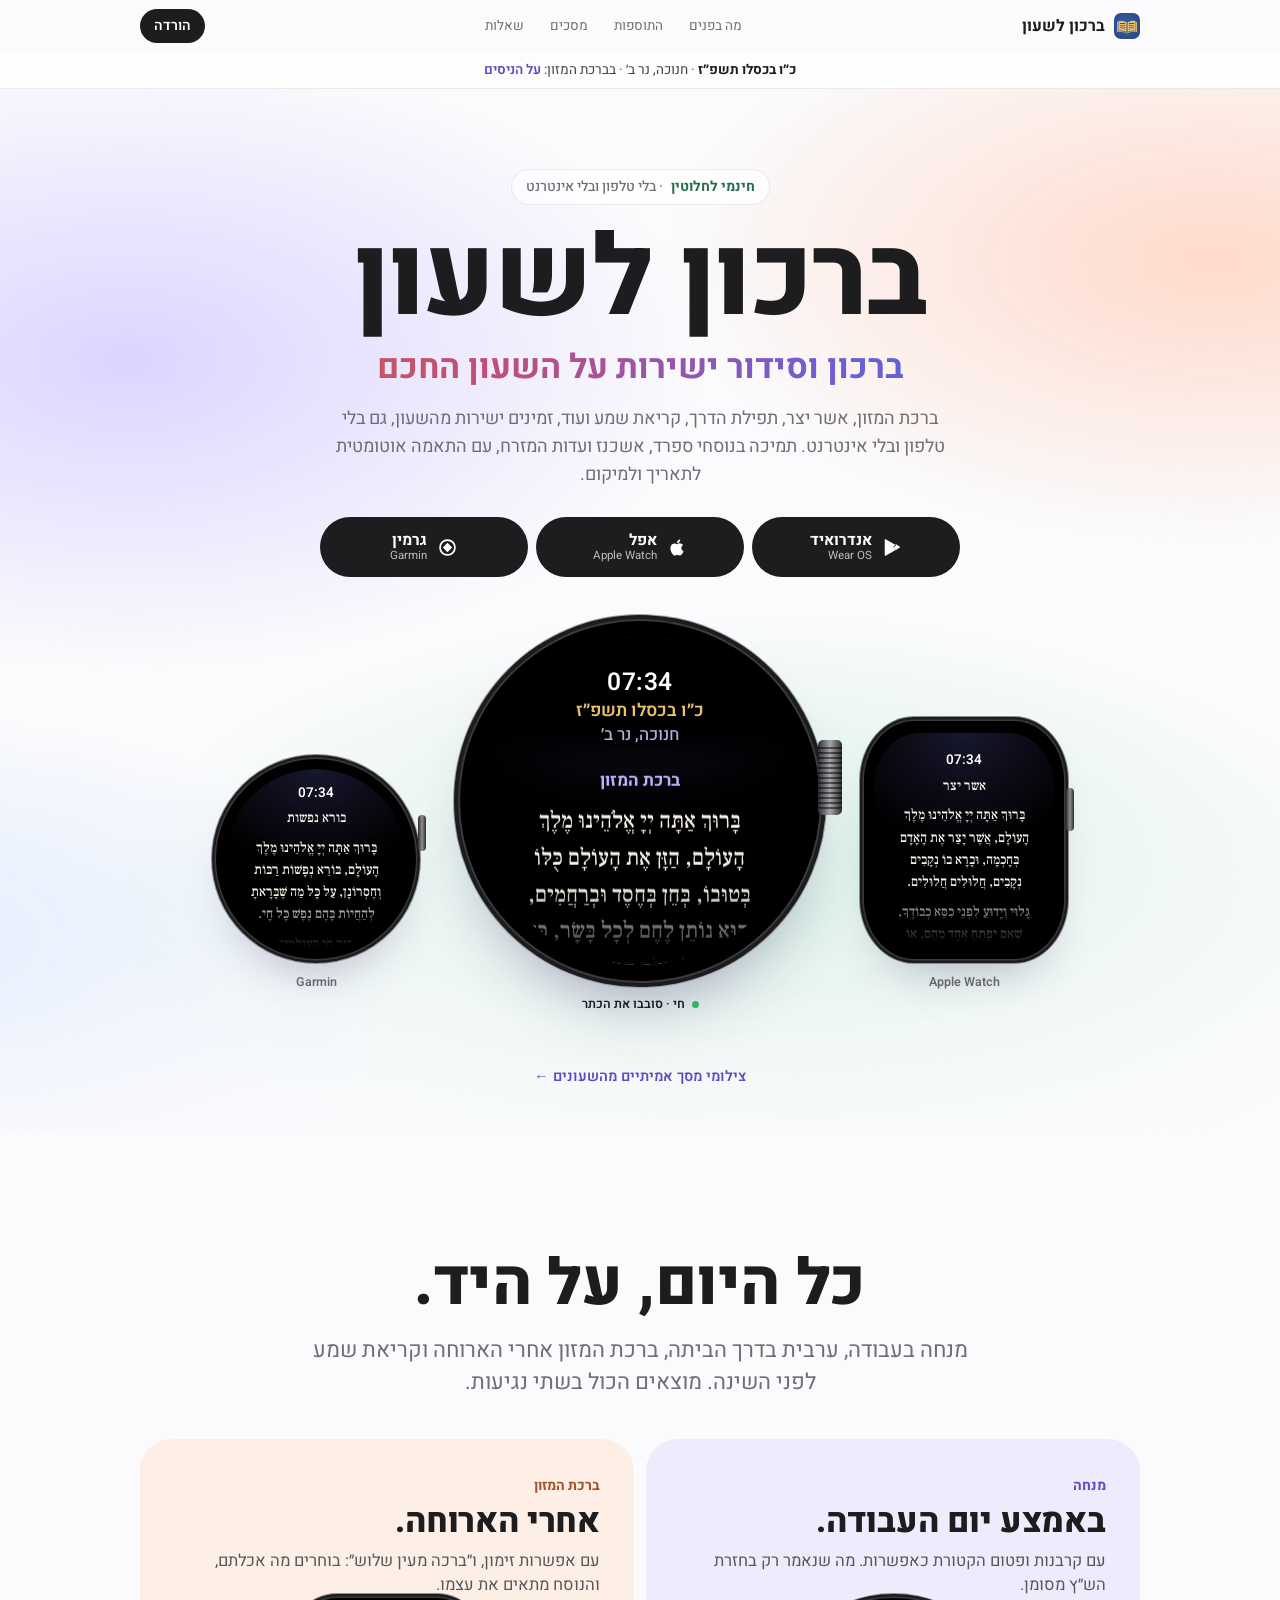
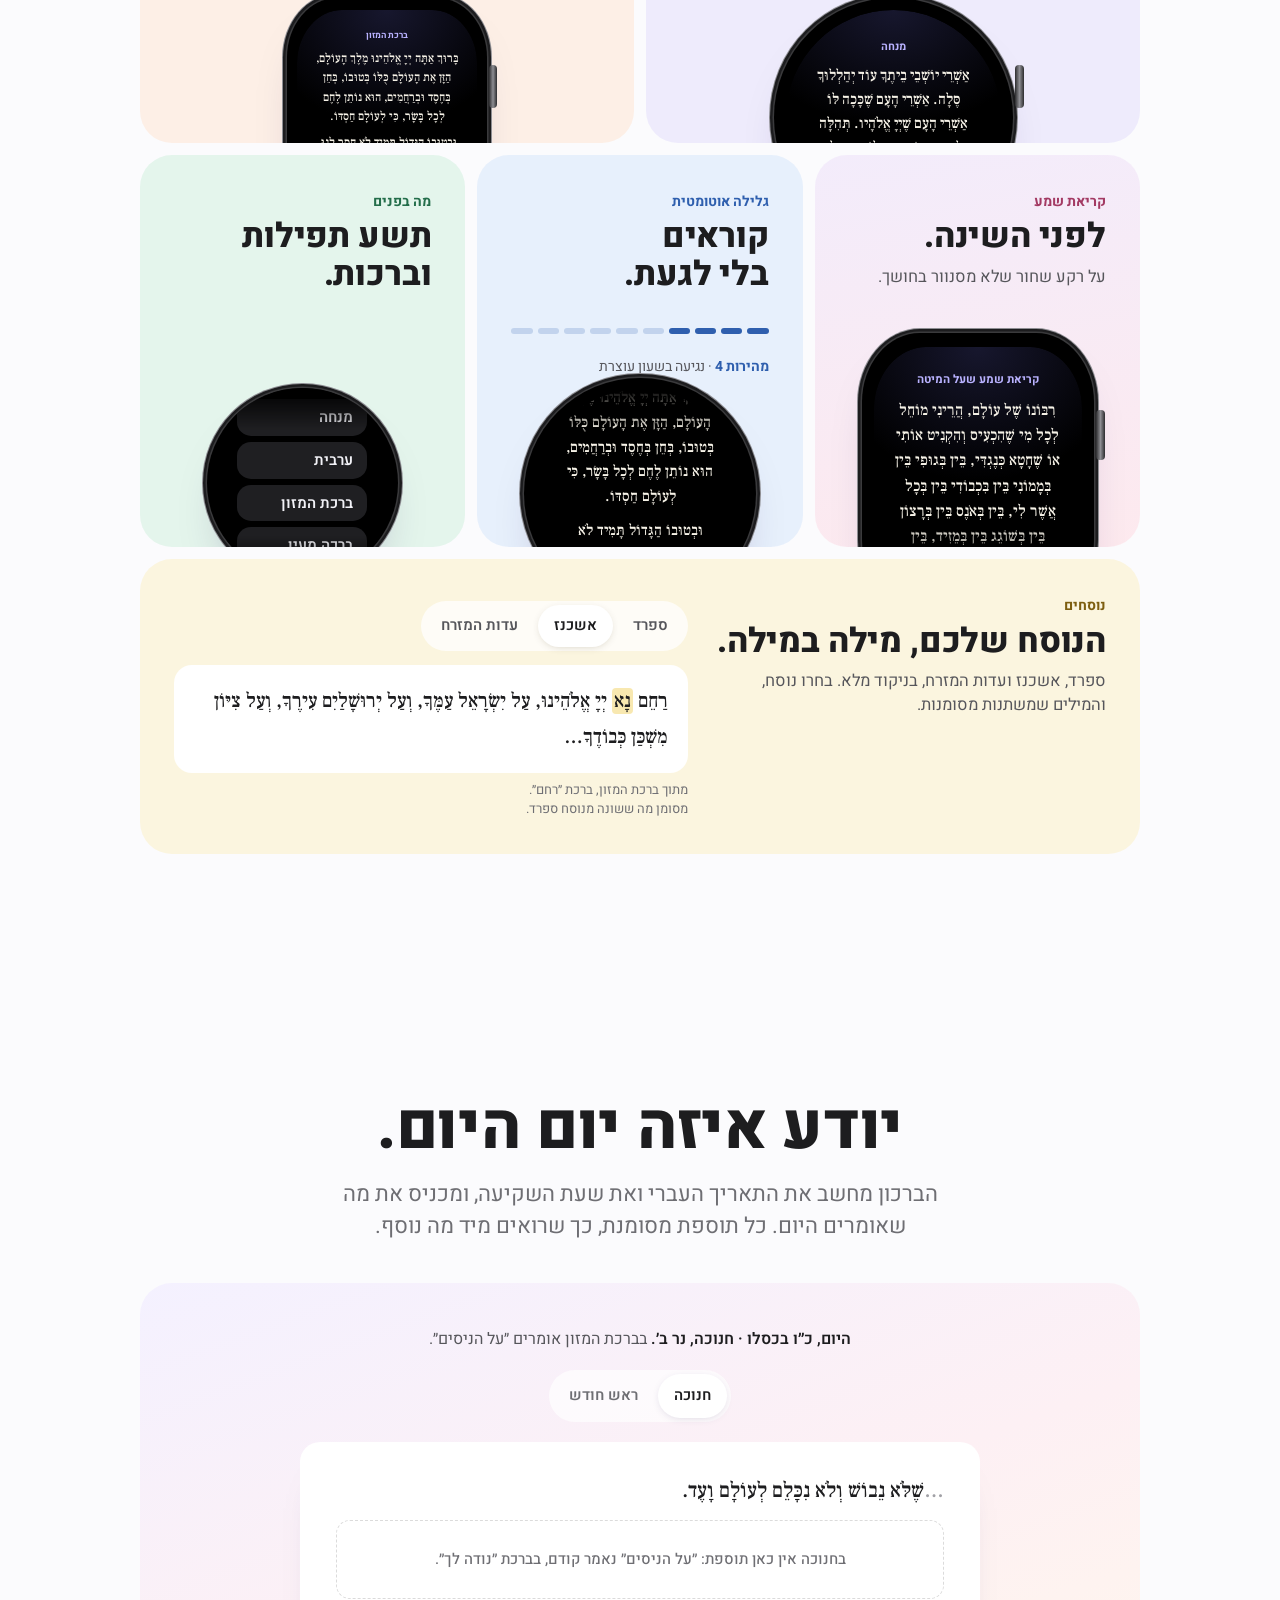
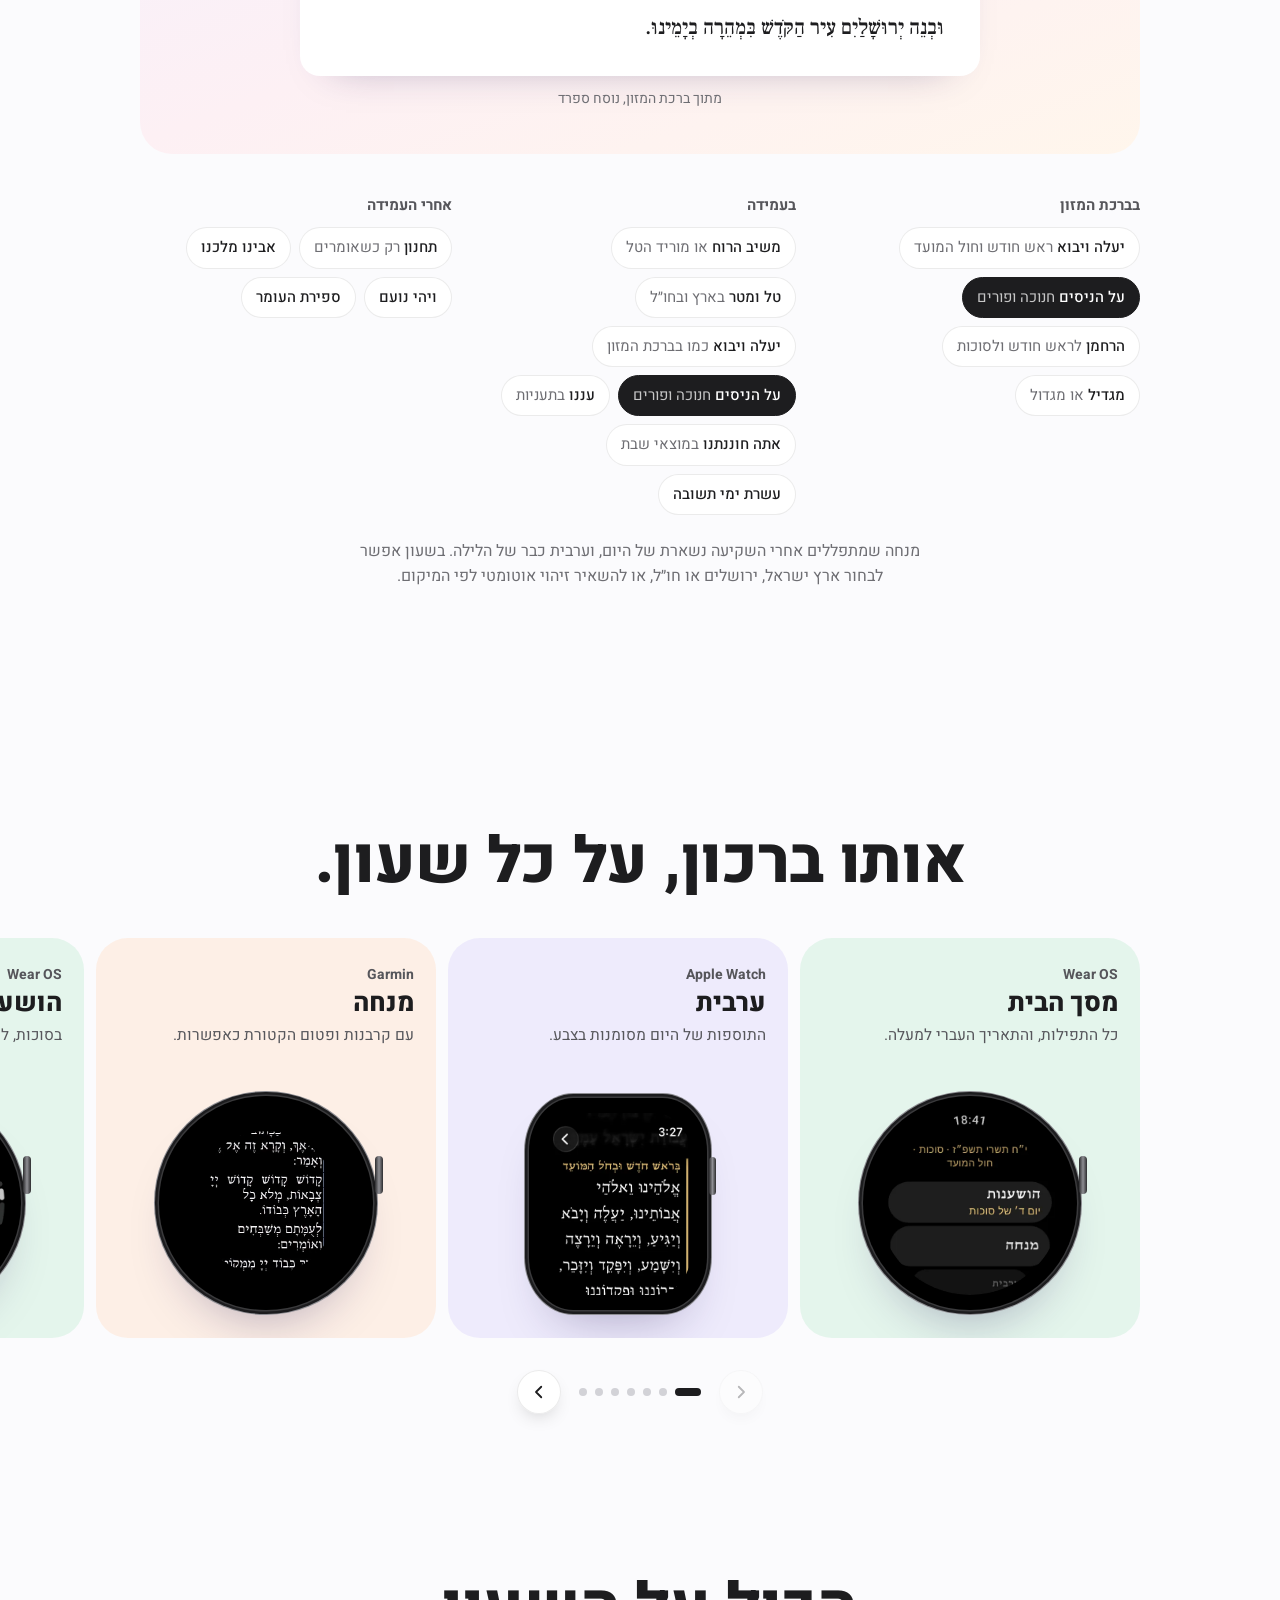
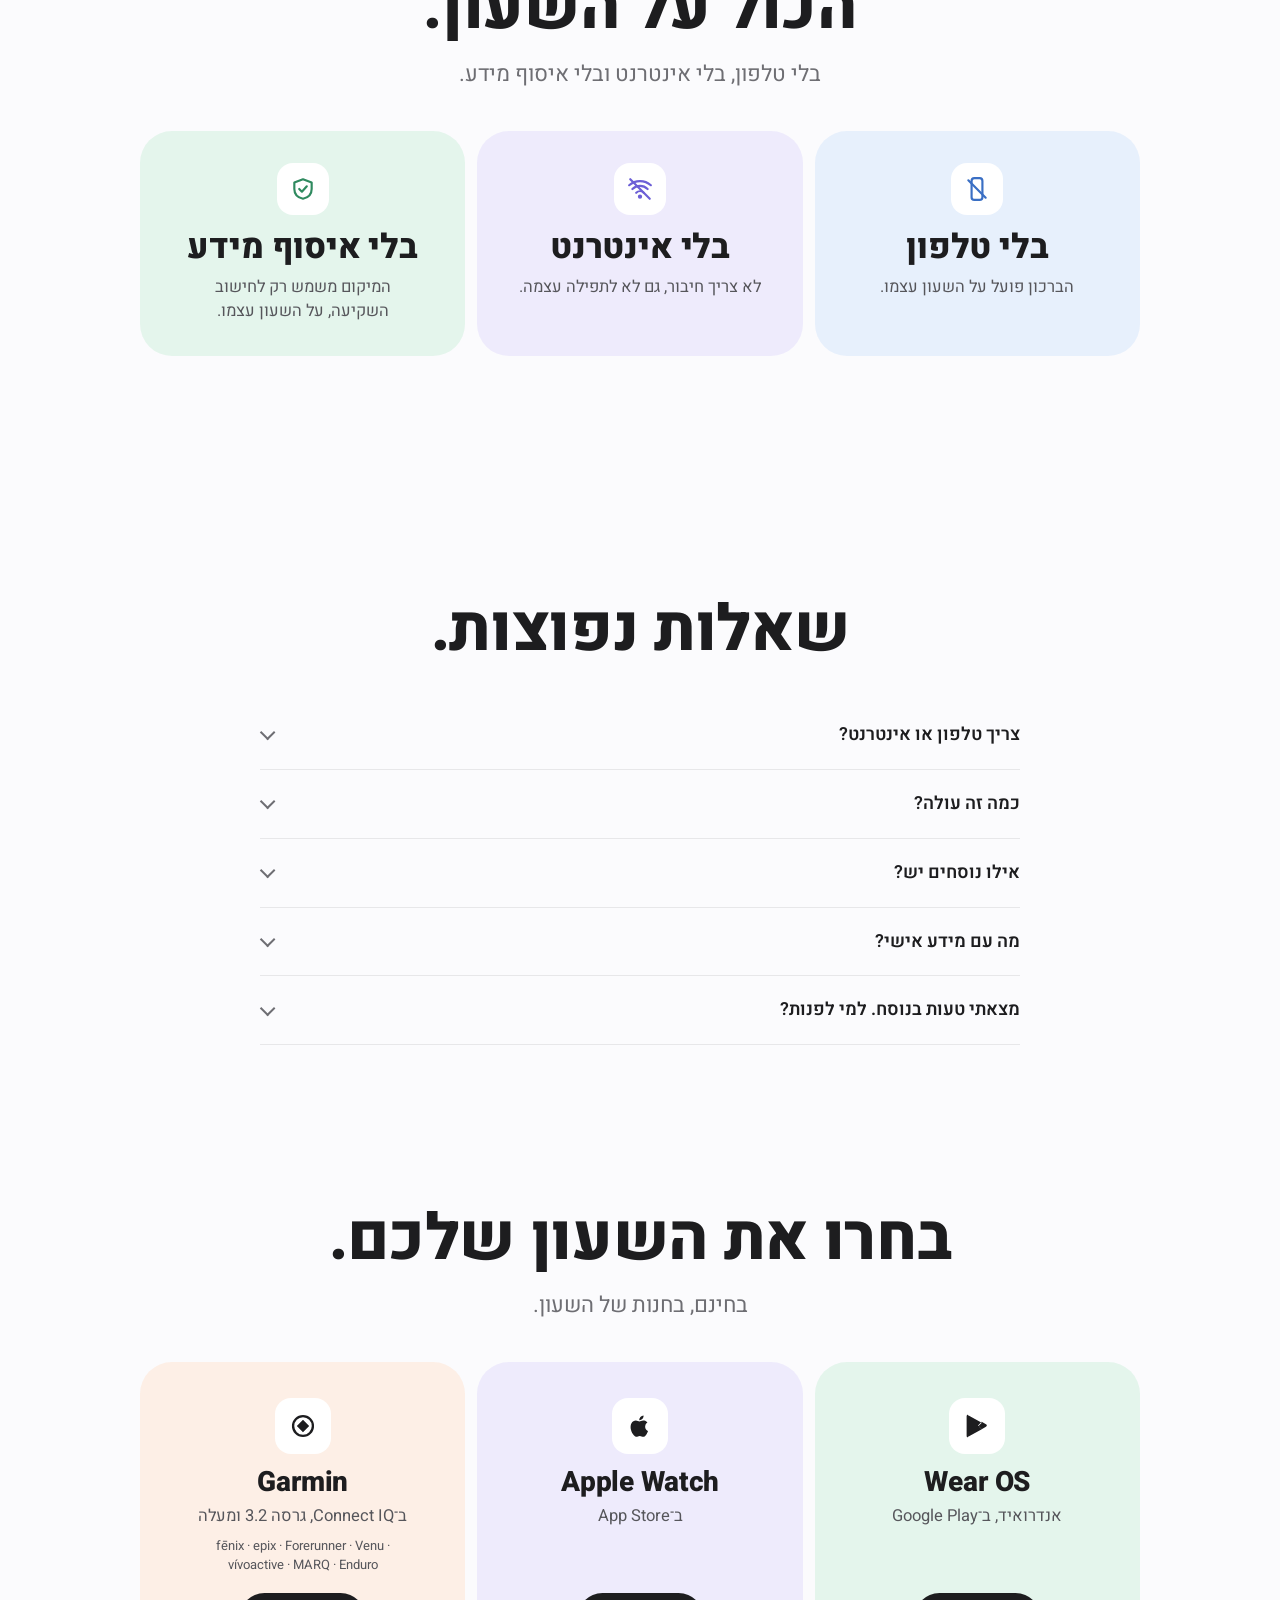
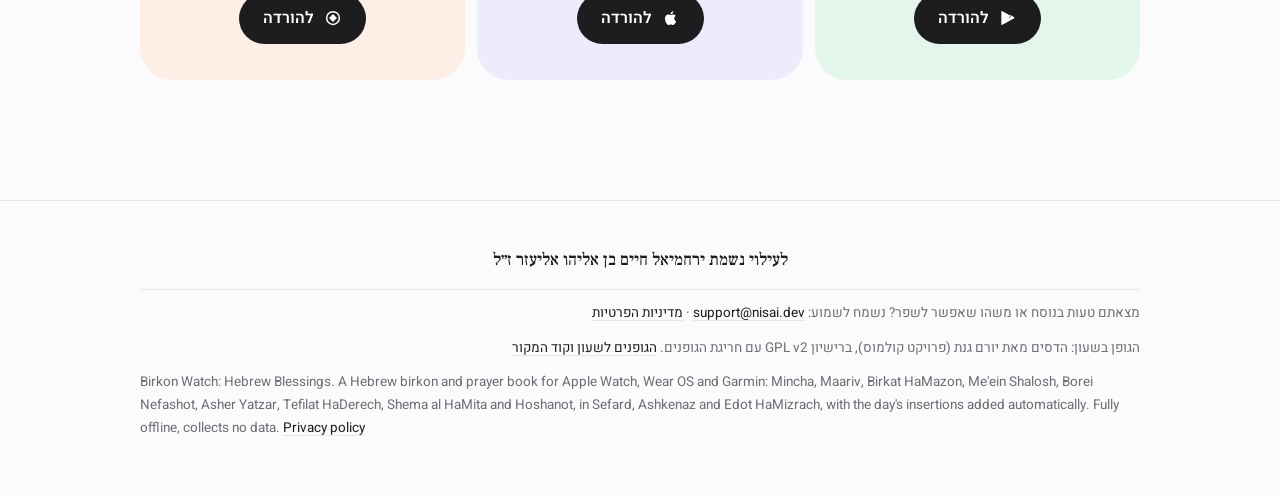
==== index.html @ e1693798 "Landing page: the three hero watches share the live time, the crown turns as the page scrolls, bigge" ====
<!doctype html>
<html lang="he" dir="rtl">
<head>
<meta charset="utf-8">
<meta name="viewport" content="width=device-width, initial-scale=1, viewport-fit=cover">
<title>ברכון לשעון</title>
<meta name="description" content="ברכון וסידור ישירות על השעון החכם: ברכת המזון, אשר יצר, תפילת הדרך, קריאת שמע ועוד, גם בלי טלפון ובלי אינטרנט. נוסחי ספרד, אשכנז ועדות המזרח. חינמי לחלוטין, ל־Apple Watch, Wear OS ו־Garmin.">
<meta property="og:title" content="ברכון לשעון">
<meta property="og:description" content="ברכון וסידור ישירות על השעון החכם. Apple Watch, Wear OS ו־Garmin.">
<meta property="og:type" content="website">
<meta property="og:locale" content="he_IL">
<meta property="og:url" content="https://noam13-w.github.io/birkon/">
<meta name="twitter:card" content="summary_large_image">
<link rel="canonical" href="https://noam13-w.github.io/birkon/">
<meta property="og:image" content="https://noam13-w.github.io/birkon/assets/og.jpg">
<meta property="og:image:width" content="1200">
<meta property="og:image:height" content="630">
<meta property="og:image:alt" content="ברכון לשעון: ברכון וסידור ישירות על השעון החכם">
<meta name="theme-color" content="#fbfbfd" id="themecolor">
<link rel="icon" href="assets/icon-96.png">
<link rel="apple-touch-icon" href="assets/icon.png">
<link rel="preload" href="assets/fonts/heebo-hebrew.woff2" as="font" type="font/woff2" crossorigin>
<link rel="preload" href="assets/fonts/frankruhl-hebrew.woff2" as="font" type="font/woff2" crossorigin>
<style>
@font-face { font-family: 'Frank Ruhl Libre'; font-style: normal; font-weight: 300 900; font-display: swap; src: url(assets/fonts/frankruhl-hebrew.woff2) format('woff2'); unicode-range: U+0307-0308, U+0590-05FF, U+200C-2010, U+20AA, U+25CC, U+FB1D-FB4F; }
@font-face { font-family: 'Frank Ruhl Libre'; font-style: normal; font-weight: 300 900; font-display: swap; src: url(assets/fonts/frankruhl-latin-ext.woff2) format('woff2'); unicode-range: U+0100-02BA, U+02BD-02C5, U+02C7-02CC, U+02CE-02D7, U+02DD-02FF, U+0304, U+0308, U+0329, U+1D00-1DBF, U+1E00-1E9F, U+1EF2-1EFF, U+2020, U+20A0-20AB, U+20AD-20C0, U+2113, U+2C60-2C7F, U+A720-A7FF; }
@font-face { font-family: 'Frank Ruhl Libre'; font-style: normal; font-weight: 300 900; font-display: swap; src: url(assets/fonts/frankruhl-latin.woff2) format('woff2'); unicode-range: U+0000-00FF, U+0131, U+0152-0153, U+02BB-02BC, U+02C6, U+02DA, U+02DC, U+0304, U+0308, U+0329, U+2000-206F, U+20AC, U+2122, U+2191, U+2193, U+2212, U+2215, U+FEFF, U+FFFD; }
@font-face { font-family: 'Heebo'; font-style: normal; font-weight: 400 800; font-display: swap; src: url(assets/fonts/heebo-hebrew.woff2) format('woff2'); unicode-range: U+0307-0308, U+0590-05FF, U+200C-2010, U+20AA, U+25CC, U+FB1D-FB4F; }
@font-face { font-family: 'Heebo'; font-style: normal; font-weight: 400 800; font-display: swap; src: url(assets/fonts/heebo-latin-ext.woff2) format('woff2'); unicode-range: U+0100-02BA, U+02BD-02C5, U+02C7-02CC, U+02CE-02D7, U+02DD-02FF, U+0304, U+0308, U+0329, U+1D00-1DBF, U+1E00-1E9F, U+1EF2-1EFF, U+2020, U+20A0-20AB, U+20AD-20C0, U+2113, U+2C60-2C7F, U+A720-A7FF; }
@font-face { font-family: 'Heebo'; font-style: normal; font-weight: 400 800; font-display: swap; src: url(assets/fonts/heebo-latin.woff2) format('woff2'); unicode-range: U+0000-00FF, U+0131, U+0152-0153, U+02BB-02BC, U+02C6, U+02DA, U+02DC, U+0304, U+0308, U+0329, U+2000-206F, U+20AC, U+2122, U+2191, U+2193, U+2212, U+2215, U+FEFF, U+FFFD; }
:root{
  --bg:#fbfbfd; --ink:#1d1d1f; --muted:#6e6e73; --hair:rgba(0,0,0,.08);
  --lav:#eeebfc; --lav-d:#5a4cc4; --mint:#e4f5ec; --mint-d:#246e4b; --peach:#fdefe6; --peach-d:#a4532a;
  --sky:#e7f0fc; --sky-d:#2f5fae; --butter:#fbf5df; --butter-d:#7d5e10; --rose:#fcebf1; --rose-d:#a33a63;
  --g:20px; --r:28px;
  --sans:'Heebo',-apple-system,'SF Pro Text','Segoe UI',Arial,sans-serif;
  --serif:'Frank Ruhl Libre','Times New Roman',serif;
  --ease:cubic-bezier(.16,1,.3,1);
}
*{box-sizing:border-box}
html{-webkit-text-size-adjust:100%;scroll-behavior:smooth;scroll-padding-top:60px}
body{margin:0;background:var(--bg);color:var(--ink);font:400 17px/1.55 var(--sans);-webkit-font-smoothing:antialiased;overflow-x:clip}
h1,h2,h3,p,ul,figure{margin:0}
ul{padding:0;list-style:none}
a{color:inherit;text-decoration:none}
button{font:inherit;color:inherit;background:none;border:0;padding:0;cursor:pointer}
:focus-visible{outline:2px solid var(--lav-d);outline-offset:3px;border-radius:8px}
svg.i{width:1em;height:1em;fill:currentColor;flex:none}
.wrap{max-width:1080px;margin-inline:auto;padding-inline:var(--g)}
.center{text-align:center}
h2{font-weight:800;font-size:clamp(34px,9vw,64px);line-height:1.08;letter-spacing:-.005em;text-wrap:balance}
.sub{color:var(--muted);font-size:clamp(18px,4.6vw,22px);line-height:1.45;margin-top:16px;text-wrap:pretty}
.center .sub,.privacy .sub{margin-inline:auto;max-width:30em}

/* ---------- nav ---------- */
.nav{position:sticky;top:0;z-index:50;background:rgba(251,251,253,.78);backdrop-filter:saturate(180%) blur(20px);-webkit-backdrop-filter:saturate(180%) blur(20px);border-bottom:1px solid transparent;transition:border-color .3s}
.nav.lined{border-bottom-color:var(--hair)}
.nav .in{height:52px;display:flex;align-items:center;justify-content:space-between}
.brand{display:flex;align-items:center;gap:9px;font-weight:700;font-size:16px}
.brand img{width:26px;height:26px;border-radius:7px}
.nav ul{display:none}
.nav.sb .get{opacity:0;pointer-events:none}
.nav .get{transition:opacity .3s;font-size:14px;font-weight:600;padding:6px 14px;border-radius:99px;background:var(--ink);color:#fff}

/* ---------- hero ---------- */
.hero{position:relative;padding-top:44px;overflow:hidden;text-align:center;isolation:isolate}
.hero::before{content:"";position:absolute;inset:-10% -30% auto;height:120%;z-index:-1;
  background:radial-gradient(40% 35% at 25% 30%,#ddd4ff 0%,transparent 70%),radial-gradient(38% 32% at 78% 22%,#ffdacb 0%,transparent 70%),radial-gradient(45% 35% at 55% 75%,#cfeedf 0%,transparent 70%),radial-gradient(35% 30% at 15% 80%,#d4e4ff 0%,transparent 70%);
  -webkit-mask-image:linear-gradient(#000 60%,#0000);mask-image:linear-gradient(#000 60%,#0000);animation:drift 22s ease-in-out infinite alternate}
@keyframes drift{to{transform:translate3d(-4%,3%,0) scale(1.08)}}
.badge{display:inline-flex;align-items:center;gap:8px;padding:6px 14px;border-radius:99px;background:rgba(255,255,255,.7);border:1px solid var(--hair);font-size:14px;font-weight:500;color:var(--muted)}
.badge b{color:var(--mint-d);font-weight:700}
.hero h1{margin-top:18px;font-weight:800;font-size:clamp(50px,15vw,112px);line-height:1;letter-spacing:-.01em}
.hero .tag{margin-top:12px;font-weight:700;font-size:clamp(22px,6vw,34px);line-height:1.2;letter-spacing:0;
  background:linear-gradient(90deg,#c46a3a,#c24d7a 35%,#6c5fd6 70%,#3a6fc4);-webkit-background-clip:text;background-clip:text;color:transparent;text-wrap:balance}
.hero .lede{max-width:34em;margin:18px auto 0;color:var(--muted);font-size:18px;text-wrap:pretty}
.stores{display:grid;grid-template-columns:repeat(3,minmax(0,1fr));gap:8px;max-width:520px;margin:28px auto 0}
.store{display:flex;flex-direction:column;align-items:center;justify-content:center;gap:3px;min-height:70px;padding:10px 6px;border-radius:18px;background:var(--ink);color:#fff;transition:transform .3s var(--ease),background .3s}
.store svg{width:21px;height:21px}
.store b{display:block;font-size:15.5px;font-weight:700;line-height:1.15}
.store small{display:block;font-size:11.5px;opacity:.7;line-height:1.1}
.store:active{transform:scale(.97)}
.trio{position:relative;display:flex;justify-content:center;align-items:flex-end;gap:3.5vw;margin-top:44px;padding-bottom:40px}
.trio .w{--s:27vw;width:var(--s);animation:float 7s ease-in-out infinite}
.trio .w:nth-child(1),.trio .w:nth-child(3){--s:17vw;margin-bottom:30px}
.trio .live-w{--s:54vw;animation:none;margin-bottom:6px}
/* the live watch */
.live{position:relative;width:100%;aspect-ratio:1;border-radius:50%;background:#000;padding:4.5%;
  box-shadow:0 0 0 2px #3a3a3c,0 0 0 6px #1c1c1e,0 0 0 7px #a1a1a6,0 40px 70px -30px rgba(40,30,90,.45)}
.lscr{position:relative;width:100%;height:100%;border-radius:50%;overflow:hidden;cursor:grab;user-select:none;-webkit-user-select:none;container-type:inline-size;
  background:radial-gradient(120% 90% at 50% 0%,#17172e 0%,#000 60%)}
.lscr:active{cursor:grabbing}
.lscr::after{content:"";position:absolute;inset:auto 0 0;height:24%;z-index:2;pointer-events:none;background:linear-gradient(#0000,#000)}
.lhead{position:absolute;top:0;inset-inline:0;z-index:2;padding:10cqw 0 6cqw;text-align:center;background:linear-gradient(#000 72%,#0000)}
.lhead b{display:block;font:600 7.5cqw/1 var(--sans);color:#fff;letter-spacing:.02em;direction:ltr}
.lhead span{display:block;margin-top:1.8cqw;font:600 5.4cqw/1.2 var(--sans);color:#e9c46a}
.lhead em{display:block;font-style:normal;font:500 5.2cqw/1.25 var(--sans);color:#b3b0d8;margin-top:.8cqw;padding-inline:18cqw;white-space:nowrap;overflow:hidden;text-overflow:ellipsis}
.lroll{padding:40cqw 13cqw 0;text-align:center;color:#f5f1e6;font:500 7cqw/1.6 var(--serif);will-change:transform}
.lroll p{margin-bottom:.6em}
.lroll .lt{font:700 5.2cqw var(--sans);color:#b9b2ff;letter-spacing:.04em}
.crown{position:absolute;right:-6%;top:33%;width:6.5%;height:21%;border-radius:5px;cursor:ns-resize;touch-action:none;
  background:linear-gradient(90deg,#2c2c2e,#a5a5ab 50%,#2c2c2e);overflow:visible}
.crown::before{content:"";position:absolute;inset:-30% -120%}
.crown i{position:absolute;inset:8% 0;border-radius:3px;background:repeating-linear-gradient(0deg,rgba(0,0,0,.5) 0 2px,transparent 2px 5px);background-position:0 calc(var(--cy,0px) + var(--sy,0px))}
.crown.nudge{animation:nudge 2.4s ease-in-out 3}
@keyframes nudge{25%{transform:translateX(18%)}40%{transform:none}55%{transform:translateX(18%)}70%{transform:none}}
.live-cap .dot{width:7px;height:7px;border-radius:50%;background:#34c759;animation:pulse 2s infinite}
@keyframes pulse{0%{box-shadow:0 0 0 0 rgba(52,199,89,.6)}70%,100%{box-shadow:0 0 0 7px rgba(52,199,89,0)}}

.trio .w:nth-child(3){animation-delay:-4.6s}
@keyframes float{50%{transform:translateY(-10px)}}
.trio .cap{display:block;white-space:nowrap;margin-top:14px;font-size:12.5px;font-weight:600;color:var(--muted)}
.trio .cap.live-cap{display:inline-flex;align-items:center;gap:7px;color:var(--ink)}

/* watch hardware */
.dev{position:relative;background:#000;padding:5%;border-radius:50%;aspect-ratio:1;
  box-shadow:0 0 0 1.5px #3a3a3c,0 0 0 4px #1c1c1e,0 0 0 5px #8e8e93,0 30px 50px -24px rgba(40,30,90,.35)}
.dev.sq{border-radius:25%;aspect-ratio:.84}
.dev img{display:block;width:100%;height:100%;object-fit:cover;border-radius:inherit}
.dev::after{content:"";position:absolute;right:-5%;top:28%;width:4%;height:18%;border-radius:4px;background:linear-gradient(90deg,#2c2c2e,#8e8e93,#2c2c2e)}

section{padding-block:80px}

/* ---------- bento ---------- */
.bento{display:grid;gap:12px;margin-top:40px}
.card{position:relative;border-radius:var(--r);padding:28px 24px;overflow:hidden;min-height:240px;isolation:isolate}
.card h3{font-weight:800;font-size:clamp(26px,7vw,34px);line-height:1.1;letter-spacing:-.005em;text-wrap:balance}
.card p{margin-top:10px;color:#56565b;font-size:16.5px;line-height:1.45;max-width:24em}
.card .lbl{font-weight:700;font-size:14px;margin-bottom:8px;display:block}
.lav{background:var(--lav)}.lav .lbl{color:var(--lav-d)}
.mint{background:var(--mint)}.mint .lbl{color:var(--mint-d)}
.peach{background:var(--peach)}.peach .lbl{color:var(--peach-d)}
.sky{background:var(--sky)}.sky .lbl{color:var(--sky-d)}
.butter{background:var(--butter)}.butter .lbl{color:var(--butter-d)}
.rose{background:var(--rose)}.rose .lbl{color:var(--rose-d)}
.card.night{background:linear-gradient(170deg,#f3ecfb,#fde9ee);color:var(--ink)}
.card.night p{color:#56565b}.card.night .lbl{color:var(--rose-d)}
.card .dev{width:62%;max-width:250px;margin:26px auto -28%;transition:transform .8s var(--ease)}
.card .dev.sq{width:54%}
.card.has-dev{padding-bottom:0}
.card:not(.has-dev){min-height:0}

/* auto-scroll card: real text scrolling on a watch */
.mini{position:relative;width:62%;max-width:240px;margin:26px auto -24%;aspect-ratio:1;border-radius:50%;background:#000;
  box-shadow:0 0 0 1.5px #3a3a3c,0 0 0 4px #1c1c1e,0 0 0 5px #8e8e93,0 30px 50px -24px rgba(40,30,90,.35)}
.mini .scr{position:absolute;inset:5%;border-radius:50%;overflow:hidden;-webkit-mask-image:linear-gradient(#0000,#000 20%,#000 80%,#0000);mask-image:linear-gradient(#0000,#000 20%,#000 80%,#0000)}
.roll{padding:0 14%;text-align:center;color:#f5f1e6;font:500 15px/1.65 var(--serif);will-change:transform}
.card .roll p{margin:0 0 .6em;color:inherit;font-size:inherit;max-width:none;line-height:inherit}
.speed{display:flex;gap:4px;margin-top:16px}

/* ---------- today ---------- */
.today .panel{margin-top:40px;border-radius:var(--r);background:linear-gradient(160deg,#f4f1ff 0%,#fdf0f4 55%,#fff6ec 100%);padding:28px 18px}
.days{display:flex;gap:4px;padding:4px;border-radius:99px;background:rgba(255,255,255,.7);width:max-content;max-width:100%;margin-inline:auto}
.days button{padding:8px 16px;border-radius:99px;font-size:15px;font-weight:600;color:var(--muted);transition:background .35s var(--ease),color .35s,box-shadow .35s}
.days button[aria-pressed="true"]{background:#fff;color:var(--ink);box-shadow:0 2px 10px -4px rgba(40,30,90,.25)}
.page{margin-top:20px;background:#fff;border-radius:20px;padding:22px 20px;font:500 19px/1.8 var(--serif);box-shadow:0 20px 40px -32px rgba(40,30,90,.4)}
.page .dim{color:#a1a1a6}
.slot{display:grid}
.ins>div{height:100%}
.ins{grid-area:1/1;visibility:hidden;transition:visibility 0s .5s}
.ins.on{visibility:visible;transition-delay:0s}
.ins .body{margin:10px 0;height:calc(100% - 20px);padding:10px 14px;border-radius:14px;background:var(--lav);opacity:0;transform:scale(.97);transition:opacity .4s,transform .6s var(--ease)}
.ins.rc .body{background:var(--mint)}
.ins .l{display:block;font:700 13px var(--sans);color:var(--lav-d);margin-bottom:2px}
.ins.rc .l{color:var(--mint-d)}
.ins.none .body{background:none;border:1px dashed rgba(0,0,0,.14);color:#6e6e73;font:500 15px/1.5 var(--sans);display:flex;align-items:center;justify-content:center;text-align:center}
.now{margin:0 auto 18px;max-width:40em;text-align:center;font-size:16px;color:#56565b}
.now b{color:var(--ink);font-weight:600}
.chips li.today{background:var(--ink);color:#fff;border-color:var(--ink)}
.today .panel.restp{padding:22px}
.today .panel.restp .now{margin:0}
.sr{position:absolute;width:1px;height:1px;overflow:hidden;clip:rect(0 0 0 0);white-space:nowrap}
.chips li.today span{color:rgba(255,255,255,.75)}
.ins.on .body{opacity:1;transform:none;transition-delay:.2s}
.note{margin-top:12px;text-align:center;font-size:14px;color:var(--muted)}
.groups{display:grid;gap:26px;margin-top:40px}
.grp h3{font-size:15px;font-weight:700;color:#56565b;margin-bottom:10px}
.chips{display:flex;flex-wrap:wrap;gap:8px}
.chips li{padding:8px 14px;border-radius:99px;background:#fff;border:1px solid var(--hair);font-size:15px;font-weight:500}
.chips li span{color:var(--muted);font-weight:400}
.fine{margin:24px auto 0;max-width:36em;text-align:center;color:var(--muted);font-size:16px}

/* ---------- screens ---------- */
.rail{display:flex;gap:12px;overflow-x:auto;scroll-snap-type:x mandatory;padding:40px var(--g) 10px;scroll-padding-inline:var(--g);scrollbar-width:none}
.rail::-webkit-scrollbar{display:none}
.slide{flex:none;width:76vw;max-width:340px;scroll-snap-align:start;border-radius:var(--r);padding:26px 22px 0;overflow:hidden;display:flex;flex-direction:column;min-height:400px}
.slide .lbl{font-weight:700;font-size:14px;color:#56565b}
.slide h3{font-weight:800;font-size:26px;letter-spacing:0;line-height:1.1;margin-top:4px}
.slide p{color:#56565b;font-size:15.5px;margin-top:6px}
.slide .dev{width:72%;margin:auto auto 28px}
.slide .dev.sq{width:60%}
.slide:nth-child(6n+1){background:var(--lav)}.slide:nth-child(6n+2){background:var(--peach)}.slide:nth-child(6n+3){background:var(--mint)}
.slide:nth-child(6n+4){background:var(--sky)}.slide:nth-child(6n+5){background:var(--rose)}.slide:nth-child(6n+6){background:var(--butter)}
.railnav{display:flex;justify-content:center;align-items:center;gap:18px;margin-top:22px}
.dotsrow{display:flex;justify-content:center;gap:8px}
.dotsrow button{position:relative;width:8px;height:8px;border-radius:99px;background:#d2d2d7;transition:width .4s var(--ease),background .3s}
.dotsrow button::before{content:"";position:absolute;inset:-10px -6px}
.dotsrow button.on{width:26px;background:var(--ink)}

/* ---------- privacy ---------- */
.privacy{text-align:center}
.privacy .row{display:grid;gap:12px;margin-top:40px}
.privacy .row .card,.privacy .card{min-height:0;text-align:center;padding:32px 22px}
.privacy .card p{margin-inline:auto}
.privacy .ico{width:52px;height:52px;border-radius:16px;margin:0 auto 14px;display:grid;place-items:center;background:#fff}
.privacy .ico svg{width:26px;height:26px;fill:none;stroke-width:2;stroke-linecap:round;stroke-linejoin:round}

/* ---------- faq ---------- */
.faq{max-width:760px;margin:36px auto 0}
.faq details{border-bottom:1px solid var(--hair)}
.faq summary{list-style:none;cursor:pointer;display:flex;justify-content:space-between;align-items:center;gap:16px;padding:20px 0;font-weight:600;font-size:18px}
.faq summary::-webkit-details-marker{display:none}
.faq summary::after{content:"";width:9px;height:9px;flex:none;border-inline-end:2px solid var(--muted);border-bottom:2px solid var(--muted);transform:rotate(45deg) translateY(-3px);transition:transform .35s var(--ease)}
.faq details[open] summary::after{transform:rotate(-135deg)}
.faq p{padding-bottom:20px;color:var(--muted)}
@supports (interpolate-size:allow-keywords){
  .faq{interpolate-size:allow-keywords}
  .faq details::details-content{block-size:0;overflow:hidden;transition:block-size .45s var(--ease),content-visibility .45s allow-discrete}
  .faq details[open]::details-content{block-size:auto}
}

/* ---------- download ---------- */
.dl{display:grid;gap:12px;margin-top:40px}
.dl .card{display:flex;flex-direction:column;align-items:center;text-align:center;min-height:0;padding:30px 22px 26px}
.dl .card .btn{margin-top:auto}
.dl .card p:last-of-type{margin-bottom:18px}
.dl .card .dev{width:120px;margin:0 0 22px}
.dl .card .dev.sq{width:104px}
.dl h3{font-size:28px}
.dl .card p{margin-top:6px}
.dl .btn{margin-top:18px;display:inline-flex;align-items:center;gap:10px;padding:13px 24px;border-radius:99px;background:var(--ink);color:#fff;font-weight:600;font-size:16px;transition:transform .3s var(--ease)}
.dl .btn svg{width:18px;height:18px}
.skip{position:absolute;top:-60px;right:12px;z-index:99;padding:10px 16px;border-radius:12px;background:var(--ink);color:#fff;font-weight:600}
.skip:focus{top:12px}
.dl .card p.models{color:#56565b;font-size:13px;margin-top:8px;direction:ltr;text-wrap:balance}
.dl .card .dev{display:none}
.dl .appic{display:grid;place-items:center;width:56px;height:56px;border-radius:16px;background:#fff;color:var(--ink);margin-bottom:14px}
.dl .appic svg{width:28px;height:28px}

footer{padding:48px 0 calc(88px + env(safe-area-inset-bottom,0px));border-top:1px solid var(--hair);font-size:13.5px;color:var(--muted);line-height:1.7}
footer .wrap{display:grid;gap:12px}
footer a{color:var(--ink);text-decoration:underline;text-decoration-color:var(--hair);text-underline-offset:3px}
footer .mem{font:500 17px var(--serif);color:var(--ink);text-align:center;padding-bottom:18px;border-bottom:1px solid var(--hair)}
.en{direction:ltr;text-align:left}

/* sticky download bar (phones) */
.sbar{position:fixed;inset-inline:12px;bottom:calc(12px + env(safe-area-inset-bottom,0px));z-index:40;display:flex;justify-content:center;transform:translateY(160%);transition:transform .5s var(--ease);pointer-events:none}
.sbar.show{transform:none}
.sbar a{pointer-events:auto;padding:14px 28px;border-radius:99px;background:rgba(29,29,31,.92);backdrop-filter:blur(12px);-webkit-backdrop-filter:blur(12px);color:#fff;font-weight:600;box-shadow:0 14px 30px -12px rgba(0,0,0,.4)}

/* motion */
.hero .in-1,.hero .in-2,.hero .in-3,.hero .in-4,.hero .in-5{animation:blurin 1s var(--ease) both}
.hero .in-2{animation-delay:.08s}.hero .in-3{animation-delay:.16s}.hero .in-4{animation-delay:.24s}.hero .in-5{animation-delay:.36s}
@keyframes blurin{from{opacity:0;transform:translateY(18px);filter:blur(8px)}}
.trio{animation:rise 1.2s .3s var(--ease) both}
@keyframes rise{from{opacity:0;transform:translateY(60px) scale(.96)}}
.js .rv{opacity:0;transform:translateY(28px) scale(.98);transition:opacity .9s var(--ease),transform 1s var(--ease);transition-delay:var(--d,0s)}
.js .rv.in{opacity:1;transform:none}
.card.in .dev,.card.in .mini{animation:lift 1.2s var(--ease) both;animation-delay:calc(var(--d,0s) + .15s)}
@keyframes lift{from{transform:translateY(40px)}}

@media (min-width:740px){
  :root{--g:40px;--r:32px}
  section{padding-block:120px}
  .nav ul{display:flex;gap:26px;font-size:13.5px;color:var(--muted)}
  .nav ul a:hover{color:var(--ink)}
  .hero{padding-top:80px}
  .store{min-height:60px;flex-direction:row;gap:10px;border-radius:99px}
  .store span{text-align:start}
  .stores{max-width:640px}
  .trio{gap:44px}
  .trio .w:nth-child(1),.trio .w:nth-child(3){--s:min(17vw,200px)}
  .trio .live-w{--s:min(32vw,360px)}
  .bento{grid-template-columns:repeat(6,1fr)}
  .bento .c2{grid-column:span 2}.bento .c3{grid-column:span 3}.bento .c4{grid-column:span 4}
  .card,.card:not(.has-dev){padding:36px 34px;min-height:300px}
  .card.has-dev{padding-bottom:0}
  .today .panel{padding:44px}
  .page{max-width:680px;margin-inline:auto;padding:30px 36px;font-size:21px}
  .rail{padding-inline:max(var(--g),calc((100% - 1080px)/2 + var(--g)));scroll-padding-inline:max(var(--g),calc((100% - 1080px)/2 + var(--g)))}
  .slide{width:340px}
  .privacy .row,.dl{grid-template-columns:repeat(3,1fr)}
  .sbar{display:none}
  .nav.sb .get{opacity:1!important;pointer-events:auto!important}
  footer{padding-bottom:56px}
}
@media (hover:hover){
  .store:hover{transform:translateY(-2px);background:#000}
  .card:hover .dev{transform:translateY(-8px)}
  .dl .btn:hover{transform:scale(1.04)}
}
@media (prefers-reduced-motion:reduce){
  html{scroll-behavior:auto}
  *,*::before,*::after{animation:none!important;transition-duration:.01s!important}
  .js .rv{opacity:1;transform:none}
}

/* ===== round 4 ===== */
/* today bar under the nav */
.js:not(.noheb) .todaybar{display:block;min-height:36px}
.todaybar{display:none;position:relative;z-index:1;text-align:center;font-size:13.5px;line-height:1.4;padding:8px var(--g);color:#3f3f46;background:rgba(255,255,255,.6);border-bottom:1px solid var(--hair)}
.todaybar.on{display:block}
@media (max-width:479px){.todaybar .tbi{display:none}}
.todaybar b{font-weight:700;color:var(--ink)}
.todaybar i{font-style:normal;color:var(--lav-d);font-weight:600}
.todaybar{cursor:pointer;text-decoration:none}
/* bento: devices sit at the bottom of their card */
.card.has-dev{display:flex;flex-direction:column}
.card.has-dev>.dev,.card.has-dev>.mini{margin-top:auto}
.card .dev,.card .mini{margin-bottom:-28%}
.card .lbl{margin-bottom:6px}
/* speed control */
.speed{gap:5px}
.speed button{flex:1;height:44px;padding:0;background:none;position:relative}
.speed button::after{content:"";position:absolute;inset:19px 0;border-radius:3px;background:rgba(47,95,174,.2);transition:background .3s}
.speed button.on::after{background:var(--sky-d)}
.speedv{font-size:14px!important;margin-top:4px!important}
.speedv span{font-weight:700;color:var(--sky-d)}
.mini{cursor:pointer}
.mini .paused{position:absolute;inset:auto 0 22%;margin:auto;width:max-content;padding:3px 10px;border-radius:99px;background:rgba(255,255,255,.9);color:var(--ink);font:600 12px var(--sans);opacity:0;transition:opacity .25s}
.mini.stopped .paused{opacity:1}
/* nine prayers as the watch's own menu */
.wscr{position:relative;width:min(260px,74%);aspect-ratio:1;margin:auto auto -12%;border-radius:50%;background:#000;overflow:hidden;box-shadow:0 0 0 1.5px #3a3a3c,0 0 0 4px #1c1c1e,0 0 0 5px #8e8e93,0 30px 50px -24px rgba(40,30,90,.35)}
.wscr::before{content:"";position:absolute;inset:0;z-index:1;pointer-events:none;border-radius:50%;background:linear-gradient(#000,#0000 22%,#0000 78%,#000)}
.wmenu{display:flex;flex-direction:column;gap:6px;padding:14px 16%;will-change:transform}
.wmenu li{padding:9px 14px;border-radius:14px;background:#1f1f22;color:#f2f2f7;font-size:15px;font-weight:600;line-height:1.25}
.wmenu li small{color:#e9c46a;font-weight:500;font-size:12.5px;margin-inline-start:6px}
/* nusach switcher */
.card.wide{display:grid;gap:22px;align-items:start}
.nbox{padding-top:6px}
.nseg{display:flex;gap:4px;padding:4px;border-radius:99px;background:rgba(255,255,255,.75);width:max-content;max-width:100%}
.nseg button{padding:9px 16px;min-height:40px;border-radius:99px;font-size:15px;font-weight:600;color:#56565b;transition:background .35s var(--ease),color .3s,box-shadow .35s}
.nseg button[aria-pressed="true"]{background:#fff;color:var(--ink);box-shadow:0 2px 10px -4px rgba(60,45,0,.3)}
.nline{display:grid;margin-top:14px;background:#fff;border-radius:18px;padding:18px 20px;font:500 20px/1.8 var(--serif)}
.nline p{grid-area:1/1;margin:0;max-width:none;color:var(--ink);font:inherit;opacity:0;transform:translateY(6px);transition:opacity .35s,transform .5s var(--ease);visibility:hidden}
.nline p.on{opacity:1;transform:none;visibility:visible}
.nline mark{background:#f8e8b0;color:inherit;border-radius:4px;padding:0 2px}
.nsrc{text-wrap:balance}
.privacy .card p{text-wrap:balance}
.nsrc{font-size:13px!important;color:#6e6e73!important;margin-top:8px!important}
/* screens: colour means the platform */
.slide[data-p="wear"]{background:var(--mint)}.slide[data-p="apple"]{background:var(--lav)}.slide[data-p="garmin"]{background:var(--peach)}
/* faq chevron points down */
.faq summary::after{border-inline-end:0;border-right:2px solid var(--muted)}
/* touch targets */
.days button{min-height:44px}
.dotsrow button::before{inset:-14px -6px}
.lroll .lt{letter-spacing:0}
/* garmin text crop needs breathing room inside the round bezel */
.dev img[src*="garmin"]{padding:11%;background:#000;-webkit-mask-image:radial-gradient(closest-side,#000 90%,#0000);mask-image:radial-gradient(closest-side,#000 90%,#0000)}
@media (max-width:739px){
  .card .dev,.card .mini{margin-bottom:-18%}
  .card.peach.has-dev{display:block;padding-bottom:28px;min-height:250px}
  .card.peach.has-dev>h3,.card.peach.has-dev>p,.card.peach.has-dev>.lbl{max-width:58%}
  .card.peach.has-dev>.dev{position:absolute;left:-4%;bottom:-6%;width:46%;margin:0}
  .card.peach .hface{font-size:9cqw}
  .trio{gap:6vw}
  .trio .w:nth-child(1),.trio .w:nth-child(3){--s:19vw}
  .trio .live-w{--s:50vw}
  /* privacy: one card, three rows */
  .privacy .row{gap:0;border-radius:var(--r);overflow:hidden}
  .privacy .row .card{display:grid;grid-template-columns:44px 1fr;column-gap:14px;align-items:center;text-align:start;padding:18px 20px;border-radius:0}
  .privacy .row .card .ico{grid-row:span 2;width:44px;height:44px;margin:0;border-radius:12px}
  .privacy .row .card h3{font-size:20px}
  .privacy .row .card p{margin:2px 0 0}
  /* download: rows, not tall cards */
  .dl{gap:10px}
  .dl .card{flex-direction:row;flex-wrap:wrap;align-items:center;text-align:start;padding:16px 18px;gap:0 14px}
  .dl .card .dev{display:none}
  .dl .appic{width:48px;height:48px;border-radius:14px;margin:0}
  .dl .appic svg{width:24px;height:24px}
  .dl .card .dev::after{display:none}
  .dl .card>h3{font-size:21px;flex:1}
  .dl .card>p{flex-basis:100%;order:3;margin:6px 0 0!important;font-size:14.5px}
  .dl .card>p.models{font-size:12.5px;margin-top:2px!important;text-align:right}
  .dl .card .btn{margin:0;padding:10px 18px;order:2}
  section{padding-block:64px}
}
@media (min-width:740px){
  .bento .c6{grid-column:span 6}
  .bento .c2.has-dev>.dev,.bento .c2.has-dev>.mini{width:90%;max-width:none;margin-bottom:-24%}
  .groups{grid-template-columns:repeat(3,1fr);gap:32px}
  .card.wide{grid-template-columns:1fr 1.3fr;align-items:start;min-height:0}
}

/* ===== round 7 ===== */
[hidden]{display:none!important}
.lroll.resting{padding-top:56cqw;animation:wake 1.6s .3s var(--ease) both}
@keyframes wake{from{opacity:0;transform:translateY(8px)}}
.lroll .rest{font:700 9cqw/1.2 var(--serif);color:#f5f1e6;margin-bottom:.3em}
.lroll .rest2{font:500 5.4cqw/1.3 var(--sans);color:#a8a5c8}
.lpause{position:absolute;left:50%;bottom:18%;transform:translateX(-50%);z-index:3;padding:3px 12px;border-radius:99px;background:rgba(255,255,255,.92);color:var(--ink);font:600 13px var(--sans);opacity:0;transition:opacity .25s;pointer-events:none}
.live.stopped .lpause{opacity:1}
.crown:disabled{cursor:default}
.hero.resting .trio .w:not(.live-w) .dev img,.hero.resting .trio .hface{opacity:0}
.hero.resting .trio .w:not(.live-w){filter:saturate(0) brightness(.92);opacity:.9}
.hero.resting .trio .w:not(.live-w) .dev{background:radial-gradient(120% 90% at 50% 0%,#17172e,#000 60%)}
.ins:not(.on) .body{transition:opacity .18s,transform .3s}
.ins.on .body{transition-delay:.06s}
.rail-wrap{position:relative}
.rarrow{display:none}
@media (hover:hover) and (min-width:740px){
  .rarrow{display:grid;place-items:center;position:static;width:44px;height:44px;border-radius:50%;background:rgba(255,255,255,.92);border:1px solid var(--hair);box-shadow:0 8px 20px -10px rgba(0,0,0,.3);transition:transform .2s}
  .rarrow:hover{transform:scale(1.06)}
  .rarrow:disabled{opacity:.3;pointer-events:none}
  .rarrow svg{width:18px;height:18px;fill:none;stroke:var(--ink);stroke-width:2.4;stroke-linecap:round;stroke-linejoin:round}

}
.todaybar .soon{color:var(--peach-d);font-weight:600}
.hero.off::before{animation-play-state:paused}
.hero.mincha::before{filter:hue-rotate(-18deg) saturate(1.2)}
.qa .hero [class*=in-],.qa .trio{animation:none!important}
@media (max-width:479px){.trio .w:nth-child(1),.trio .w:nth-child(3){display:none}.trio .live-w{--s:66vw}}
@media (min-width:740px) and (max-height:880px){.hero{padding-top:36px}.hero .badge{display:none}.hero h1{margin-top:0;font-size:76px}.hero .lede{margin-top:10px;max-width:42em}.stores{margin-top:18px}.trio{margin-top:22px}}
@media (max-width:479px){.hero{padding-top:28px}.hero .lede{font-size:16.5px;margin-top:12px}.stores{margin-top:20px}.trio{margin-top:26px}}
@media (max-width:379px){.hero .badge{display:none}.hero h1{margin-top:0}}
.hero.resting .trio .w:not(.live-w) .dev::before{content:"";position:absolute;inset:5%;border-radius:inherit;background:repeating-conic-gradient(from 0deg,rgba(255,255,255,.22) 0 1deg,transparent 1deg 30deg);-webkit-mask:radial-gradient(closest-side,transparent 86%,#000 87%,#000 92%,transparent 93%);mask:radial-gradient(closest-side,transparent 86%,#000 87%,#000 92%,transparent 93%);z-index:1}

/* watch faces drawn from the app's own texts (no repeated screenshots) */
.dev.live-face{container-type:inline-size}
.hface{position:absolute;inset:5%;border-radius:inherit;overflow:hidden;background:radial-gradient(120% 90% at 50% 0%,#17172e 0%,#000 60%);padding:15cqw 13cqw 0;text-align:center;color:#f5f1e6;font:500 7.6cqw/1.62 var(--serif);
  -webkit-mask-image:linear-gradient(#000 70%,#0000);mask-image:linear-gradient(#000 70%,#0000)}
.dev.sq .hface{padding:12cqw 10cqw 0}
.hface p{margin:0 0 .55em}
.card .hface p{margin:0 0 .55em;color:#f5f1e6;font-size:inherit;line-height:inherit;max-width:none}
.hface .hclock{font:600 7.5cqw/1 var(--sans);color:#fff;direction:ltr;margin-bottom:.5em}
.trio .hface{padding-top:10cqw}
.card .hface .ht{font:700 5.6cqw var(--sans);color:#b9b2ff;margin-bottom:.8em}
@media (min-width:740px){.bento .c3.has-dev>.dev{width:56%;max-width:280px;margin-bottom:-22%}.bento .c3.has-dev>.dev.sq{width:47%;max-width:235px}}
.proof{display:inline-block;margin:-42px auto 30px;font-size:14.5px;font-weight:600;color:var(--lav-d);text-decoration:none;padding:12px 16px;border-radius:99px}
@media (max-width:479px){.proof{margin-top:-56px}}
.proof:hover{background:rgba(255,255,255,.7)}
</style>
</head>
<body>
<a class="skip" href="#features">דלג לתוכן</a>
<script>document.documentElement.classList.add('js');try{new Intl.DateTimeFormat('en-u-ca-hebrew').formatToParts(new Date())}catch(e){document.documentElement.classList.add('noheb')}if(/[?&]qa/.test(location.search))document.documentElement.classList.add('qa')</script>

<svg width="0" height="0" style="position:absolute" aria-hidden="true">
  <symbol id="i-apple" viewBox="0 0 24 24"><path d="M16.4 12.6c0-2.3 1.9-3.4 2-3.5-1.1-1.6-2.8-1.8-3.4-1.8-1.4-.15-2.8.85-3.5.85s-1.8-.8-3-.8c-1.5 0-3 .9-3.8 2.3-1.6 2.8-.4 7 1.2 9.3.8 1.1 1.7 2.4 2.9 2.35 1.2-.05 1.6-.75 3-.75s1.8.75 3 .72c1.25-.02 2.05-1.15 2.8-2.28.9-1.3 1.25-2.55 1.27-2.62-.03-.01-2.45-.94-2.47-3.7ZM14.1 5.8c.63-.77 1.06-1.83.94-2.9-.91.04-2.02.61-2.67 1.37-.58.67-1.1 1.76-.96 2.8 1.02.08 2.05-.52 2.69-1.27Z"/></symbol>
  <symbol id="i-play" viewBox="0 0 24 24"><path d="M3.6 2.3c-.3.3-.5.8-.5 1.4v16.6c0 .6.2 1.1.5 1.4l.1.1 9.3-9.3v-.2L3.7 2.2l-.1.1Zm12.4 12.5-3.1-3.1v-.2l3.1-3.1 3.7 2.1c1 .6 1 1.5 0 2.1l-3.7 2.2Zm.1-.1-3.2-3.2-9.2 9.2c.3.4.9.4 1.5.1l10.9-6.1Zm0-5.4L5.2 3.2c-.6-.3-1.2-.3-1.5.1l9.2 9.2 3.2-3.2Z"/></symbol>
  <symbol id="i-garmin" viewBox="0 0 24 24"><path fill-rule="evenodd" d="M12 2.5a9.5 9.5 0 1 0 0 19 9.5 9.5 0 0 0 0-19Zm0 2a7.5 7.5 0 1 1 0 15 7.5 7.5 0 0 1 0-15Zm0 2.2L17.3 12 12 17.3 6.7 12 12 6.7Z"/></symbol>
</svg>

<nav class="nav" id="nav"><div class="wrap in">
  <a class="brand" href="#top"><img src="assets/icon-96.png" alt="" width="26" height="26">ברכון לשעון</a>
  <ul><li><a href="#features">מה בפנים</a></li><li><a href="#today">התוספות</a></li><li><a href="#screens">מסכים</a></li><li><a href="#faq">שאלות</a></li></ul>
  <a class="get" href="#download">הורדה</a>
</div></nav>
<a class="todaybar" id="todaybar" href="#today"></a>

<main id="top">
<header class="hero">
  <div class="wrap">
    <div class="badge in-1"><b>חינמי לחלוטין</b> · בלי טלפון ובלי אינטרנט</div>
    <h1 class="in-2">ברכון לשעון</h1>
    <p class="tag in-3">ברכון וסידור ישירות על השעון החכם</p>
    <p class="lede in-4">ברכת המזון, אשר יצר, תפילת הדרך, קריאת שמע ועוד, זמינים ישירות מהשעון, גם בלי טלפון ובלי אינטרנט. תמיכה בנוסחי ספרד, אשכנז ועדות המזרח, עם התאמה אוטומטית לתאריך ולמיקום.</p>
    <div class="stores in-5">
      <a class="store" href="https://play.google.com/store/apps/details?id=com.noam.birkon" target="_blank" rel="noopener"><svg class="i"><use href="#i-play"/></svg><span><b>אנדרואיד</b><small>Wear OS</small></span></a>
      <a class="store" href="https://apps.apple.com/app/%D7%91%D7%A8%D7%9B%D7%95%D7%9F-%D7%9C%D7%A9%D7%A2%D7%95%D7%9F/id6816498769" target="_blank" rel="noopener"><svg class="i"><use href="#i-apple"/></svg><span><b>אפל</b><small>Apple Watch</small></span></a>
      <a class="store" href="https://apps.garmin.com/apps/5a3bef7b-743d-4c35-bd46-21d68fb27724" target="_blank" rel="noopener"><svg class="i"><use href="#i-garmin"/></svg><span><b>גרמין</b><small>Garmin</small></span></a>
    </div>
    <div class="trio">
      <div class="w" aria-hidden="true"><div class="dev sq live-face"><div class="hface"><p class="hclock">--:--</p><p class="ht">אשר יצר</p><p>בָּרוּךְ אַתָּה יְיָ אֱלֹהֵינוּ מֶלֶךְ הָעוֹלָם, אֲשֶׁר יָצַר אֶת הָאָדָם בְּחָכְמָה, וּבָרָא בוֹ נְקָבִים נְקָבִים, חֲלוּלִים חֲלוּלִים.</p><p>גָּלוּי וְיָדוּעַ לִפְנֵי כִסֵּא כְבוֹדֶךָ, שֶׁאִם יִפָּתֵחַ אֶחָד מֵהֶם, אוֹ יִסָּתֵם אֶחָד מֵהֶם, אִי אֶפְשַׁר לְהִתְקַיֵּם וְלַעֲמֹד לְפָנֶיךָ אֲפִילוּ שָׁעָה אֶחָת.</p></div></div><span class="cap">Apple Watch</span></div>
      <div class="w live-w">
        <div class="live">
          <div class="lscr" id="lscr" role="img" aria-label="שעון חי: התאריך העברי של היום וברכת המזון בגלילה אוטומטית">
            <div class="lhead"><b id="lclock">--:--</b><span id="ldate"></span><em id="lday"></em></div>
            <div class="lroll" id="lroll" aria-hidden="true">
              <p class="lt">ברכת המזון</p>
              <p>בָּרוּךְ אַתָּה יְיָ אֱלֹהֵינוּ מֶלֶךְ הָעוֹלָם, הַזָּן אֶת הָעוֹלָם כֻּלּוֹ בְּטוּבוֹ, בְּחֵן בְּחֶסֶד וּבְרַחֲמִים, הוּא נוֹתֵן לֶחֶם לְכָל בָּשָׂר, כִּי לְעוֹלָם חַסְדּוֹ.</p>
              <p>וּבְטוּבוֹ הַגָּדוֹל תָּמִיד לֹא חָסַר לָנוּ, וְאַל יֶחְסַר לָנוּ מָזוֹן לְעוֹלָם וָעֶד, בַּעֲבוּר שְׁמוֹ הַגָּדוֹל.</p>
              <p>כִּי הוּא אֵל זָן וּמְפַרְנֵס לַכֹּל וּמֵטִיב לַכֹּל, וּמֵכִין מָזוֹן לְכָל בְּרִיּוֹתָיו אֲשֶׁר בָּרָא. כָּאָמוּר: פּוֹתֵחַ אֶת יָדֶךָ, וּמַשְׂבִּיעַ לְכָל חַי רָצוֹן.</p>
              <p>בָּרוּךְ אַתָּה יְיָ, הַזָּן אֶת הַכֹּל.</p>
              <p>נוֹדֶה לְּךָ יְיָ אֱלֹהֵינוּ, עַל שֶׁהִנְחַלְתָּ לַאֲבוֹתֵינוּ אֶרֶץ חֶמְדָּה טוֹבָה וּרְחָבָה, וְעַל שֶׁהוֹצֵאתָנוּ יְיָ אֱלֹהֵינוּ מֵאֶרֶץ מִצְרַיִם, וּפְדִיתָנוּ מִבֵּית עֲבָדִים,</p>
              <p>וְעַל בְּרִיתְךָ שֶׁחָתַמְתָּ בִּבְשָׂרֵנוּ, וְעַל תּוֹרָתְךָ שֶׁלִּמַּדְתָּנוּ, וְעַל חֻקֶּיךָ שֶׁהוֹדַעְתָּנוּ, וְעַל חַיִּים חֵן וָחֶסֶד שֶׁחוֹנַנְתָּנוּ,</p>
              <p>וְעַל אֲכִילַת מָזוֹן שָׁאַתָּה זָן וּמְפַרְנֵס אוֹתָנוּ תָּמִיד, בְּכָל יוֹם וּבְכָל עֵת וּבְכָל שָׁעָה.</p>
            </div>
          </div>
          <span class="lpause" aria-hidden="true">עצרה</span>
          <button class="crown" id="crown" aria-label="כתר השעון: חצים למעלה ולמטה גוללים את הטקסט"><i></i></button>
        </div>
        <span class="cap live-cap" id="lcap"><span class="dot"></span>חי · סובבו את הכתר</span>
      </div>
      <div class="w" aria-hidden="true"><div class="dev live-face"><div class="hface"><p class="hclock">--:--</p><p class="ht">בורא נפשות</p><p>בָּרוּךְ אַתָּה יְיָ אֱלֹהֵינוּ מֶלֶךְ הָעוֹלָם, בּוֹרֵא נְפָשׁוֹת רַבּוֹת וְחֶסְרוֹנָן, עַל כָּל מַה שֶּׁבָּרָאתָ לְהַחֲיוֹת בָּהֶם נֶפֶשׁ כָּל חָי.</p><p>בָּרוּךְ חֵי הָעוֹלָמִים.</p></div></div><span class="cap">Garmin</span></div>
    </div>
    <a class="proof" href="#screens">צילומי מסך אמיתיים מהשעונים ←</a>
  </div>
</header>

<section id="features">
  <div class="wrap">
    <div class="center rv"><h2>כל היום, על היד.</h2><p class="sub">מנחה בעבודה, ערבית בדרך הביתה, ברכת המזון אחרי הארוחה וקריאת שמע לפני השינה. מוצאים הכול בשתי נגיעות.</p></div>
    <div class="bento">
      <article class="card lav has-dev c3 rv"><span class="lbl">מנחה</span><h3>באמצע יום העבודה.</h3><p>עם קרבנות ופטום הקטורת כאפשרות. מה שנאמר רק בחזרת הש״ץ מסומן.</p><div class="dev live-face"><div class="hface" aria-hidden="true"><p class="ht">מנחה</p><p>אַשְׁרֵי יוֹשְׁבֵי בֵיתֶךָ עוֹד יְהַלְלוּךָ סֶּלָה. אַשְׁרֵי הָעָם שֶׁכָּכָה לּוֹ אַשְׁרֵי הָעָם שֶׁיְיָ אֱלֹהָיו. תְּהִלָּה לְדָוִד אֲרוֹמִמְךָ אֱלוֹהַי הַמֶּלֶךְ וַאֲבָרְכָה שִׁמְךָ לְעוֹלָם וָעֶד.</p><p>בְּכָל יוֹם אֲבָרְכֶךָּ וַאֲהַלְלָה שִׁמְךָ לְעוֹלָם וָעֶד. גָּדוֹל יְיָ וּמְהֻלָּל מְאֹד וְלִגְדֻלָּתוֹ אֵין חֵקֶר. דּוֹר לְדוֹר יְשַׁבַּח מַעֲשֶׂיךָ וּגְבוּרֹתֶיךָ יַגִּידוּ. הֲדַר כְּבוֹד הוֹדֶךָ וְדִבְרֵי נִפְלְאֹתֶיךָ אָשִׂיחָה.</p></div></div></article>
      <article class="card peach has-dev c3 rv" style="--d:.08s"><span class="lbl">ברכת המזון</span><h3>אחרי הארוחה.</h3><p>עם אפשרות זימון, ו״ברכה מעין שלוש״: בוחרים מה אכלתם, והנוסח מתאים את עצמו.</p><div class="dev sq live-face"><div class="hface" aria-hidden="true"><p class="ht">ברכת המזון</p><p>בָּרוּךְ אַתָּה יְיָ אֱלֹהֵינוּ מֶלֶךְ הָעוֹלָם, הַזָּן אֶת הָעוֹלָם כֻּלּוֹ בְּטוּבוֹ, בְּחֵן בְּחֶסֶד וּבְרַחֲמִים, הוּא נוֹתֵן לֶחֶם לְכָל בָּשָׂר, כִּי לְעוֹלָם חַסְדּוֹ.</p><p>וּבְטוּבוֹ הַגָּדוֹל תָּמִיד לֹא חָסַר לָנוּ, וְאַל יֶחְסַר לָנוּ מָזוֹן לְעוֹלָם וָעֶד, בַּעֲבוּר שְׁמוֹ הַגָּדוֹל.</p></div></div></article>
      <article class="card night has-dev c2 rv"><span class="lbl">קריאת שמע</span><h3>לפני השינה.</h3><p>על רקע שחור שלא מסנוור בחושך.</p><div class="dev sq live-face"><div class="hface" aria-hidden="true"><p class="ht">קריאת שמע שעל המיטה</p><p>רִבּוֹנוֹ שֶׁל עוֹלָם, הֲרֵינִי מוֹחֵל לְכָל מִי שֶׁהִכְעִיס וְהִקְנִיט אוֹתִי אוֹ שֶׁחָטָא כְּנֶגְדִּי, בֵּין בְּגוּפִי בֵּין בְּמָמוֹנִי בֵּין בִּכְבוֹדִי בֵּין בְּכָל אֲשֶׁר לִי, בֵּין בְּאֹנֶס בֵּין בְּרָצוֹן בֵּין בְּשׁוֹגֵג בֵּין בְּמֵזִיד, בֵּין בְּדִבּוּר בֵּין בְּמַעֲשֶׂה, בֵּין בְּגִלְגּוּל זֶה בֵּין בְּגִלְגּוּל אַחֵר, לְכָל בַּר יִשְׂרָאֵל, וְלֹא יֵעָנֵשׁ שׁוּם אָדָם בְּסִבָּתִי.</p></div></div></article>
      <article class="card sky has-dev c2 rv" style="--d:.08s"><span class="lbl">גלילה אוטומטית</span><h3>קוראים בלי לגעת.</h3>
        <div class="speed" id="speed" role="radiogroup" aria-label="מהירות הגלילה"><button role="radio" aria-label="מהירות 1"></button><button role="radio" aria-label="מהירות 2"></button><button role="radio" aria-label="מהירות 3"></button><button role="radio" aria-label="מהירות 4"></button><button role="radio" aria-label="מהירות 5"></button><button role="radio" aria-label="מהירות 6"></button><button role="radio" aria-label="מהירות 7"></button><button role="radio" aria-label="מהירות 8"></button><button role="radio" aria-label="מהירות 9"></button><button role="radio" aria-label="מהירות 10"></button></div>
        <p class="speedv"><span id="speedv">מהירות 3</span> · נגיעה בשעון עוצרת</p>
        <div class="mini" id="mini" role="button" tabindex="0" aria-pressed="false" aria-label="עצירה והמשך של הגלילה"><div class="scr"><div class="roll" id="roll">
          <p>בָּרוּךְ אַתָּה יְיָ אֱלֹהֵינוּ מֶלֶךְ הָעוֹלָם, הַזָּן אֶת הָעוֹלָם כֻּלּוֹ בְּטוּבוֹ, בְּחֵן בְּחֶסֶד וּבְרַחֲמִים, הוּא נוֹתֵן לֶחֶם לְכָל בָּשָׂר, כִּי לְעוֹלָם חַסְדּוֹ.</p>
          <p>וּבְטוּבוֹ הַגָּדוֹל תָּמִיד לֹא חָסַר לָנוּ, וְאַל יֶחְסַר לָנוּ מָזוֹן לְעוֹלָם וָעֶד, בַּעֲבוּר שְׁמוֹ הַגָּדוֹל.</p>
          <p>כִּי הוּא אֵל זָן וּמְפַרְנֵס לַכֹּל וּמֵטִיב לַכֹּל, וּמֵכִין מָזוֹן לְכָל בְּרִיּוֹתָיו אֲשֶׁר בָּרָא.</p>
          <p>בָּרוּךְ אַתָּה יְיָ, הַזָּן אֶת הַכֹּל.</p>
        </div></div><span class="paused" aria-hidden="true">עצרה</span></div></article>
      <article class="card mint has-dev c2 rv" style="--d:.16s"><span class="lbl">מה בפנים</span><h3>תשע תפילות וברכות.</h3>
        <div class="wscr"><ul class="wmenu" id="wmenu" aria-label="התפילות בברכון"><li>מנחה</li><li>ערבית</li><li>ברכת המזון</li><li>ברכה מעין שלוש</li><li>בורא נפשות</li><li>אשר יצר</li><li>תפילת הדרך</li><li>קריאת שמע שעל המיטה</li><li>הושענות <small>בסוכות</small></li></ul></div></article>
      <article class="card butter wide c6 rv"><div class="nhead"><span class="lbl">נוסחים</span><h3>הנוסח שלכם, מילה במילה.</h3><p>ספרד, אשכנז ועדות המזרח, בניקוד מלא. בחרו נוסח, והמילים שמשתנות מסומנות.</p></div>
        <div class="nbox">
          <div class="nseg" role="group" aria-label="בחירת נוסח"><button data-n="s" aria-pressed="true">ספרד</button><button data-n="a" aria-pressed="false">אשכנז</button><button data-n="e" aria-pressed="false">עדות המזרח</button></div>
          <div class="nline">
            <p data-n="s" class="on">רַחֵם יְיָ אֱלֹהֵינוּ עַל יִשְׂרָאֵל עַמֶּךָ, וְעַל יְרוּשָׁלַיִם עִירֶךָ, וְעַל צִיּוֹן מִשְׁכַּן כְּבוֹדֶךָ…</p>
            <p data-n="a" aria-hidden="true">רַחֵם נָא יְיָ אֱלֹהֵינוּ, עַל יִשְׂרָאֵל עַמֶּךָ, וְעַל יְרוּשָׁלַיִם עִירֶךָ, וְעַל צִיּוֹן מִשְׁכַּן כְּבוֹדֶךָ…</p>
            <p data-n="e" aria-hidden="true">רַחֵם יְיָ אֱלֹהֵינוּ עָלֵינוּ וְעַל יִשְׂרָאֵל עַמָּךְ, וְעַל יְרוּשָׁלַיִם עִירָךְ, וְעַל הַר צִיּוֹן מִשְׁכַּן כְּבוֹדָךְ…</p>
          </div>
          <p class="nsrc" id="nsrc">מתוך ברכת המזון, ברכת ״רחם״. מסומן מה ששונה מנוסח ספרד.</p>
        </div>
      </article>
    </div>
  </div>
</section>

<section class="today" id="today">
  <div class="wrap">
    <div class="center rv"><h2>יודע איזה יום היום.</h2><p class="sub">הברכון מחשב את התאריך העברי ואת שעת השקיעה, ומכניס את מה שאומרים היום. כל תוספת מסומנת, כך שרואים מיד מה נוסף.</p></div>
    <div class="panel rv">
      <p class="now" id="now" hidden></p>
      <div class="days" role="group" aria-label="בחרו יום">
        <button data-day="weekday" id="wd-btn" aria-pressed="false">יום חול</button><button data-day="rc" id="rc-btn" aria-pressed="false">ראש חודש</button>
      </div>
      <div class="page">
        <p><span class="dim">…</span>שֶׁלֹּא נֵבוֹשׁ וְלֹא נִכָּלֵם לְעוֹלָם וָעֶד.</p>
        <div class="slot">
        <div class="ins rc on" data-for="rc"><div><p class="body"><span class="l" id="rc-lbl">בְּרֹאשׁ חֹדֶשׁ</span>אֱלֹהֵינוּ וֵאלֹהֵי אֲבוֹתֵינוּ, יַעֲלֶה וְיָבֹא<span class="dim">…</span> בְּיוֹם <span id="yv-word">רֹאשׁ הַחֹדֶשׁ</span> הַזֶּה<span class="dim">…</span></p></div></div>
        <div class="ins none" data-for="weekday"><div><p class="body" id="wd-text">ביום חול אין כאן תוספת, וממשיכים ישר ל״וּבְנֵה יְרוּשָׁלַיִם״.</p></div></div>
        </div>
        <p>וּבְנֵה יְרוּשָׁלַיִם עִיר הַקֹּדֶשׁ בִּמְהֵרָה בְיָמֵינוּ.</p>
      </div>
      <p class="note">מתוך ברכת המזון, נוסח ספרד</p>
    </div>
    <div class="groups rv">
      <div class="grp"><h3>בברכת המזון</h3><ul class="chips"><li data-k="יעלה ויבוא">יעלה ויבוא <span>ראש חודש וחול המועד</span></li><li data-k="על הניסים">על הניסים <span>חנוכה ופורים</span></li><li data-k="הרחמן">הרחמן <span>לראש חודש ולסוכות</span></li><li>מגדיל <span>או מגדול</span></li></ul></div>
      <div class="grp"><h3>בעמידה</h3><ul class="chips"><li>משיב הרוח <span>או מוריד הטל</span></li><li>טל ומטר <span>בארץ ובחו״ל</span></li><li data-k="יעלה ויבוא">יעלה ויבוא <span>כמו בברכת המזון</span></li><li data-k="על הניסים">על הניסים <span>חנוכה ופורים</span></li><li>עננו <span>בתעניות</span></li><li>אתה חוננתנו <span>במוצאי שבת</span></li><li>עשרת ימי תשובה</li></ul></div>
      <div class="grp"><h3>אחרי העמידה</h3><ul class="chips"><li>תחנון <span>רק כשאומרים</span></li><li>אבינו מלכנו</li><li>ויהי נועם</li><li>ספירת העומר</li></ul></div>
    </div>
    <p class="fine rv" style="text-wrap:pretty">מנחה שמתפללים אחרי השקיעה נשארת של היום, וערבית כבר של הלילה. בשעון אפשר לבחור ארץ ישראל, ירושלים או חו״ל, או להשאיר זיהוי אוטומטי לפי המיקום.</p>
  </div>
</section>

<section id="screens" style="padding-bottom:40px">
  <div class="wrap center rv"><h2>אותו ברכון, על כל שעון.</h2></div>
  <div class="rail-wrap">
  <div class="rail" id="rail" tabindex="0" role="region" aria-label="מסכים מהברכון">
    <article class="slide" data-p="wear"><span class="lbl">Wear OS</span><h3>מסך הבית</h3><p>כל התפילות, והתאריך העברי למעלה.</p><div class="dev"><img src="assets/wear-home.webp" alt="מסך הבית ב־Wear OS" loading="lazy" width="466" height="466"></div></article>
    <article class="slide" data-p="apple"><span class="lbl">Apple Watch</span><h3>ערבית</h3><p>התוספות של היום מסומנות בצבע.</p><div class="dev sq"><img src="assets/apple-maariv.webp" alt="ערבית ב־Apple Watch" loading="lazy" width="403" height="480"></div></article>
    <article class="slide" data-p="garmin"><span class="lbl">Garmin</span><h3>מנחה</h3><p>עם קרבנות ופטום הקטורת כאפשרות.</p><div class="dev"><img src="assets/garmin-mincha.webp" alt="מנחה ב־Garmin" loading="lazy" width="454" height="454"></div></article>
    <article class="slide" data-p="wear"><span class="lbl">Wear OS</span><h3>הושענות</h3><p>בסוכות, לפי הסדר של אותו יום.</p><div class="dev"><img src="assets/wear-hoshanot.webp" alt="הושענות ב־Wear OS" loading="lazy" width="466" height="466"></div></article>
    <article class="slide" data-p="apple"><span class="lbl">Apple Watch</span><h3>ברכת המזון</h3><p>בניקוד מלא, עם אפשרות זימון.</p><div class="dev sq"><img src="assets/apple-bhm.webp" alt="ברכת המזון ב־Apple Watch" loading="lazy" width="403" height="480"></div></article>
    <article class="slide" data-p="garmin"><span class="lbl">Garmin</span><h3>אפשרויות קריאה</h3><p>גודל טקסט, קרבנות ועוד, בנגיעה אחת.</p><div class="dev"><img src="assets/garmin-options.webp" alt="אפשרויות קריאה ב־Garmin" loading="lazy" width="454" height="454"></div></article>
    <article class="slide" data-p="wear"><span class="lbl">Wear OS</span><h3>גלילה אוטומטית</h3><p>מהירות מ־1 עד 10. לחיצה עוצרת לרגע.</p><div class="dev"><img src="assets/wear-auto.webp" alt="גלילה אוטומטית ב־Wear OS" loading="lazy" width="466" height="466"></div></article>
  </div>
  </div>
  <div class="railnav">
    <button class="rarrow prev" id="rprev" aria-controls="rail" aria-label="המסך הקודם"><svg viewBox="0 0 24 24"><path d="m9 5 7 7-7 7"/></svg></button>
    <div class="dotsrow" id="dots"></div>
    <button class="rarrow next" id="rnext" aria-controls="rail" aria-label="המסך הבא"><svg viewBox="0 0 24 24"><path d="m15 5-7 7 7 7"/></svg></button>
  </div>
</section>

<section class="privacy">
  <div class="wrap">
    <div class="rv"><h2>הכול על השעון.</h2><p class="sub">בלי טלפון, בלי אינטרנט ובלי איסוף מידע.</p></div>
    <div class="row">
      <div class="card sky rv"><div class="ico"><svg viewBox="0 0 24 24" stroke="#3a6fc4"><rect x="7" y="2" width="10" height="20" rx="2.5"/><path d="M4 4l16 16"/></svg></div><h3>בלי טלפון</h3><p>הברכון פועל על השעון עצמו.</p></div>
      <div class="card lav rv" style="--d:.08s"><div class="ico"><svg viewBox="0 0 24 24" stroke="#6c5fd6"><path d="M2 8.5a15 15 0 0 1 20 0M5 12a10 10 0 0 1 14 0M8.5 15.5a5 5 0 0 1 7 0"/><circle cx="12" cy="19" r="1"/><path d="M3 3l18 18"/></svg></div><h3>בלי אינטרנט</h3><p>לא צריך חיבור, גם לא לתפילה עצמה.</p></div>
      <div class="card mint rv" style="--d:.16s"><div class="ico"><svg viewBox="0 0 24 24" stroke="#2f8a5f"><path d="M12 3l8 3v6c0 5-3.5 8-8 9-4.5-1-8-4-8-9V6l8-3z"/><path d="M8.5 12l2.5 2.5 4.5-5"/></svg></div><h3>בלי איסוף מידע</h3><p>המיקום משמש רק לחישוב השקיעה, על השעון עצמו.</p></div>
    </div>
  </div>
</section>

<section id="faq">
  <div class="wrap">
    <div class="center rv"><h2>שאלות נפוצות.</h2></div>
    <div class="faq rv">
      <details><summary>צריך טלפון או אינטרנט?</summary><p>לא. הברכון פועל על השעון עצמו, בלי טלפון ובלי חיבור לאינטרנט. ההתקנה נעשית מהחנות של השעון שלכם.</p></details>
      <details><summary>כמה זה עולה?</summary><p>הברכון חינמי לחלוטין.</p></details>
      <details><summary>אילו נוסחים יש?</summary><p>ספרד, אשכנז ועדות המזרח, בניקוד מלא ובגופן עברי ברור.</p></details>
      <details><summary>מה עם מידע אישי?</summary><p>הברכון לא אוסף שום מידע ולא מתחבר לאינטרנט. המיקום האחרון של השעון משמש רק לחישוב השקיעה ולזיהוי ארץ ישראל או חו״ל, על השעון עצמו.</p></details>
      <details><summary>מצאתי טעות בנוסח. למי לפנות?</summary><p>נשמח לשמוע: <a dir="ltr" href="mailto:support@nisai.dev">support@nisai.dev</a></p></details>
    </div>
  </div>
</section>

<section id="download" style="padding-top:40px">
  <div class="wrap">
    <div class="center rv"><h2>בחרו את השעון שלכם.</h2><p class="sub">בחינם, בחנות של השעון.</p></div>
    <div class="dl">
      <div class="card mint rv"><span class="appic" aria-hidden="true"><svg class="i"><use href="#i-play"/></svg></span><div class="dev"><img src="assets/wear-shema.webp" alt="" loading="lazy" width="466" height="466"></div><h3>Wear OS</h3><p>אנדרואיד, ב־<bdi>Google Play</bdi></p><a class="btn" href="https://play.google.com/store/apps/details?id=com.noam.birkon" target="_blank" rel="noopener"><svg class="i"><use href="#i-play"/></svg>להורדה</a></div>
      <div class="card lav rv" style="--d:.08s"><span class="appic" aria-hidden="true"><svg class="i"><use href="#i-apple"/></svg></span><div class="dev sq"><img src="assets/apple-maariv.webp" alt="" loading="lazy" width="403" height="480"></div><h3>Apple Watch</h3><p>ב־<bdi>App Store</bdi></p><a class="btn" href="https://apps.apple.com/app/%D7%91%D7%A8%D7%9B%D7%95%D7%9F-%D7%9C%D7%A9%D7%A2%D7%95%D7%9F/id6816498769" target="_blank" rel="noopener"><svg class="i"><use href="#i-apple"/></svg>להורדה</a></div>
      <div class="card peach rv" style="--d:.16s"><span class="appic" aria-hidden="true"><svg class="i"><use href="#i-garmin"/></svg></span><div class="dev"><img src="assets/garmin-bhm.webp" alt="" loading="lazy" width="454" height="454"></div><h3>Garmin</h3><p>ב־<bdi>Connect IQ</bdi>, גרסה 3.2 ומעלה</p><p class="models">fēnix&nbsp;· epix&nbsp;· Forerunner&nbsp;· Venu&nbsp;· vívoactive&nbsp;· MARQ&nbsp;· Enduro</p><a class="btn" href="https://apps.garmin.com/apps/5a3bef7b-743d-4c35-bd46-21d68fb27724" target="_blank" rel="noopener"><svg class="i"><use href="#i-garmin"/></svg>להורדה</a></div>
    </div>
  </div>
</section>
</main>

<footer id="support">
  <div class="wrap">
    <div class="mem">לעילוי נשמת ירחמיאל חיים בן אליהו אליעזר ז״ל</div>
    <div>מצאתם טעות בנוסח או משהו שאפשר לשפר? נשמח לשמוע: <a dir="ltr" href="mailto:support@nisai.dev">support@nisai.dev</a> · <a href="privacy.html">מדיניות הפרטיות</a></div>
    <div>הגופן בשעון: הדסים מאת יורם גנת (פרויקט קולמוס), ברישיון GPL v2 עם חריגת הגופנים. <a href="https://github.com/Noam13-w/birkon-garmin-fonts" target="_blank" rel="noopener">הגופנים לשעון וקוד המקור</a></div>
    <div class="en" lang="en">Birkon Watch: Hebrew Blessings. A Hebrew birkon and prayer book for Apple Watch, Wear OS and Garmin: Mincha, Maariv, Birkat HaMazon, Me'ein Shalosh, Borei Nefashot, Asher Yatzar, Tefilat HaDerech, Shema al HaMita and Hoshanot, in Sefard, Ashkenaz and Edot HaMizrach, with the day's insertions added automatically. Fully offline, collects no data. <a href="privacy.html#en">Privacy policy</a></div>
  </div>
</footer>

<div class="sbar" id="sbar"><a href="#download">הורדה בחינם</a></div>

<script>
(function(){
  var $=function(s){return document.querySelector(s)},$$=function(s){return [].slice.call(document.querySelectorAll(s))};
  var reduce=matchMedia('(prefers-reduced-motion: reduce)').matches;

  /* nav rule, sticky download bar */
  var nav=$('#nav'),sbar=$('#sbar'),hero=$('.hero'),dl=$('#download'),tick=false;
  function frame(){tick=false;var cr=document.getElementById('crown');if(cr&&!reduce)cr.style.setProperty('--sy',(scrollY*.35).toFixed(1)+'px');nav.classList.toggle('lined',scrollY>4);var sh=hero.getBoundingClientRect().bottom<0&&dl.getBoundingClientRect().top>innerHeight;sbar.classList.toggle('show',sh);nav.classList.toggle('sb',sh)}
  addEventListener('scroll',function(){if(!tick){tick=true;requestAnimationFrame(frame)}},{passive:true});frame();

  new IntersectionObserver(function(es){hero.classList.toggle('off',!es[0].isIntersecting)}).observe(hero);

  /* reveal once */
  var io=new IntersectionObserver(function(es){es.forEach(function(e){if(e.isIntersecting){e.target.classList.add('in');io.unobserve(e.target)}})},{rootMargin:'0px 0px -10% 0px'});
  $$('.rv').forEach(function(el){if(/[?&]qa/.test(location.search))el.classList.add('in');else io.observe(el)});

  /* a requestAnimationFrame loop that only runs while its element is on screen and not paused */
  function runner(el,step,paused){
    var id=0,last=0,on=false;
    function f(ts){id=requestAnimationFrame(f);var dt=last?Math.min(.1,(ts-last)/1000):0;last=ts;if(!paused())step(dt,ts)}
    new IntersectionObserver(function(es){var v=es[0].isIntersecting;if(v&&!on){on=true;last=0;id=requestAnimationFrame(f)}else if(!v&&on){on=false;cancelAnimationFrame(id)}}).observe(el);
  }
  function hovering(el){var h=false;['pointerenter','focusin'].forEach(function(e){el.addEventListener(e,function(){h=true})});['pointerleave','focusout'].forEach(function(e){el.addEventListener(e,function(){h=false})});return function(){return h}}

  /* auto-scroll card: the speed bar sets the speed (it steps by itself until touched); a tap on the watch pauses */
  var roll=$('#roll'),bars=$$('#speed button'),y=0,sp=3,mini=$('#mini'),stopped=false,chosen=false;
  function bar(){bars.forEach(function(b,i){b.classList.toggle('on',i<sp);b.setAttribute('aria-checked',i===sp-1);b.tabIndex=i===sp-1?0:-1});$('#speedv').textContent='מהירות '+sp}
  bar();
  bars.forEach(function(b,i){b.addEventListener('click',function(){chosen=true;sp=i+1;stopped=false;mini.classList.remove('stopped');bar()})});
  $('#speed').addEventListener('keydown',function(e){var d=e.key==='ArrowLeft'||e.key==='ArrowUp'?1:e.key==='ArrowRight'||e.key==='ArrowDown'?-1:e.key==='Home'?-99:e.key==='End'?99:0;if(!d)return;e.preventDefault();chosen=true;sp=Math.max(1,Math.min(10,sp+d));bar();bars[sp-1].focus()});
  function tog(){stopped=!stopped;mini.classList.toggle('stopped',stopped);mini.setAttribute('aria-pressed',stopped)}
  mini.addEventListener('click',tog);mini.addEventListener('keydown',function(e){if(e.key==='Enter'||e.key===' '){e.preventDefault();tog()}});
  if(!reduce){
    roll.innerHTML+=roll.innerHTML;
    runner(mini,function(dt){y=(y+(4+sp*2.4)*dt)%(roll.scrollHeight/2);roll.style.transform='translateY('+(-y).toFixed(2)+'px)'},function(){return stopped});
    var stepsLeft=4,iv=setInterval(function(){if(document.hidden||chosen||stopped)return;sp=sp>=7?3:sp+1;bar();if(--stepsLeft<=0)clearInterval(iv)},2200);
  }

  /* the watch-menu card scrolls slowly, like a list on the watch */
  (function(){var m=$('#wmenu');if(reduce||!m)return;var y=0,loops=0,hov=hovering(m.parentNode);m.innerHTML+=m.innerHTML;
    runner(m.parentNode,function(dt){var h=m.scrollHeight/2;y+=14*dt;if(y>=h){y-=h;loops++}m.style.transform='translateY('+(-y).toFixed(2)+'px)'},function(){return hov()||loops>=2})})();

  /* nusach switcher: mark the words that differ from the nusach shown before */
  (function(){
    var lines={},cur='s';
    $$('.nline p').forEach(function(p){lines[p.dataset.n]={el:p,words:p.textContent.split(' ')}});
    function key(w){return w.replace(/[,.…:;]/g,'')}
    function show(n){
      if(n===cur)return;
      var prev={};lines[cur].words.forEach(function(w){prev[key(w)]=1});
      var L=lines[n];L.el.innerHTML=L.words.map(function(w){return prev[key(w)]?w:'<mark>'+w+'</mark>'}).join(' ');
      $$('.nline p').forEach(function(p){var on=p===L.el;p.classList.toggle('on',on);p.setAttribute('aria-hidden',!on)});
      $$('.nseg button').forEach(function(b){b.setAttribute('aria-pressed',b.dataset.n===n)});
      cur=n;
    }
    $$('.nseg button').forEach(function(b){b.addEventListener('click',function(){show(b.dataset.n);$('#nsrc').textContent='מתוך ברכת המזון, ברכת ״רחם״. מסומן מה שהשתנה מהנוסח הקודם.'})});
    show('a');
  })();

  /* ---------- the live watch: clock, today's Hebrew date, auto-scroll, a crown you can turn ---------- */
  var TODAY=null;
  (function(){
    var lroll=$('#lroll'),lscr=$('#lscr'),crown=$('#crown');
    var T=[[400,'ת'],[300,'ש'],[200,'ר'],[100,'ק'],[90,'צ'],[80,'פ'],[70,'ע'],[60,'ס'],[50,'נ'],[40,'מ'],[30,'ל'],[20,'כ'],[10,'י'],[9,'ט'],[8,'ח'],[7,'ז'],[6,'ו'],[5,'ה'],[4,'ד'],[3,'ג'],[2,'ב'],[1,'א']];
    function gem(n){
      var o='',r=n%100;
      if(r===15||r===16){n-=r;}
      for(var i=0;i<T.length;i++)while(n>=T[i][0]){o+=T[i][1];n-=T[i][0]}
      if(r===15)o+='טו';else if(r===16)o+='טז';
      return o.length>1?o.slice(0,-1)+'״'+o.slice(-1):o+'׳';
    }
    var HM={Tishri:'תשרי',Heshvan:'חשוון',Kislev:'כסלו',Tevet:'טבת',Shevat:'שבט',Adar:'אדר','Adar I':'אדר א׳','Adar II':'אדר ב׳',Nisan:'ניסן',Iyar:'אייר',Sivan:'סיוון',Tamuz:'תמוז',Av:'אב',Elul:'אלול'};
    var F=null;try{F=new Intl.DateTimeFormat('en-u-ca-hebrew',{day:'numeric',month:'long',year:'numeric'})}catch(e){}
    function heb(d){var o={};F.formatToParts(d).forEach(function(p){o[p.type]=p.value});return {d:+o.day,m:o.month,y:+o.year}}
    function addDays(d,n){var x=new Date(d);x.setDate(x.getDate()+n);return x}
    /* a rough local sunset (hours): Israel-like latitude, standard time, plus an hour when the clock is on summer time.
       The Hebrew day starts at sunset, so after it the date and the day's insertions are tomorrow's. */
    function sun(d){
      var off=-d.getTimezoneOffset(),jan=-new Date(d.getFullYear(),0,1).getTimezoneOffset(),jul=-new Date(d.getFullYear(),6,1).getTimezoneOffset();
      var tz='';try{tz=Intl.DateTimeFormat().resolvedOptions().timeZone||''}catch(e){}
      var std=Math.min(jan,jul),il=/^Asia\/(Jerusalem|Tel_Aviv|Hebron|Gaza)$/.test(tz)||(!tz&&std===120),south=jan>jul||/^(Australia|Antarctica|Pacific\/Auckland|Africa\/Johannesburg|America\/(Argentina|Sao_Paulo|Santiago|Montevideo|Asuncion))/.test(tz);
      var lat=(il?31.78:south?-35:40)*Math.PI/180,lon=il?35.22:std/4;
      var doy=(Date.UTC(d.getFullYear(),d.getMonth(),d.getDate())-Date.UTC(d.getFullYear(),0,1))/864e5,g=2*Math.PI/365*doy;
      var eq=229.18*(.000075+.001868*Math.cos(g)-.032077*Math.sin(g)-.014615*Math.cos(2*g)-.040849*Math.sin(2*g));
      var de=.006918-.399912*Math.cos(g)+.070257*Math.sin(g)-.006758*Math.cos(2*g)+.000907*Math.sin(2*g)-.002697*Math.cos(3*g)+.00148*Math.sin(3*g);
      var ha=Math.acos(Math.cos(90.833*Math.PI/180)/(Math.cos(lat)*Math.cos(de))-Math.tan(lat)*Math.tan(de))*180/Math.PI;
      var noon=(720-4*lon-eq+off)/60;
      return {rise:noon-ha/15,set:noon+ha/15,il:il};
    }
    function today(now){
      var hr=now.getHours()+now.getMinutes()/60,su=sun(now),il=su.il,night=hr>=su.set+(il?0:1.5),d=night?addDays(now,1):now;
      var h=heb(d),dow=d.getDay(),lab=[],ins=[],yv='';
      function add(a,x){if(a.indexOf(x)<0)a.push(x)}
      if(dow===6)lab.push('שבת');
      if(h.m==='Tishri'){
        if(h.d<=2){lab.push('ראש השנה');yv='הַזִּכָּרוֹן'}
        else if(h.d===10)lab.push('יום כיפור');
        else if(h.d===15){lab.push('סוכות');yv='חַג הַסֻּכּוֹת'}
        else if(h.d===16&&!il){lab.push('סוכות, יום שני');yv='חַג הַסֻּכּוֹת'}
        else if(h.d>=16&&h.d<=20){lab.push('חול המועד סוכות');yv='חַג הַסֻּכּוֹת'}
        else if(h.d===21){lab.push('הושענא רבה');yv='חַג הַסֻּכּוֹת'}
        else if(h.d===22){lab.push(il?'שמיני עצרת · שמחת תורה':'שמיני עצרת');yv='שְׁמִינִי עֲצֶרֶת הַחַג'}
        else if(h.d===23&&!il){lab.push('שמחת תורה');yv='שְׁמִינִי עֲצֶרֶת הַחַג'}
      }
      if(h.m==='Nisan'&&h.d>=15&&h.d<=(il?21:22)){lab.push(h.d===15||(h.d===16&&!il)?'פסח':h.d===21?'שביעי של פסח':h.d===22?'אחרון של פסח':'חול המועד פסח');yv='חַג הַמַּצּוֹת'}
      if(h.m==='Sivan'&&(h.d===6||(h.d===7&&!il))){lab.push('שבועות');yv='חַג הַשָּׁבֻעוֹת'}
      if((h.d===1&&h.m!=='Tishri')||h.d===30){lab.push('ראש חודש');yv=yv||'רֹאשׁ הַחֹדֶשׁ'}
      if(yv)add(ins,'יעלה ויבוא');
      var P={'ראש השנה':'בְּרֹאשׁ הַשָּׁנָה','סוכות':'בְּסֻכּוֹת','חול המועד סוכות':'בְּחֹל הַמּוֹעֵד','הושענא רבה':'בְּהוֹשַׁעְנָא רַבָּה','שמיני עצרת':'בִּשְׁמִינִי עֲצֶרֶת','פסח':'בְּפֶסַח','חול המועד פסח':'בְּחֹל הַמּוֹעֵד','שביעי של פסח':'בִּשְׁבִיעִי שֶׁל פֶּסַח','שבועות':'בְּשָׁבוּעוֹת','ראש חודש':'בְּרֹאשׁ חֹדֶשׁ'},yvLab='',yvP='';
      lab.forEach(function(l){if(!yvLab&&P[l]){yvLab=l;yvP=P[l]}});
      function isYT(x){return (x.m==='Tishri'&&(x.d<=2||x.d===10||x.d===15||x.d===22||(!il&&(x.d===16||x.d===23))))||(x.m==='Nisan'&&(x.d===15||x.d===21||(!il&&(x.d===16||x.d===22))))||(x.m==='Sivan'&&(x.d===6||(!il&&x.d===7)))}
      var yt=isYT(h),erev=dow===5||isYT(heb(addDays(d,1)));
      var rest=dow===6||yt,shab=dow===6,cd=now.getDay(),m=il?45:72;
      if(!night&&erev&&hr>=(il?su.set-m/60:14)){rest=true;shab=cd===5}
      if(night&&(cd===6||isYT(heb(now)))&&(!il||hr<su.set+m/60)){rest=true;shab=cd===6&&!isYT(h)}
      if(!rest&&/סוכות|הושענא/.test(lab.join(' ')))ins.push('הרחמן של סוכות');else if(!rest&&lab.indexOf('ראש חודש')>=0)ins.push('הרחמן של ראש חודש');
      if(rest){ins=[];yv='';yvLab='';yvP=''}
      var head='',bye='';
      if(rest){
        var cur=(night&&!(dow===6||yt))?now:(!night&&!(dow===6||yt))?addDays(d,1):d;
        function isRest(x){return x.getDay()===6||isYT(heb(x))}
        var last=cur;while(isRest(addDays(last,1)))last=addDays(last,1);
        var cS=cur.getDay()===6,cY=isYT(heb(cur)),lS=last.getDay()===6,lY=isYT(heb(last));
        head=cS&&cY?'שבת שלום וחג שמח':cS?'שבת שלום':'חג שמח';
        bye='נתראה במוצאי '+(lS&&lY?'שבת וחג':lS?'שבת':'החג');
      }
      var ch=0;
      if(h.m==='Kislev'&&h.d>=25)ch=h.d-24;
      if(h.m==='Tevet'&&h.d<=3)ch=heb(addDays(d,-h.d)).d-24+h.d;
      if(ch>=1&&ch<=8){lab.push('חנוכה, נר '+gem(ch));if(!rest)add(ins,'על הניסים')}
      if((h.m==='Adar'||h.m==='Adar II')&&h.d===14){lab.push('פורים');if(!rest)add(ins,'על הניסים')}
      if((h.m==='Adar'||h.m==='Adar II')&&h.d===15)lab.push('שושן פורים');
      return {key:h.d+h.m,date:(night||hr<su.rise?'ליל ':'')+gem(h.d)+' ב'+(HM[h.m]||h.m)+' '+gem(h.y%1000),short:gem(h.d)+' ב'+(HM[h.m]||h.m),lab:lab,ins:ins,yv:yv,yvLab:yvLab,yvP:yvP,shabbat:shab,rest:rest,head:head,bye:bye,yt:yt,night:night,toSet:il&&!night&&!erev?Math.round((su.set-hr)*60):0,ss:il&&!night?(function(x){return Math.floor(x)+':'+('0'+Math.floor(x%1*60)).slice(-2)})(su.set):''};
    }
    if(F){try{TODAY=today(new Date());$('#ldate').textContent=TODAY.date;
      var face=TODAY.lab.filter(function(l){return l!=='שבת'});
      $('#lday').textContent=face.length?face.join(' · '):'יום חול'}catch(e){TODAY=null}}
    var resting=!!(TODAY&&TODAY.rest);
    if(resting){
      $('#lday').textContent='';
      lroll.innerHTML='<p class="rest">'+TODAY.head+'</p><p class="rest2">'+TODAY.bye+'</p>';
      lroll.classList.add('resting');$('.hero').classList.add('resting');crown.disabled=true;crown.setAttribute('aria-hidden','true');
      $('#lcap').innerHTML='השעון נח';$('#lscr').setAttribute('aria-label','השעון נח: '+(TODAY.shabbat?'שבת':'יום טוב'));
    }
    if(TODAY){
      var tb=$('#todaybar');
      tb.innerHTML='<b>'+TODAY.date+'</b>'+(TODAY.rest&&TODAY.night?' · '+TODAY.head:TODAY.lab.length?' · '+TODAY.lab.join(' · '):'')+(TODAY.ins.length?'<span class="tbi"> · בברכת המזון: <i>'+TODAY.ins.join(', ')+'</i></span>':'')+(TODAY.ss?'<span class="tbs"> · שקיעה '+TODAY.ss+'</span>':'');
      tb.classList.add('on');
      if(TODAY.toSet>0&&TODAY.toSet<=90&&!TODAY.rest){tb.insertAdjacentHTML('beforeend','<span class="soon"> · עוד '+TODAY.toSet+' דק׳ לשקיעה</span>');$('.hero').classList.add('mincha')}

    }
    if(!resting&&matchMedia('(pointer:coarse)').matches)$('#lcap').lastChild.textContent='חי · גררו את הכתר';
    function clock(){var n=new Date(),t=('0'+n.getHours()).slice(-2)+':'+('0'+n.getMinutes()).slice(-2);$('#lclock').textContent=t;$$('.hface .hclock').forEach(function(c){c.textContent=t})}
    clock();(function t(){setTimeout(function(){clock();t()},60000-Date.now()%60000+50)})();
    /* the page follows the clock: a quiet reload when the date, the rest state or the prayer of the hour changes,
       deferred while the reader is busy; the sunset countdown ticks in place */
    var lastInput=0,pending=false;
    ['pointerdown','keydown','wheel','scroll'].forEach(function(e){addEventListener(e,function(){lastInput=performance.now()},{passive:true})});
    function reloadSoon(){if(document.hidden||performance.now()-lastInput>60000)location.reload();else pending=true}
    document.addEventListener('visibilitychange',function(){if(pending&&document.hidden)location.reload()});
    if(TODAY&&F)setInterval(function(){
      var t=today(new Date());
      if(t.rest&&!TODAY.rest){held=true;lroll.innerHTML='<p class="rest">'+t.head+'</p><p class="rest2">'+t.bye+'</p>';lroll.classList.add('resting');lroll.style.transform='';$('#lday').textContent='';crown.disabled=true;crown.setAttribute('aria-hidden','true');var ls=$('#lscr');ls.removeAttribute('role');ls.removeAttribute('aria-pressed');ls.tabIndex=-1;ls.setAttribute('aria-label','השעון נח');$('.hero').classList.add('resting');$('#lcap').textContent='השעון נח';var tbi=$('#todaybar .tbi');if(tbi)tbi.hidden=true;$('.today .panel .page').hidden=true;$('.days').hidden=true;$$('.chips li.today').forEach(function(li){li.classList.remove('today');var sr=li.querySelector('.sr');if(sr)sr.remove()});$('.live').classList.remove('stopped');$('#ldate').textContent=t.date;var tbb=$('#todaybar b');if(tbb)tbb.textContent=t.date;var nw=$('#now');if(nw)nw.innerHTML='<b>'+t.head+'. השעון נח עכשיו, ו'+t.bye+'.</b>';var nt=$('.today .note');if(nt)nt.hidden=true;$('.today .panel').classList.add('restp');TODAY=t;return reloadSoon()}
      if(t.rest!==TODAY.rest||t.key!==TODAY.key)return reloadSoon();
      if(!TODAY.rest){var k2=hourKey();if(k2!==HK){HK=k2;setPrayer(k2);lroll.innerHTML+=lroll.innerHTML;y=0;move(0)}}
      var soon=$('#todaybar .soon');if(soon&&t.toSet>0)soon.textContent=' · עוד '+t.toSet+' דק׳ לשקיעה';
    },30000);

    /* the prayer of the hour */
    var TX={"mincha": {"t": "מנחה", "p": ["אַשְׁרֵי יוֹשְׁבֵי בֵיתֶךָ עוֹד יְהַלְלוּךָ סֶּלָה. אַשְׁרֵי הָעָם שֶׁכָּכָה לּוֹ אַשְׁרֵי הָעָם שֶׁיְיָ אֱלֹהָיו. תְּהִלָּה לְדָוִד אֲרוֹמִמְךָ אֱלוֹהַי הַמֶּלֶךְ וַאֲבָרְכָה שִׁמְךָ לְעוֹלָם וָעֶד.", "בְּכָל יוֹם אֲבָרְכֶךָּ וַאֲהַלְלָה שִׁמְךָ לְעוֹלָם וָעֶד. גָּדוֹל יְיָ וּמְהֻלָּל מְאֹד וְלִגְדֻלָּתוֹ אֵין חֵקֶר. דּוֹר לְדוֹר יְשַׁבַּח מַעֲשֶׂיךָ וּגְבוּרֹתֶיךָ יַגִּידוּ. הֲדַר כְּבוֹד הוֹדֶךָ וְדִבְרֵי נִפְלְאֹתֶיךָ אָשִׂיחָה.", "וֶעֱזוּז נוֹרְאֹתֶיךָ יֹאמֵרוּ וּגְדֻלָּתְךָ אֲסַפְּרֶנָּה. זֵכֶר רַב טוּבְךָ יַבִּיעוּ וְצִדְקָתְךָ יְרַנֵּנוּ. חַנּוּן וְרַחוּם יְיָ אֶרֶךְ אַפַּיִם וּגְדָל חָסֶד. טוֹב יְיָ לַכֹּל וְרַחֲמָיו עַל כָּל מַעֲשָׂיו.", "יוֹדוּךָ יְיָ כָּל מַעֲשֶׂיךָ וַחֲסִידֶיךָ יְבָרְכוּכָה. כְּבוֹד מַלְכוּתְךָ יֹאמֵרוּ וּגְבוּרָתְךָ יְדַבֵּרוּ. לְהוֹדִיעַ לִבְנֵי הָאָדָם גְּבוּרֹתָיו וּכְבוֹד הֲדַר מַלְכוּתוֹ. מַלְכוּתְךָ מַלְכוּת כָּל עֹלָמִים וּמֶמְשַׁלְתְּךָ בְּכָל דּוֹר וָדֹר."]}, "maariv": {"t": "ערבית", "p": ["וְהוּא רַחוּם יְכַפֵּר עָוֹן וְלֹא יַשְׁחִית, וְהִרְבָּה לְהָשִׁיב אַפּוֹ וְלֹא יָעִיר כָּל חֲמָתוֹ. יְיָ הוֹשִׁיעָה, הַמֶּלֶךְ יַעֲנֵנוּ בְיוֹם קָרְאֵנוּ.", "בָּרוּךְ אַתָּה יְיָ אֱלֹהֵינוּ מֶלֶךְ הָעוֹלָם, אֲשֶׁר בִּדְבָרוֹ מַעֲרִיב עֲרָבִים, בְּחָכְמָה פּוֹתֵחַ שְׁעָרִים, וּבִתְבוּנָה מְשַׁנֶּה עִתִּים וּמַחֲלִיף אֶת הַזְּמַנִּים, וּמְסַדֵּר אֶת הַכּוֹכָבִים בְּמִשְׁמְרוֹתֵיהֶם בָּרָקִיעַ כִּרְצוֹנוֹ."]}, "shema": {"t": "קריאת שמע שעל המיטה", "p": ["רִבּוֹנוֹ שֶׁל עוֹלָם, הֲרֵינִי מוֹחֵל לְכָל מִי שֶׁהִכְעִיס וְהִקְנִיט אוֹתִי אוֹ שֶׁחָטָא כְּנֶגְדִּי, בֵּין בְּגוּפִי בֵּין בְּמָמוֹנִי בֵּין בִּכְבוֹדִי בֵּין בְּכָל אֲשֶׁר לִי, בֵּין בְּאֹנֶס בֵּין בְּרָצוֹן בֵּין בְּשׁוֹגֵג בֵּין בְּמֵזִיד, בֵּין בְּדִבּוּר בֵּין בְּמַעֲשֶׂה, בֵּין בְּגִלְגּוּל זֶה בֵּין בְּגִלְגּוּל אַחֵר, לְכָל בַּר יִשְׂרָאֵל, וְלֹא יֵעָנֵשׁ שׁוּם אָדָם בְּסִבָּתִי.", "יְהִי רָצוֹן מִלְּפָנֶיךָ יְיָ אֱלֹהַי וֵאלֹהֵי אֲבוֹתַי, שֶׁלֹּא אֶחֱטָא עוֹד, וְלֹא אֶחֱזוֹר בָּהֶם, וְלֹא אָשׁוּב עוֹד לְהַכְעִיסֶךָ, וְלֹא אֶעֱשֶׂה הָרַע בְּעֵינֶיךָ, וּמַה שֶּׁחָטָאתִי מְחוֹק בְּרַחֲמֶיךָ הָרַבִּים, וְלֹא עַל יְדֵי יִסּוּרִים וָחֳלָיִם רָעִים.", "בָּרוּךְ אַתָּה יְיָ אֱלֹהֵינוּ מֶלֶךְ הָעוֹלָם, הַמַּפִּיל חֶבְלֵי שֵׁנָה עַל עֵינָי וּתְנוּמָה עַל עַפְעַפָּי, וּמֵאִיר לְאִישׁוֹן בַּת עָיִן."]}};
    function hourKey(){var n=new Date(),hr=n.getHours()+n.getMinutes()/60,su=sun(n);
      if(hr>=su.set)return hr>=22.5?'shema':'maariv';if(hr<4)return 'shema';if(hr>=(su.rise+su.set)/2+.5)return 'mincha';return null}
    var HK=hourKey();
    var BHM=lroll.innerHTML;
    function setPrayer(k){
      if(resting)return;
      if(!k){lroll.innerHTML=BHM}else{var x=TX[k];lroll.innerHTML='<p class="lt">'+x.t+'</p>'+x.p.map(function(t){return '<p>'+t+'</p>'}).join('')}
      $('#lscr').setAttribute('aria-label','שעון חי: '+lroll.querySelector('.lt').textContent+' בגלילה אוטומטית. הקשה עוצרת וממשיכה');
    }
    if(TODAY)setPrayer(HK);
    /* auto-scroll with the app's rules: manual input pauses it, it resumes 1.5 s after the last input; a tap pauses it */
    if(resting)return;
    lroll.innerHTML+=lroll.innerHTML;
    var y=0,resume=0,held=false,cy=0,touched=false,engaged=0,focus=false,paused=false,moved=false;
    $('#lscr').addEventListener('focus',function(){focus=true});$('#lscr').addEventListener('blur',function(){focus=false});
    crown.addEventListener('focus',function(){focus=true});crown.addEventListener('blur',function(){focus=false});
    function half(){return lroll.scrollHeight/2}
    function move(dy){var hh=half();y=((y+dy)%hh+hh)%hh;lroll.style.transform='translateY('+(-y).toFixed(2)+'px)'}
    if(!reduce)runner(lscr,function(dt){move(lroll.clientWidth*.055*dt)},function(){return held||focus||paused||performance.now()<resume});
    function input(dy){
      if(!touched){touched=true;crown.classList.remove('nudge')}
      move(dy);cy+=dy;crown.style.setProperty('--cy',(cy*.6).toFixed(1)+'px');resume=performance.now()+1500;engaged=performance.now()+2500;
    }
    function drag(el,k){var py=null;
      el.addEventListener('pointerdown',function(e){py=e.clientY;held=true;moved=false;try{el.setPointerCapture(e.pointerId)}catch(_){}e.preventDefault()});
      el.addEventListener('pointermove',function(e){if(py===null)return;if(Math.abs(py-e.clientY)>2)moved=true;input((py-e.clientY)*k);py=e.clientY});
      function up(){if(py===null)return;py=null;held=false;resume=performance.now()+1500}
      el.addEventListener('pointerup',up);el.addEventListener('pointercancel',up)}
    drag(crown,1.6);
    var live=$('.live');
    function tog(){if(crown.disabled)return;paused=!paused;live.classList.toggle('stopped',paused);$('#lscr').setAttribute('aria-pressed',paused)}
    $('#lscr').addEventListener('click',function(){if(moved){moved=false;return}tog()});
    $('#lscr').addEventListener('keydown',function(e){if(e.key==='Enter'||e.key===' '){e.preventDefault();tog()}});
    $('#lscr').setAttribute('aria-describedby','lcap');$('#lscr').tabIndex=0;$('#lscr').setAttribute('role','button');$('#lscr').setAttribute('aria-pressed','false');$('#lscr').setAttribute('aria-label','שעון חי: '+(lroll.querySelector('.lt')||{textContent:'ברכת המזון'}).textContent+' בגלילה אוטומטית. הקשה עוצרת וממשיכה');
    if(matchMedia('(pointer:fine)').matches)drag(lscr,1);
    /* the wheel turns the crown only once the reader has grabbed the watch (or is on the crown); otherwise the page scrolls */
    function wheel(e){if(e.currentTarget===crown||performance.now()<engaged){e.preventDefault();input(e.deltaY*.5)}}
    lscr.addEventListener('wheel',wheel,{passive:false});crown.addEventListener('wheel',wheel,{passive:false});
    crown.addEventListener('keydown',function(e){if(e.key==='ArrowUp'){e.preventDefault();input(-24)}if(e.key==='ArrowDown'){e.preventDefault();input(24)}});
    if(!reduce)setTimeout(function(){if(!touched)crown.classList.add('nudge')},2200);
  })();

  /* ---------- insertions: today's real insertion first, then a short tour; a click takes over ---------- */
  var days=$$('.days button'),ins=$$('.ins'),order=['rc','weekday'],auto=true,timer=null,steps=0;
  if(TODAY){
    if(TODAY.yv){$('#yv-word').textContent=TODAY.yv;$('#rc-btn').textContent=TODAY.yvLab;$('#rc-lbl').textContent=TODAY.yvP}
    if(!TODAY.yv&&TODAY.ins.indexOf('על הניסים')>=0){var hol=TODAY.lab.filter(function(l){return /חנוכה|פורים/.test(l)})[0].replace(/,.*/,'');$('#wd-btn').textContent=hol;$('#wd-text').textContent='ב'+hol+' אין כאן תוספת: ״על הניסים״ נאמר קודם, בברכת ״נודה לך״.'}
    var first=TODAY.yv?'rc':'weekday';
    order=[first].concat(order.filter(function(x){return x!==first}));
    if(first==='rc')$('.days').prepend($('#rc-btn'));
    var said=TODAY.rest?TODAY.head+'. השעון נח עכשיו, ו'+TODAY.bye+'.':TODAY.ins.length?'בברכת המזון אומרים '+TODAY.ins.map(function(x){return '״'+x+'״'}).join(' ו')+'.':'אין תוספות מיוחדות בברכת המזון.';
    $('#now').innerHTML=TODAY.rest?'<b>'+said+'</b>':'<b>היום, '+TODAY.short+(TODAY.lab.length?' · '+TODAY.lab.join(' · '):'')+'.</b> '+said;
    $('#now').hidden=false;
    if(TODAY.rest){$('.days').hidden=true;$('.page').hidden=true;$('.page').nextElementSibling.hidden=true;$('.today .panel').classList.add('restp')}
    $$('.chips li').forEach(function(li){var k=li.dataset.k;if(k&&TODAY.ins.some(function(x){return x.indexOf(k)===0})){li.classList.add('today');li.insertAdjacentHTML('beforeend','<span class="sr"> (היום)</span>')}});
  }
  function setDay(d){days.forEach(function(b){b.setAttribute('aria-pressed',b.dataset.day===d)});ins.forEach(function(x){x.classList.toggle('on',x.dataset.for===d)})}
  setDay(order[0]);
  days.forEach(function(b){b.addEventListener('click',function(){auto=false;clearInterval(timer);setDay(b.dataset.day)})});
  if(!reduce)new IntersectionObserver(function(es){
    clearInterval(timer);
    if(es[0].isIntersecting&&auto&&!/[?&]qa/.test(location.search))timer=setInterval(function(){steps++;setDay(order[steps%2]);if(steps>=2){auto=false;clearInterval(timer)}},3200);
  },{threshold:.5}).observe($('.page'));

  /* screens rail dots */
  var rail=$('#rail'),slides=$$('.slide'),dots=$('#dots');
  slides.forEach(function(s,i){var b=document.createElement('button');b.setAttribute('aria-label',s.querySelector('.lbl').textContent+': '+s.querySelector('h3').textContent);b.addEventListener('click',function(){s.scrollIntoView({behavior:reduce?'auto':'smooth',block:'nearest',inline:'start'})});dots.appendChild(b)});
  var db=$$('#dots button');
  function mark(){
    var st=slides[0].getBoundingClientRect().width+12,best=Math.max(0,Math.min(slides.length-1,Math.round(Math.abs(rail.scrollLeft)/st)));
    $('#rprev').disabled=best===0;$('#rnext').disabled=best===slides.length-1;
    db.forEach(function(b,k){b.classList.toggle('on',k===best);if(k===best)b.setAttribute('aria-current','true');else b.removeAttribute('aria-current')});
  }
  var stp=function(){return slides[0].getBoundingClientRect().width+12};
  $('#rnext').addEventListener('click',function(){rail.scrollBy({left:-stp(),behavior:reduce?'auto':'smooth'})});
  $('#rprev').addEventListener('click',function(){rail.scrollBy({left:stp(),behavior:reduce?'auto':'smooth'})});
  rail.addEventListener('scroll',function(){requestAnimationFrame(mark)},{passive:true});addEventListener('resize',mark);addEventListener('load',mark);mark();
})();
</script>
</body>
</html>
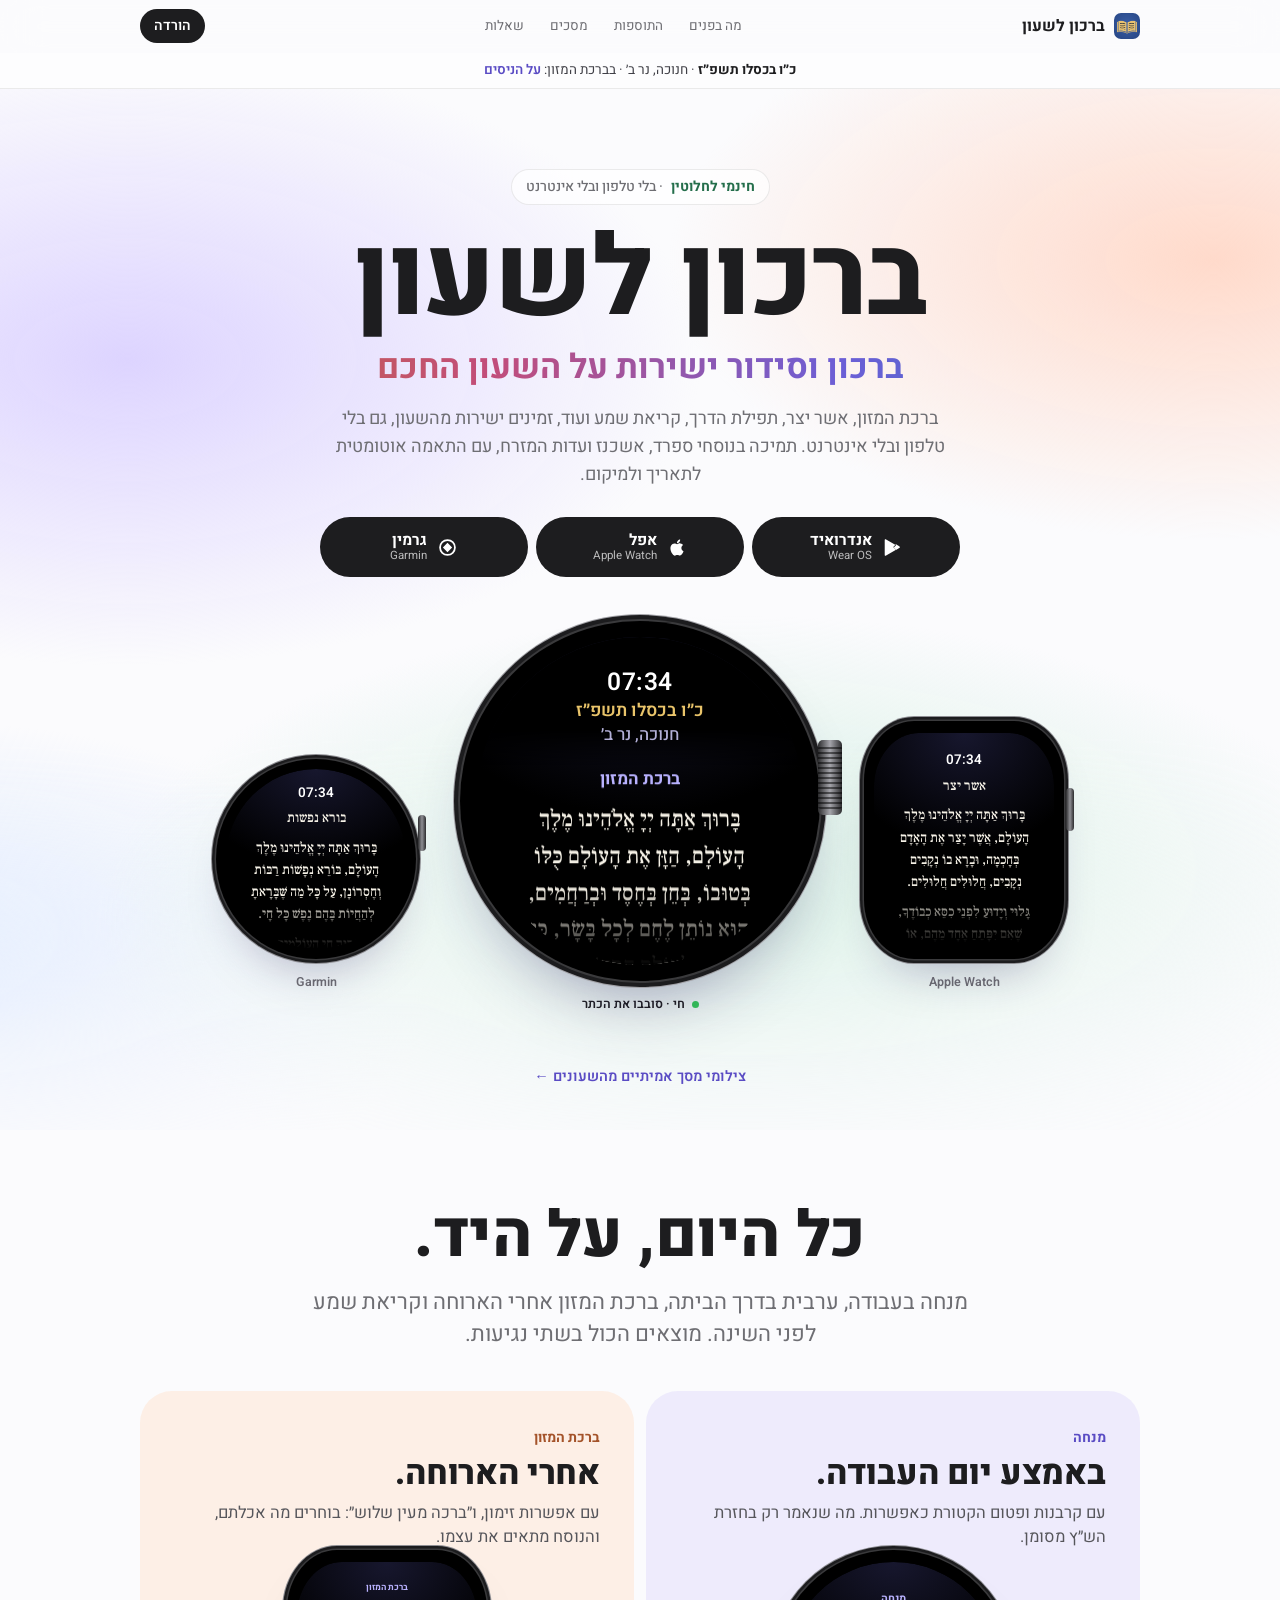
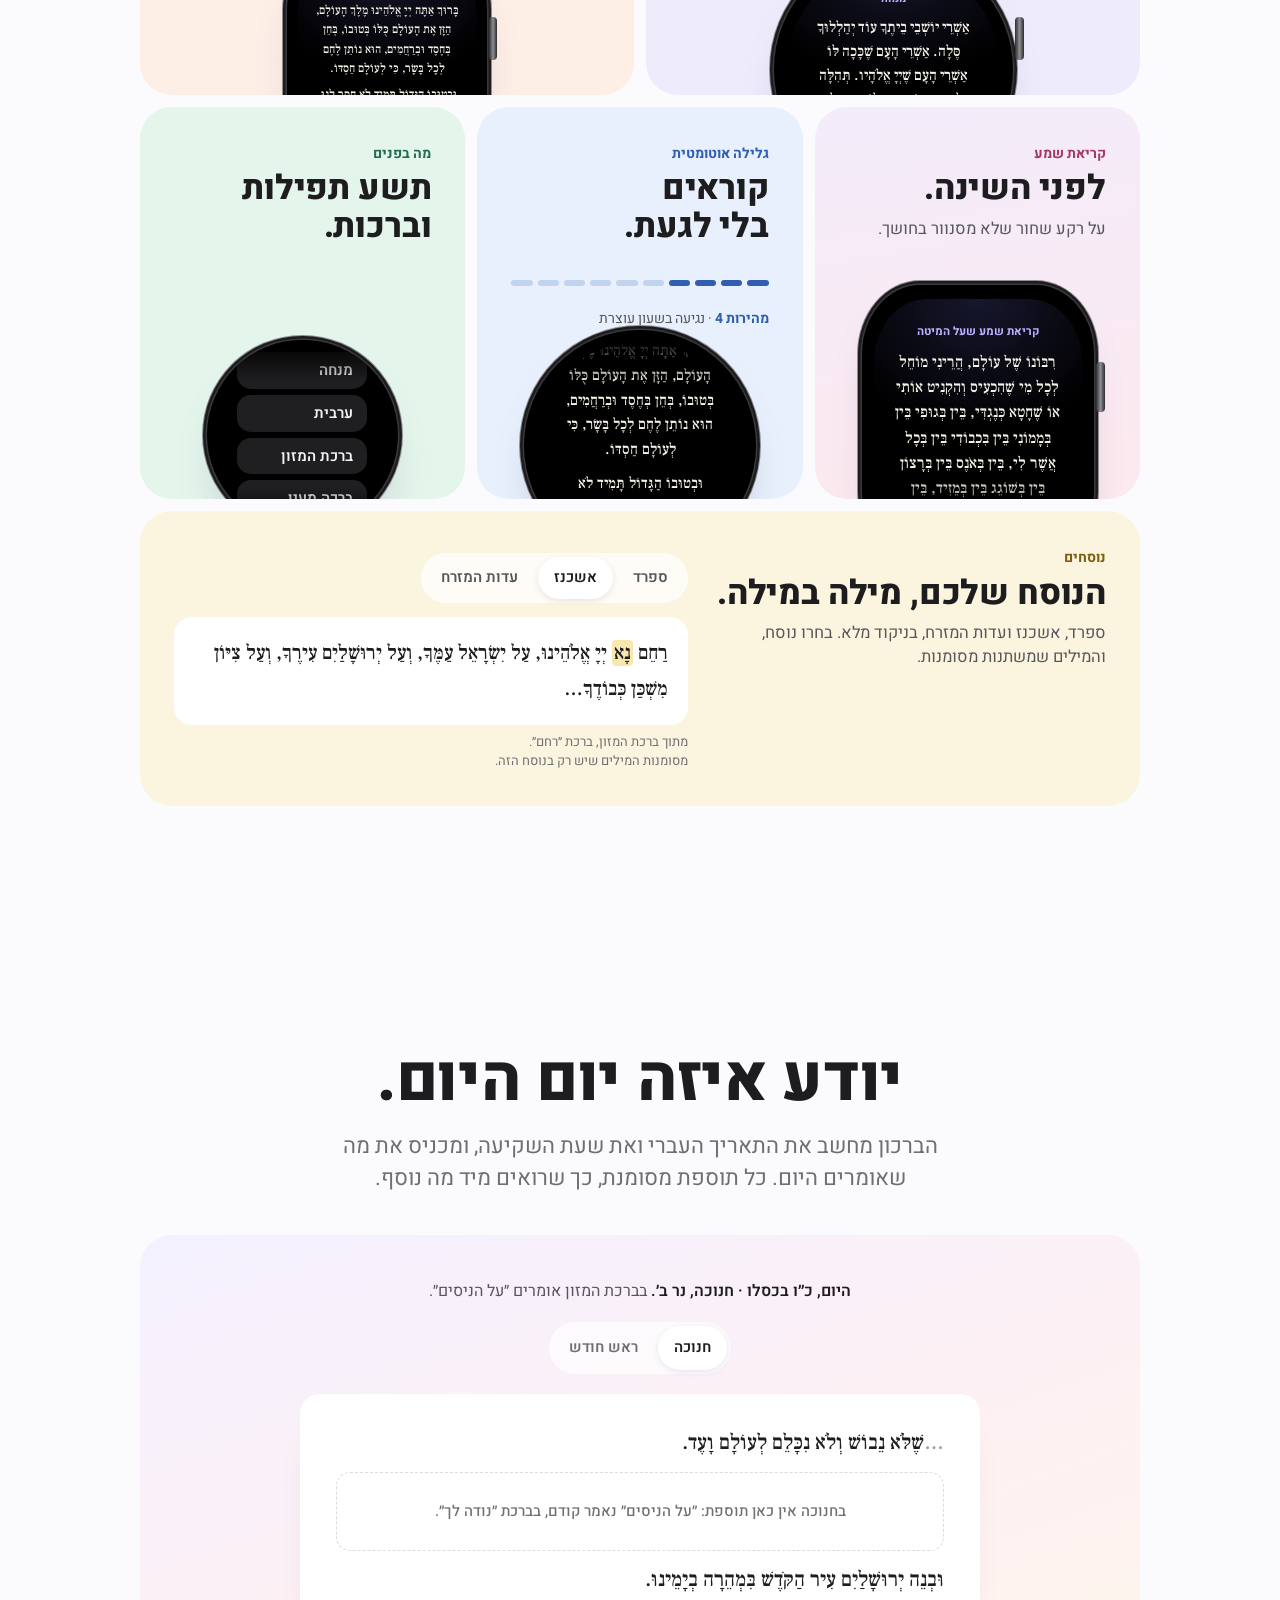
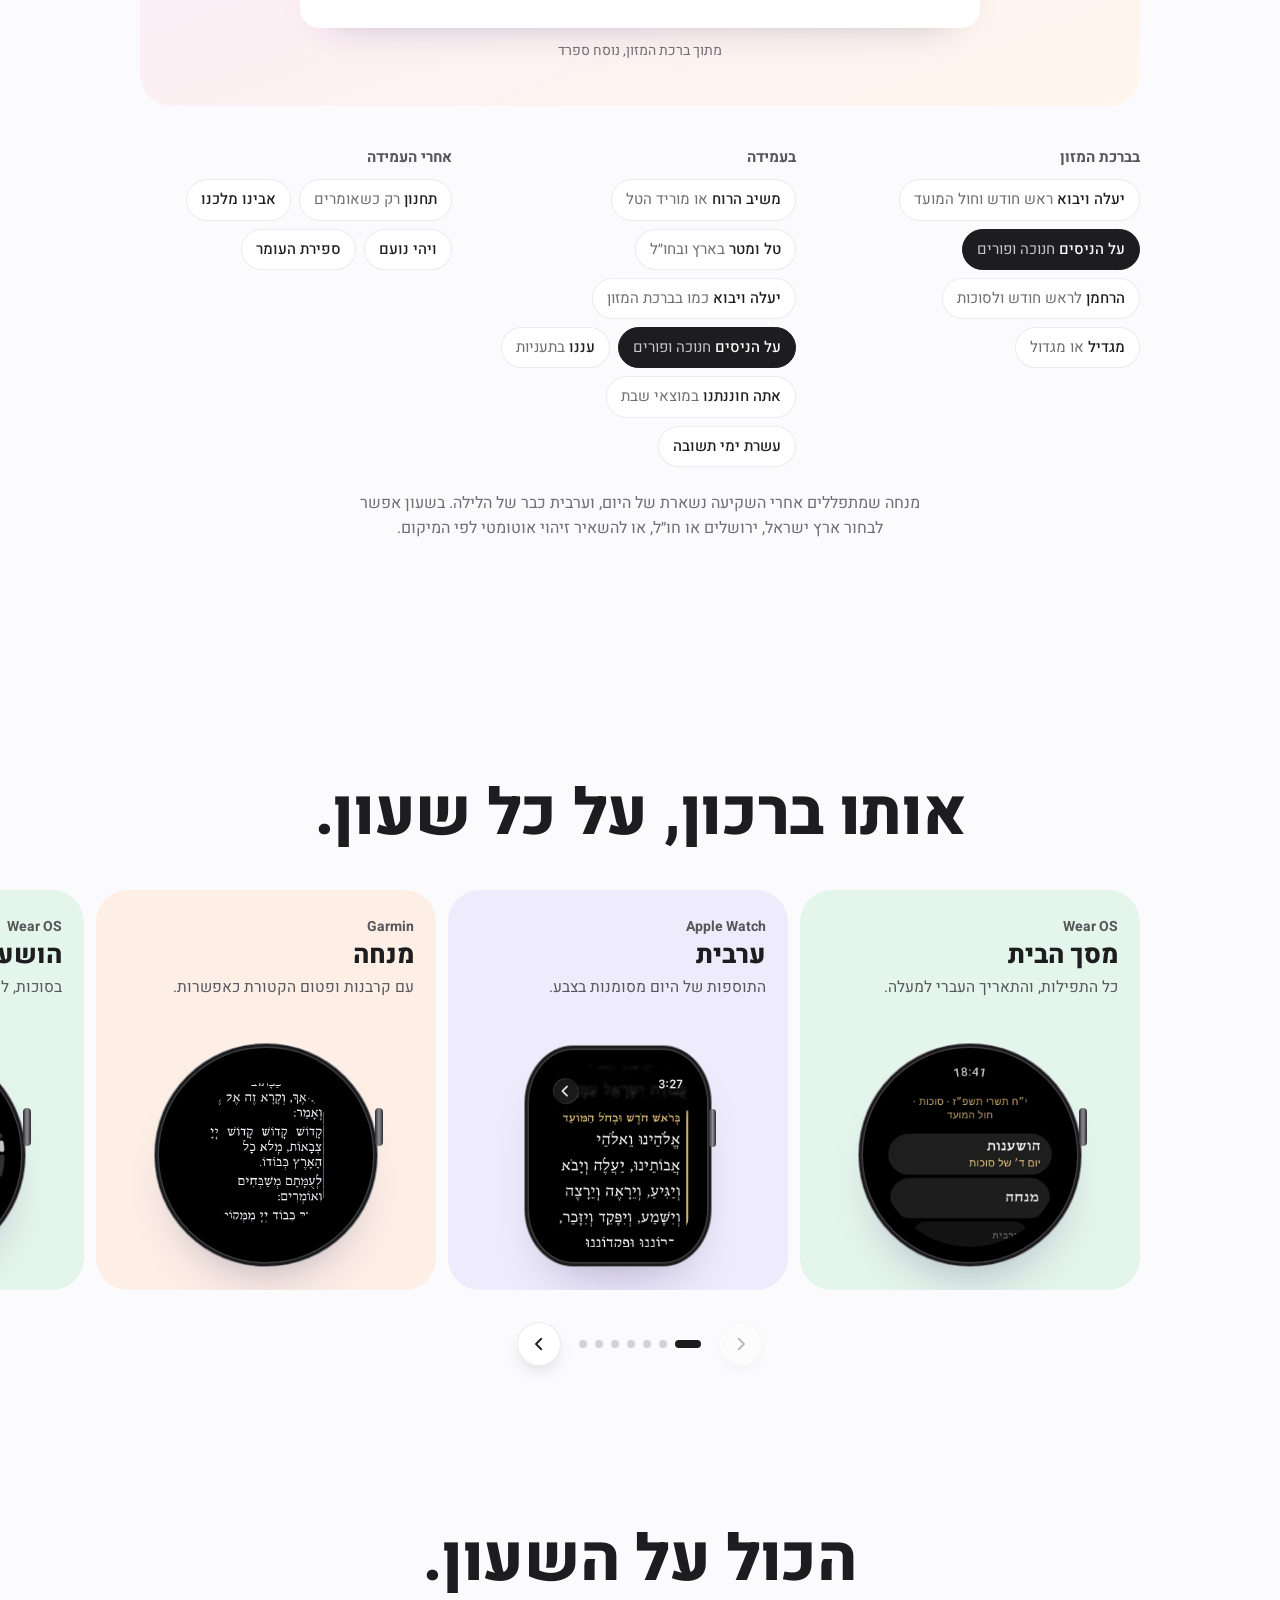
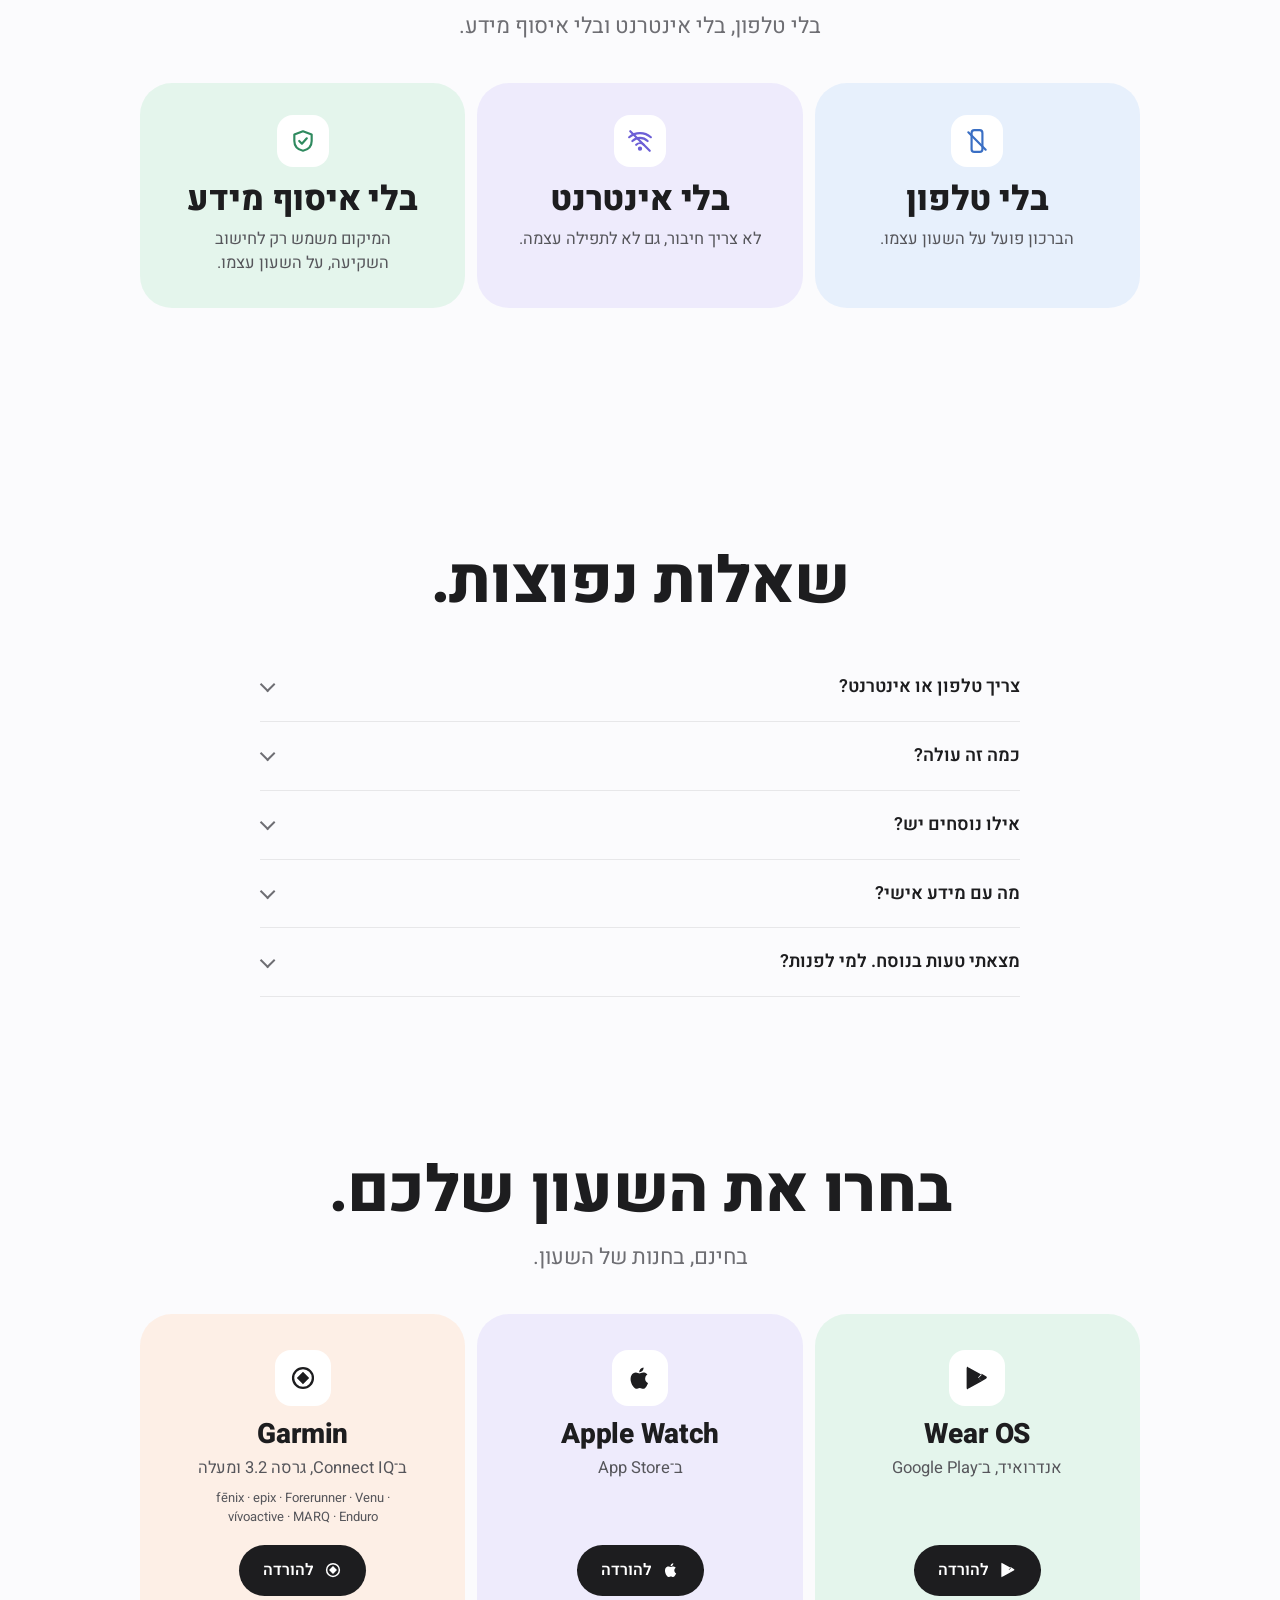
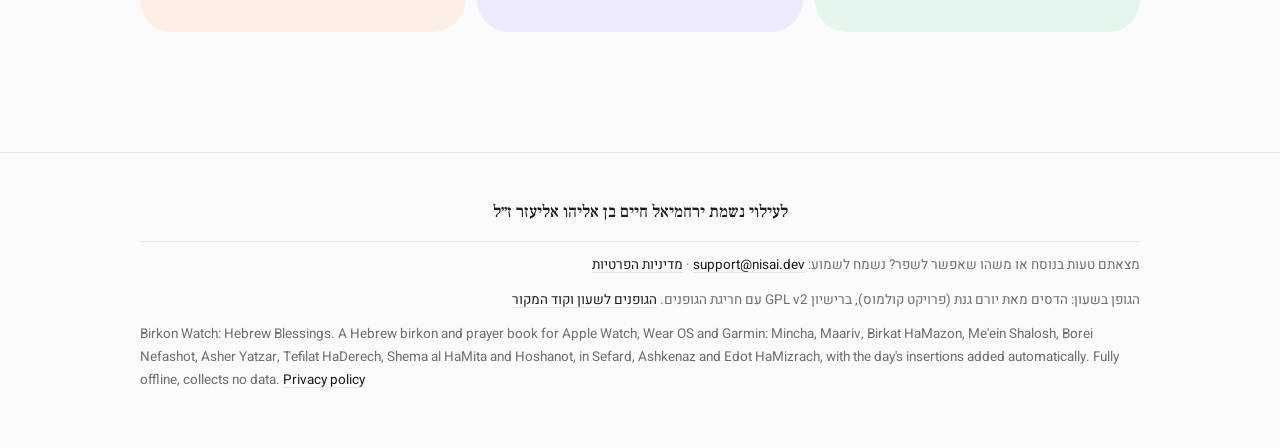
==== commit 334c4843: "Landing page: nusach marks show words unique to each nusach, one night threshold for date and prayer" ====
--- a/index.html
+++ b/index.html
@@ -233,7 +233,6 @@
 .skip{position:absolute;top:-60px;right:12px;z-index:99;padding:10px 16px;border-radius:12px;background:var(--ink);color:#fff;font-weight:600}
 .skip:focus{top:12px}
 .dl .card p.models{color:#56565b;font-size:13px;margin-top:8px;direction:ltr;text-wrap:balance}
-.dl .card .dev{display:none}
 .dl .appic{display:grid;place-items:center;width:56px;height:56px;border-radius:16px;background:#fff;color:var(--ink);margin-bottom:14px}
 .dl .appic svg{width:28px;height:28px}
 
@@ -351,8 +350,8 @@
 @media (max-width:739px){
   .card .dev,.card .mini{margin-bottom:-18%}
   .card.peach.has-dev{display:block;padding-bottom:28px;min-height:250px}
-  .card.peach.has-dev>h3,.card.peach.has-dev>p,.card.peach.has-dev>.lbl{max-width:58%}
-  .card.peach.has-dev>.dev{position:absolute;left:-4%;bottom:-6%;width:46%;margin:0}
+  .card.peach.has-dev>h3,.card.peach.has-dev>p,.card.peach.has-dev>.lbl{max-width:62%}
+  .card.peach.has-dev>.dev{position:absolute;left:-2%;bottom:-6%;width:46%;margin:0}
   .card.peach .hface{font-size:9cqw}
   .trio{gap:6vw}
   .trio .w:nth-child(1),.trio .w:nth-child(3){--s:19vw}
@@ -366,7 +365,6 @@
   /* download: rows, not tall cards */
   .dl{gap:10px}
   .dl .card{flex-direction:row;flex-wrap:wrap;align-items:center;text-align:start;padding:16px 18px;gap:0 14px}
-  .dl .card .dev{display:none}
   .dl .appic{width:48px;height:48px;border-radius:14px;margin:0}
   .dl .appic svg{width:24px;height:24px}
   .dl .card .dev::after{display:none}
@@ -430,6 +428,8 @@
 .proof{display:inline-block;margin:-42px auto 30px;font-size:14.5px;font-weight:600;color:var(--lav-d);text-decoration:none;padding:12px 16px;border-radius:99px}
 @media (max-width:479px){.proof{margin-top:-56px}}
 .proof:hover{background:rgba(255,255,255,.7)}
+.mlink{margin-inline-start:auto;margin-inline-end:14px;font-size:14px;font-weight:600;color:var(--muted);padding:10px 4px}
+@media (min-width:740px){.mlink{display:none}#features{padding-top:72px}}
 </style>
 </head>
 <body>
@@ -445,6 +445,7 @@
 <nav class="nav" id="nav"><div class="wrap in">
   <a class="brand" href="#top"><img src="assets/icon-96.png" alt="" width="26" height="26">ברכון לשעון</a>
   <ul><li><a href="#features">מה בפנים</a></li><li><a href="#today">התוספות</a></li><li><a href="#screens">מסכים</a></li><li><a href="#faq">שאלות</a></li></ul>
+  <a class="mlink" href="#features">מה בפנים</a>
   <a class="get" href="#download">הורדה</a>
 </div></nav>
 <a class="todaybar" id="todaybar" href="#today"></a>
@@ -465,7 +466,7 @@
       <div class="w" aria-hidden="true"><div class="dev sq live-face"><div class="hface"><p class="hclock">--:--</p><p class="ht">אשר יצר</p><p>בָּרוּךְ אַתָּה יְיָ אֱלֹהֵינוּ מֶלֶךְ הָעוֹלָם, אֲשֶׁר יָצַר אֶת הָאָדָם בְּחָכְמָה, וּבָרָא בוֹ נְקָבִים נְקָבִים, חֲלוּלִים חֲלוּלִים.</p><p>גָּלוּי וְיָדוּעַ לִפְנֵי כִסֵּא כְבוֹדֶךָ, שֶׁאִם יִפָּתֵחַ אֶחָד מֵהֶם, אוֹ יִסָּתֵם אֶחָד מֵהֶם, אִי אֶפְשַׁר לְהִתְקַיֵּם וְלַעֲמֹד לְפָנֶיךָ אֲפִילוּ שָׁעָה אֶחָת.</p></div></div><span class="cap">Apple Watch</span></div>
       <div class="w live-w">
         <div class="live">
-          <div class="lscr" id="lscr" role="img" aria-label="שעון חי: התאריך העברי של היום וברכת המזון בגלילה אוטומטית">
+          <div class="lscr" id="lscr" role="button" tabindex="0" aria-label="שעון חי">
             <div class="lhead"><b id="lclock">--:--</b><span id="ldate"></span><em id="lday"></em></div>
             <div class="lroll" id="lroll" aria-hidden="true">
               <p class="lt">ברכת המזון</p>
@@ -498,7 +499,7 @@
       <article class="card night has-dev c2 rv"><span class="lbl">קריאת שמע</span><h3>לפני השינה.</h3><p>על רקע שחור שלא מסנוור בחושך.</p><div class="dev sq live-face"><div class="hface" aria-hidden="true"><p class="ht">קריאת שמע שעל המיטה</p><p>רִבּוֹנוֹ שֶׁל עוֹלָם, הֲרֵינִי מוֹחֵל לְכָל מִי שֶׁהִכְעִיס וְהִקְנִיט אוֹתִי אוֹ שֶׁחָטָא כְּנֶגְדִּי, בֵּין בְּגוּפִי בֵּין בְּמָמוֹנִי בֵּין בִּכְבוֹדִי בֵּין בְּכָל אֲשֶׁר לִי, בֵּין בְּאֹנֶס בֵּין בְּרָצוֹן בֵּין בְּשׁוֹגֵג בֵּין בְּמֵזִיד, בֵּין בְּדִבּוּר בֵּין בְּמַעֲשֶׂה, בֵּין בְּגִלְגּוּל זֶה בֵּין בְּגִלְגּוּל אַחֵר, לְכָל בַּר יִשְׂרָאֵל, וְלֹא יֵעָנֵשׁ שׁוּם אָדָם בְּסִבָּתִי.</p></div></div></article>
       <article class="card sky has-dev c2 rv" style="--d:.08s"><span class="lbl">גלילה אוטומטית</span><h3>קוראים בלי לגעת.</h3>
         <div class="speed" id="speed" role="radiogroup" aria-label="מהירות הגלילה"><button role="radio" aria-label="מהירות 1"></button><button role="radio" aria-label="מהירות 2"></button><button role="radio" aria-label="מהירות 3"></button><button role="radio" aria-label="מהירות 4"></button><button role="radio" aria-label="מהירות 5"></button><button role="radio" aria-label="מהירות 6"></button><button role="radio" aria-label="מהירות 7"></button><button role="radio" aria-label="מהירות 8"></button><button role="radio" aria-label="מהירות 9"></button><button role="radio" aria-label="מהירות 10"></button></div>
-        <p class="speedv"><span id="speedv">מהירות 3</span> · נגיעה בשעון עוצרת</p>
+        <p class="speedv"><span id="speedv" aria-live="polite">מהירות 3</span> · נגיעה בשעון עוצרת</p>
         <div class="mini" id="mini" role="button" tabindex="0" aria-pressed="false" aria-label="עצירה והמשך של הגלילה"><div class="scr"><div class="roll" id="roll">
           <p>בָּרוּךְ אַתָּה יְיָ אֱלֹהֵינוּ מֶלֶךְ הָעוֹלָם, הַזָּן אֶת הָעוֹלָם כֻּלּוֹ בְּטוּבוֹ, בְּחֵן בְּחֶסֶד וּבְרַחֲמִים, הוּא נוֹתֵן לֶחֶם לְכָל בָּשָׂר, כִּי לְעוֹלָם חַסְדּוֹ.</p>
           <p>וּבְטוּבוֹ הַגָּדוֹל תָּמִיד לֹא חָסַר לָנוּ, וְאַל יֶחְסַר לָנוּ מָזוֹן לְעוֹלָם וָעֶד, בַּעֲבוּר שְׁמוֹ הַגָּדוֹל.</p>
@@ -515,7 +516,7 @@
             <p data-n="a" aria-hidden="true">רַחֵם נָא יְיָ אֱלֹהֵינוּ, עַל יִשְׂרָאֵל עַמֶּךָ, וְעַל יְרוּשָׁלַיִם עִירֶךָ, וְעַל צִיּוֹן מִשְׁכַּן כְּבוֹדֶךָ…</p>
             <p data-n="e" aria-hidden="true">רַחֵם יְיָ אֱלֹהֵינוּ עָלֵינוּ וְעַל יִשְׂרָאֵל עַמָּךְ, וְעַל יְרוּשָׁלַיִם עִירָךְ, וְעַל הַר צִיּוֹן מִשְׁכַּן כְּבוֹדָךְ…</p>
           </div>
-          <p class="nsrc" id="nsrc">מתוך ברכת המזון, ברכת ״רחם״. מסומן מה ששונה מנוסח ספרד.</p>
+          <p class="nsrc" id="nsrc">מתוך ברכת המזון, ברכת ״רחם״. מסומנות המילים שיש רק בנוסח הזה.</p>
         </div>
       </article>
     </div>
@@ -597,9 +598,9 @@
   <div class="wrap">
     <div class="center rv"><h2>בחרו את השעון שלכם.</h2><p class="sub">בחינם, בחנות של השעון.</p></div>
     <div class="dl">
-      <div class="card mint rv"><span class="appic" aria-hidden="true"><svg class="i"><use href="#i-play"/></svg></span><div class="dev"><img src="assets/wear-shema.webp" alt="" loading="lazy" width="466" height="466"></div><h3>Wear OS</h3><p>אנדרואיד, ב־<bdi>Google Play</bdi></p><a class="btn" href="https://play.google.com/store/apps/details?id=com.noam.birkon" target="_blank" rel="noopener"><svg class="i"><use href="#i-play"/></svg>להורדה</a></div>
-      <div class="card lav rv" style="--d:.08s"><span class="appic" aria-hidden="true"><svg class="i"><use href="#i-apple"/></svg></span><div class="dev sq"><img src="assets/apple-maariv.webp" alt="" loading="lazy" width="403" height="480"></div><h3>Apple Watch</h3><p>ב־<bdi>App Store</bdi></p><a class="btn" href="https://apps.apple.com/app/%D7%91%D7%A8%D7%9B%D7%95%D7%9F-%D7%9C%D7%A9%D7%A2%D7%95%D7%9F/id6816498769" target="_blank" rel="noopener"><svg class="i"><use href="#i-apple"/></svg>להורדה</a></div>
-      <div class="card peach rv" style="--d:.16s"><span class="appic" aria-hidden="true"><svg class="i"><use href="#i-garmin"/></svg></span><div class="dev"><img src="assets/garmin-bhm.webp" alt="" loading="lazy" width="454" height="454"></div><h3>Garmin</h3><p>ב־<bdi>Connect IQ</bdi>, גרסה 3.2 ומעלה</p><p class="models">fēnix&nbsp;· epix&nbsp;· Forerunner&nbsp;· Venu&nbsp;· vívoactive&nbsp;· MARQ&nbsp;· Enduro</p><a class="btn" href="https://apps.garmin.com/apps/5a3bef7b-743d-4c35-bd46-21d68fb27724" target="_blank" rel="noopener"><svg class="i"><use href="#i-garmin"/></svg>להורדה</a></div>
+      <div class="card mint rv"><span class="appic" aria-hidden="true"><svg class="i"><use href="#i-play"/></svg></span><h3>Wear OS</h3><p>אנדרואיד, ב־<bdi>Google Play</bdi></p><a class="btn" href="https://play.google.com/store/apps/details?id=com.noam.birkon" target="_blank" rel="noopener"><svg class="i"><use href="#i-play"/></svg>להורדה</a></div>
+      <div class="card lav rv" style="--d:.08s"><span class="appic" aria-hidden="true"><svg class="i"><use href="#i-apple"/></svg></span><h3>Apple Watch</h3><p>ב־<bdi>App Store</bdi></p><a class="btn" href="https://apps.apple.com/app/%D7%91%D7%A8%D7%9B%D7%95%D7%9F-%D7%9C%D7%A9%D7%A2%D7%95%D7%9F/id6816498769" target="_blank" rel="noopener"><svg class="i"><use href="#i-apple"/></svg>להורדה</a></div>
+      <div class="card peach rv" style="--d:.16s"><span class="appic" aria-hidden="true"><svg class="i"><use href="#i-garmin"/></svg></span><h3>Garmin</h3><p>ב־<bdi>Connect IQ</bdi>, גרסה 3.2 ומעלה</p><p class="models">fēnix&nbsp;· epix&nbsp;· Forerunner&nbsp;· Venu&nbsp;· vívoactive&nbsp;· MARQ&nbsp;· Enduro</p><a class="btn" href="https://apps.garmin.com/apps/5a3bef7b-743d-4c35-bd46-21d68fb27724" target="_blank" rel="noopener"><svg class="i"><use href="#i-garmin"/></svg>להורדה</a></div>
     </div>
   </div>
 </section>
@@ -664,14 +665,14 @@
     $$('.nline p').forEach(function(p){lines[p.dataset.n]={el:p,words:p.textContent.split(' ')}});
     function key(w){return w.replace(/[,.…:;]/g,'')}
     function show(n){
-      if(n===cur)return;
-      var prev={};lines[cur].words.forEach(function(w){prev[key(w)]=1});
+      if(n===cur&&lines[n].el.querySelector('mark'))return;
+      var others=Object.keys(lines).filter(function(x){return x!==n}).map(function(x){var o={};lines[x].words.forEach(function(w){o[key(w)]=1});return o});var prev={};lines[n].words.forEach(function(w){if(others.some(function(o){return o[key(w)]}))prev[key(w)]=1});
       var L=lines[n];L.el.innerHTML=L.words.map(function(w){return prev[key(w)]?w:'<mark>'+w+'</mark>'}).join(' ');
       $$('.nline p').forEach(function(p){var on=p===L.el;p.classList.toggle('on',on);p.setAttribute('aria-hidden',!on)});
       $$('.nseg button').forEach(function(b){b.setAttribute('aria-pressed',b.dataset.n===n)});
       cur=n;
     }
-    $$('.nseg button').forEach(function(b){b.addEventListener('click',function(){show(b.dataset.n);$('#nsrc').textContent='מתוך ברכת המזון, ברכת ״רחם״. מסומן מה שהשתנה מהנוסח הקודם.'})});
+    $$('.nseg button').forEach(function(b){b.addEventListener('click',function(){show(b.dataset.n);$('#nsrc').textContent=lines[b.dataset.n].el.querySelector('mark')?'מתוך ברכת המזון, ברכת ״רחם״. מסומנות המילים שיש רק בנוסח הזה.':'מתוך ברכת המזון, ברכת ״רחם״. כאן אין בנוסח ספרד מילים משלו; נסו אשכנז או עדות המזרח.'})});
     show('a');
   })();
 
@@ -748,7 +749,7 @@
       if(ch>=1&&ch<=8){lab.push('חנוכה, נר '+gem(ch));if(!rest)add(ins,'על הניסים')}
       if((h.m==='Adar'||h.m==='Adar II')&&h.d===14){lab.push('פורים');if(!rest)add(ins,'על הניסים')}
       if((h.m==='Adar'||h.m==='Adar II')&&h.d===15)lab.push('שושן פורים');
-      return {key:h.d+h.m,date:(night||hr<su.rise?'ליל ':'')+gem(h.d)+' ב'+(HM[h.m]||h.m)+' '+gem(h.y%1000),short:gem(h.d)+' ב'+(HM[h.m]||h.m),lab:lab,ins:ins,yv:yv,yvLab:yvLab,yvP:yvP,shabbat:shab,rest:rest,head:head,bye:bye,yt:yt,night:night,toSet:il&&!night&&!erev?Math.round((su.set-hr)*60):0,ss:il&&!night?(function(x){return Math.floor(x)+':'+('0'+Math.floor(x%1*60)).slice(-2)})(su.set):''};
+      return {key:h.d+h.m,date:(night||hr<su.rise?'ליל ':'')+gem(h.d)+' ב'+(HM[h.m]||h.m)+' '+gem(h.y%1000),short:gem(h.d)+' ב'+(HM[h.m]||h.m),lab:lab,ins:ins,yv:yv,yvLab:yvLab,yvP:yvP,shabbat:shab,rest:rest,head:head,bye:bye,yt:yt,night:night,toSet:il&&!night&&!erev?Math.round((su.set-hr)*60):0,ss:il&&!night&&hr>=su.rise?(function(x){return Math.floor(x)+':'+('0'+Math.floor(x%1*60)).slice(-2)})(su.set):''};
     }
     if(F){try{TODAY=today(new Date());$('#ldate').textContent=TODAY.date;
       var face=TODAY.lab.filter(function(l){return l!=='שבת'});
@@ -787,7 +788,7 @@
     /* the prayer of the hour */
     var TX={"mincha": {"t": "מנחה", "p": ["אַשְׁרֵי יוֹשְׁבֵי בֵיתֶךָ עוֹד יְהַלְלוּךָ סֶּלָה. אַשְׁרֵי הָעָם שֶׁכָּכָה לּוֹ אַשְׁרֵי הָעָם שֶׁיְיָ אֱלֹהָיו. תְּהִלָּה לְדָוִד אֲרוֹמִמְךָ אֱלוֹהַי הַמֶּלֶךְ וַאֲבָרְכָה שִׁמְךָ לְעוֹלָם וָעֶד.", "בְּכָל יוֹם אֲבָרְכֶךָּ וַאֲהַלְלָה שִׁמְךָ לְעוֹלָם וָעֶד. גָּדוֹל יְיָ וּמְהֻלָּל מְאֹד וְלִגְדֻלָּתוֹ אֵין חֵקֶר. דּוֹר לְדוֹר יְשַׁבַּח מַעֲשֶׂיךָ וּגְבוּרֹתֶיךָ יַגִּידוּ. הֲדַר כְּבוֹד הוֹדֶךָ וְדִבְרֵי נִפְלְאֹתֶיךָ אָשִׂיחָה.", "וֶעֱזוּז נוֹרְאֹתֶיךָ יֹאמֵרוּ וּגְדֻלָּתְךָ אֲסַפְּרֶנָּה. זֵכֶר רַב טוּבְךָ יַבִּיעוּ וְצִדְקָתְךָ יְרַנֵּנוּ. חַנּוּן וְרַחוּם יְיָ אֶרֶךְ אַפַּיִם וּגְדָל חָסֶד. טוֹב יְיָ לַכֹּל וְרַחֲמָיו עַל כָּל מַעֲשָׂיו.", "יוֹדוּךָ יְיָ כָּל מַעֲשֶׂיךָ וַחֲסִידֶיךָ יְבָרְכוּכָה. כְּבוֹד מַלְכוּתְךָ יֹאמֵרוּ וּגְבוּרָתְךָ יְדַבֵּרוּ. לְהוֹדִיעַ לִבְנֵי הָאָדָם גְּבוּרֹתָיו וּכְבוֹד הֲדַר מַלְכוּתוֹ. מַלְכוּתְךָ מַלְכוּת כָּל עֹלָמִים וּמֶמְשַׁלְתְּךָ בְּכָל דּוֹר וָדֹר."]}, "maariv": {"t": "ערבית", "p": ["וְהוּא רַחוּם יְכַפֵּר עָוֹן וְלֹא יַשְׁחִית, וְהִרְבָּה לְהָשִׁיב אַפּוֹ וְלֹא יָעִיר כָּל חֲמָתוֹ. יְיָ הוֹשִׁיעָה, הַמֶּלֶךְ יַעֲנֵנוּ בְיוֹם קָרְאֵנוּ.", "בָּרוּךְ אַתָּה יְיָ אֱלֹהֵינוּ מֶלֶךְ הָעוֹלָם, אֲשֶׁר בִּדְבָרוֹ מַעֲרִיב עֲרָבִים, בְּחָכְמָה פּוֹתֵחַ שְׁעָרִים, וּבִתְבוּנָה מְשַׁנֶּה עִתִּים וּמַחֲלִיף אֶת הַזְּמַנִּים, וּמְסַדֵּר אֶת הַכּוֹכָבִים בְּמִשְׁמְרוֹתֵיהֶם בָּרָקִיעַ כִּרְצוֹנוֹ."]}, "shema": {"t": "קריאת שמע שעל המיטה", "p": ["רִבּוֹנוֹ שֶׁל עוֹלָם, הֲרֵינִי מוֹחֵל לְכָל מִי שֶׁהִכְעִיס וְהִקְנִיט אוֹתִי אוֹ שֶׁחָטָא כְּנֶגְדִּי, בֵּין בְּגוּפִי בֵּין בְּמָמוֹנִי בֵּין בִּכְבוֹדִי בֵּין בְּכָל אֲשֶׁר לִי, בֵּין בְּאֹנֶס בֵּין בְּרָצוֹן בֵּין בְּשׁוֹגֵג בֵּין בְּמֵזִיד, בֵּין בְּדִבּוּר בֵּין בְּמַעֲשֶׂה, בֵּין בְּגִלְגּוּל זֶה בֵּין בְּגִלְגּוּל אַחֵר, לְכָל בַּר יִשְׂרָאֵל, וְלֹא יֵעָנֵשׁ שׁוּם אָדָם בְּסִבָּתִי.", "יְהִי רָצוֹן מִלְּפָנֶיךָ יְיָ אֱלֹהַי וֵאלֹהֵי אֲבוֹתַי, שֶׁלֹּא אֶחֱטָא עוֹד, וְלֹא אֶחֱזוֹר בָּהֶם, וְלֹא אָשׁוּב עוֹד לְהַכְעִיסֶךָ, וְלֹא אֶעֱשֶׂה הָרַע בְּעֵינֶיךָ, וּמַה שֶּׁחָטָאתִי מְחוֹק בְּרַחֲמֶיךָ הָרַבִּים, וְלֹא עַל יְדֵי יִסּוּרִים וָחֳלָיִם רָעִים.", "בָּרוּךְ אַתָּה יְיָ אֱלֹהֵינוּ מֶלֶךְ הָעוֹלָם, הַמַּפִּיל חֶבְלֵי שֵׁנָה עַל עֵינָי וּתְנוּמָה עַל עַפְעַפָּי, וּמֵאִיר לְאִישׁוֹן בַּת עָיִן."]}};
     function hourKey(){var n=new Date(),hr=n.getHours()+n.getMinutes()/60,su=sun(n);
-      if(hr>=su.set)return hr>=22.5?'shema':'maariv';if(hr<4)return 'shema';if(hr>=(su.rise+su.set)/2+.5)return 'mincha';return null}
+      if(hr>=su.set+(su.il?0:1.5))return hr>=22.5?'shema':'maariv';if(hr<4)return 'shema';if(hr>=(su.rise+su.set)/2+.5)return 'mincha';return null}
     var HK=hourKey();
     var BHM=lroll.innerHTML;
     function setPrayer(k){
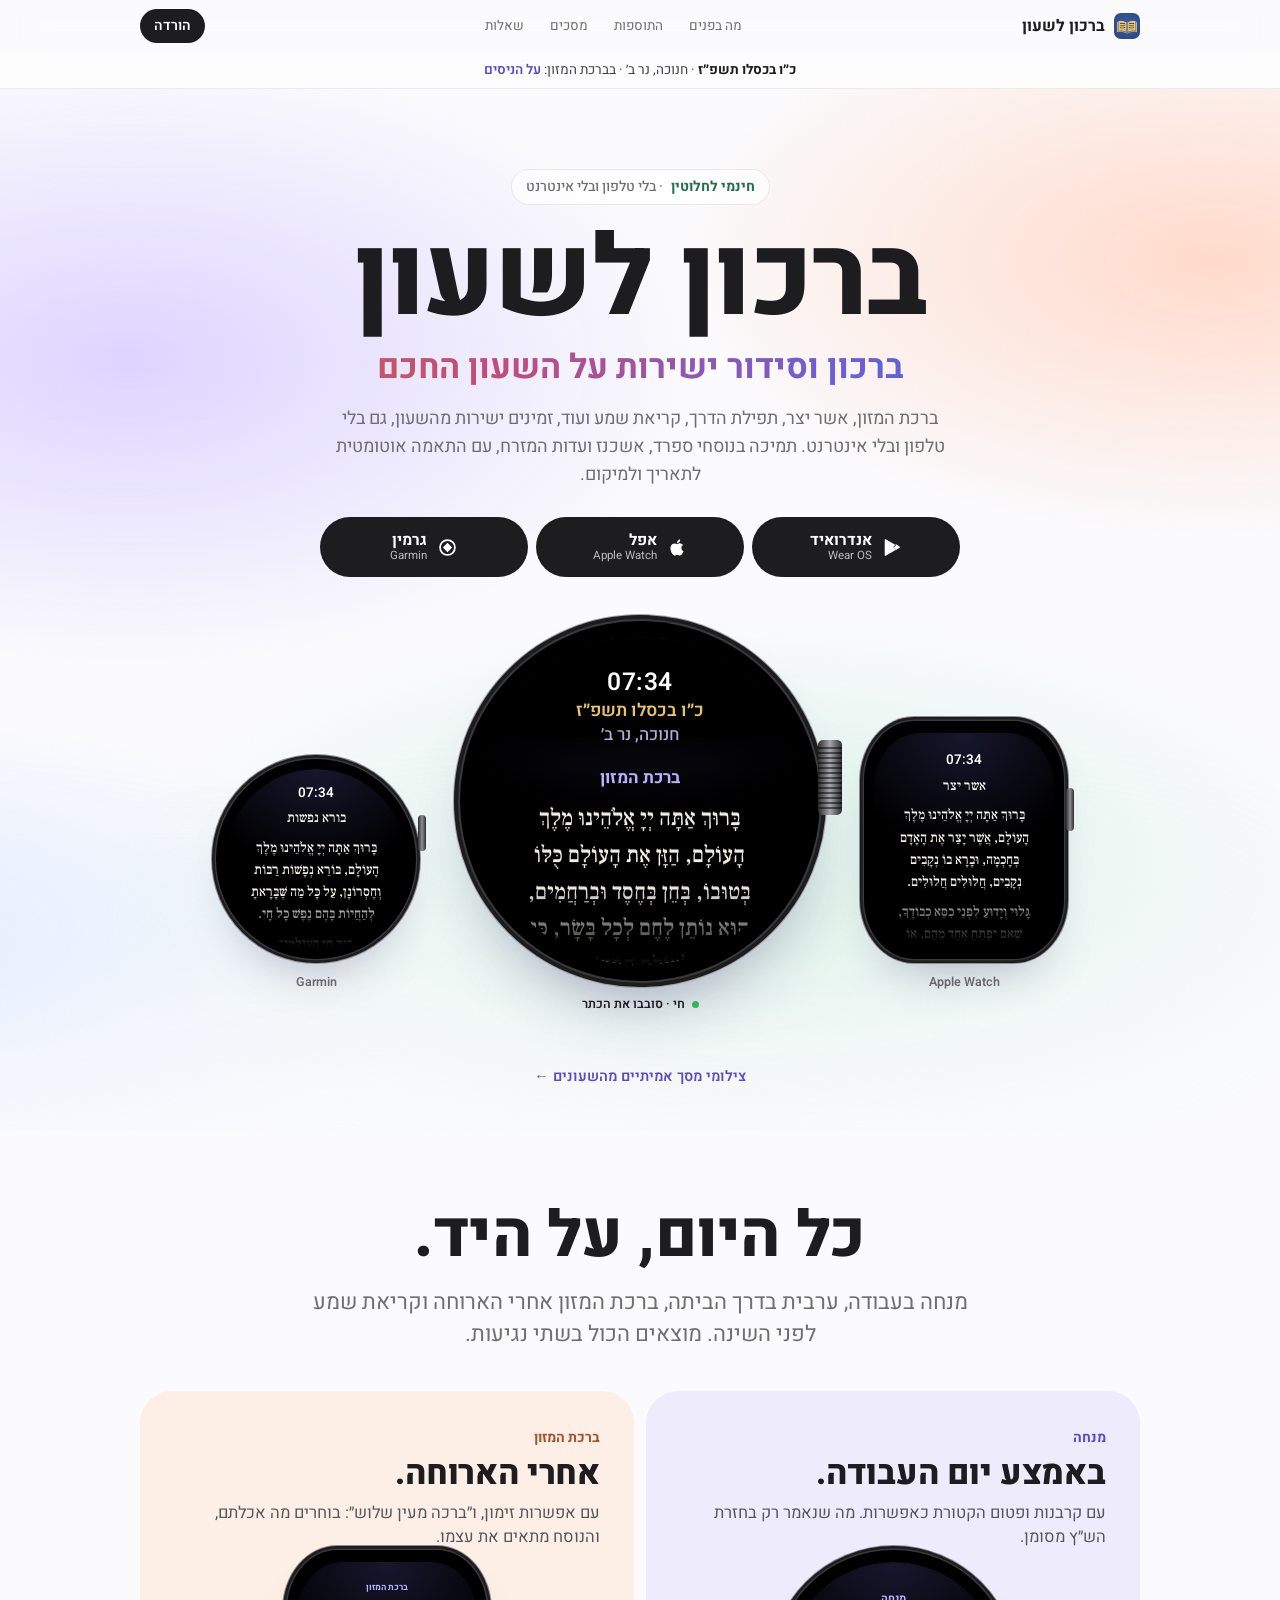
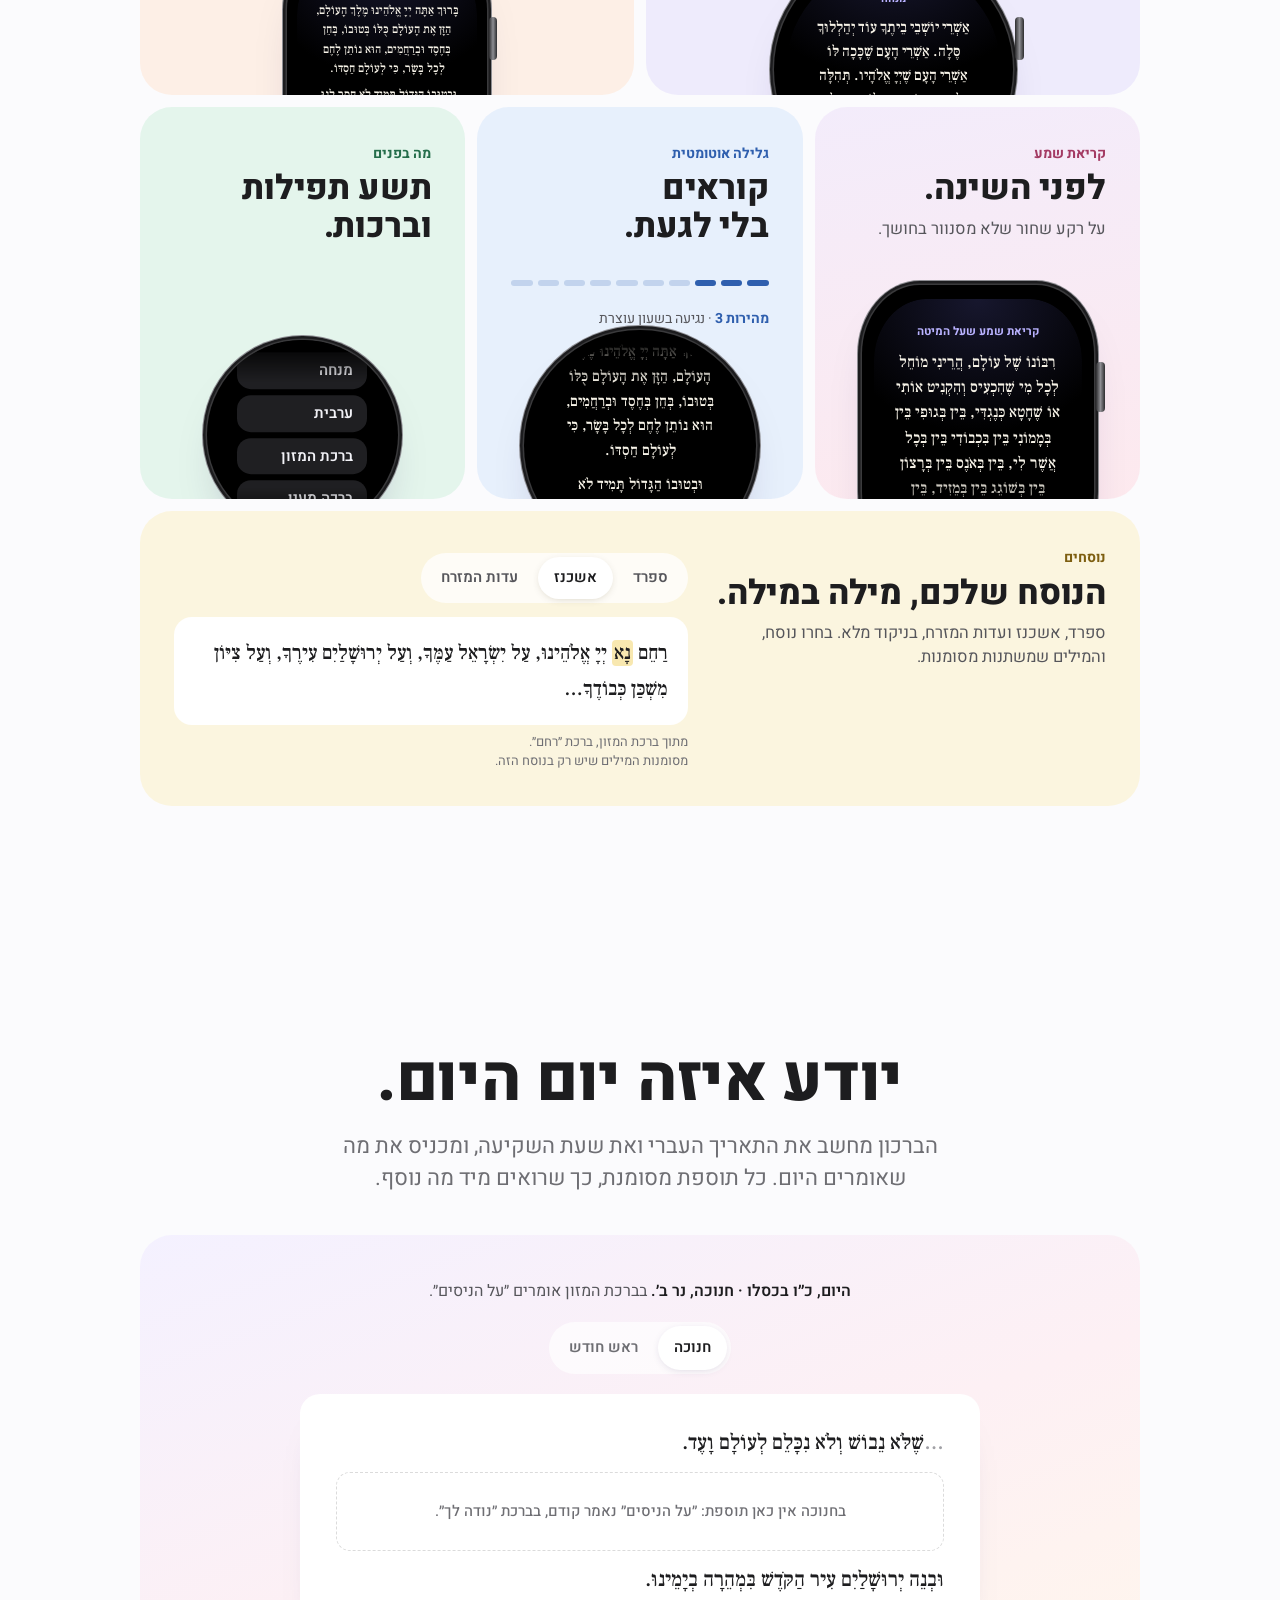
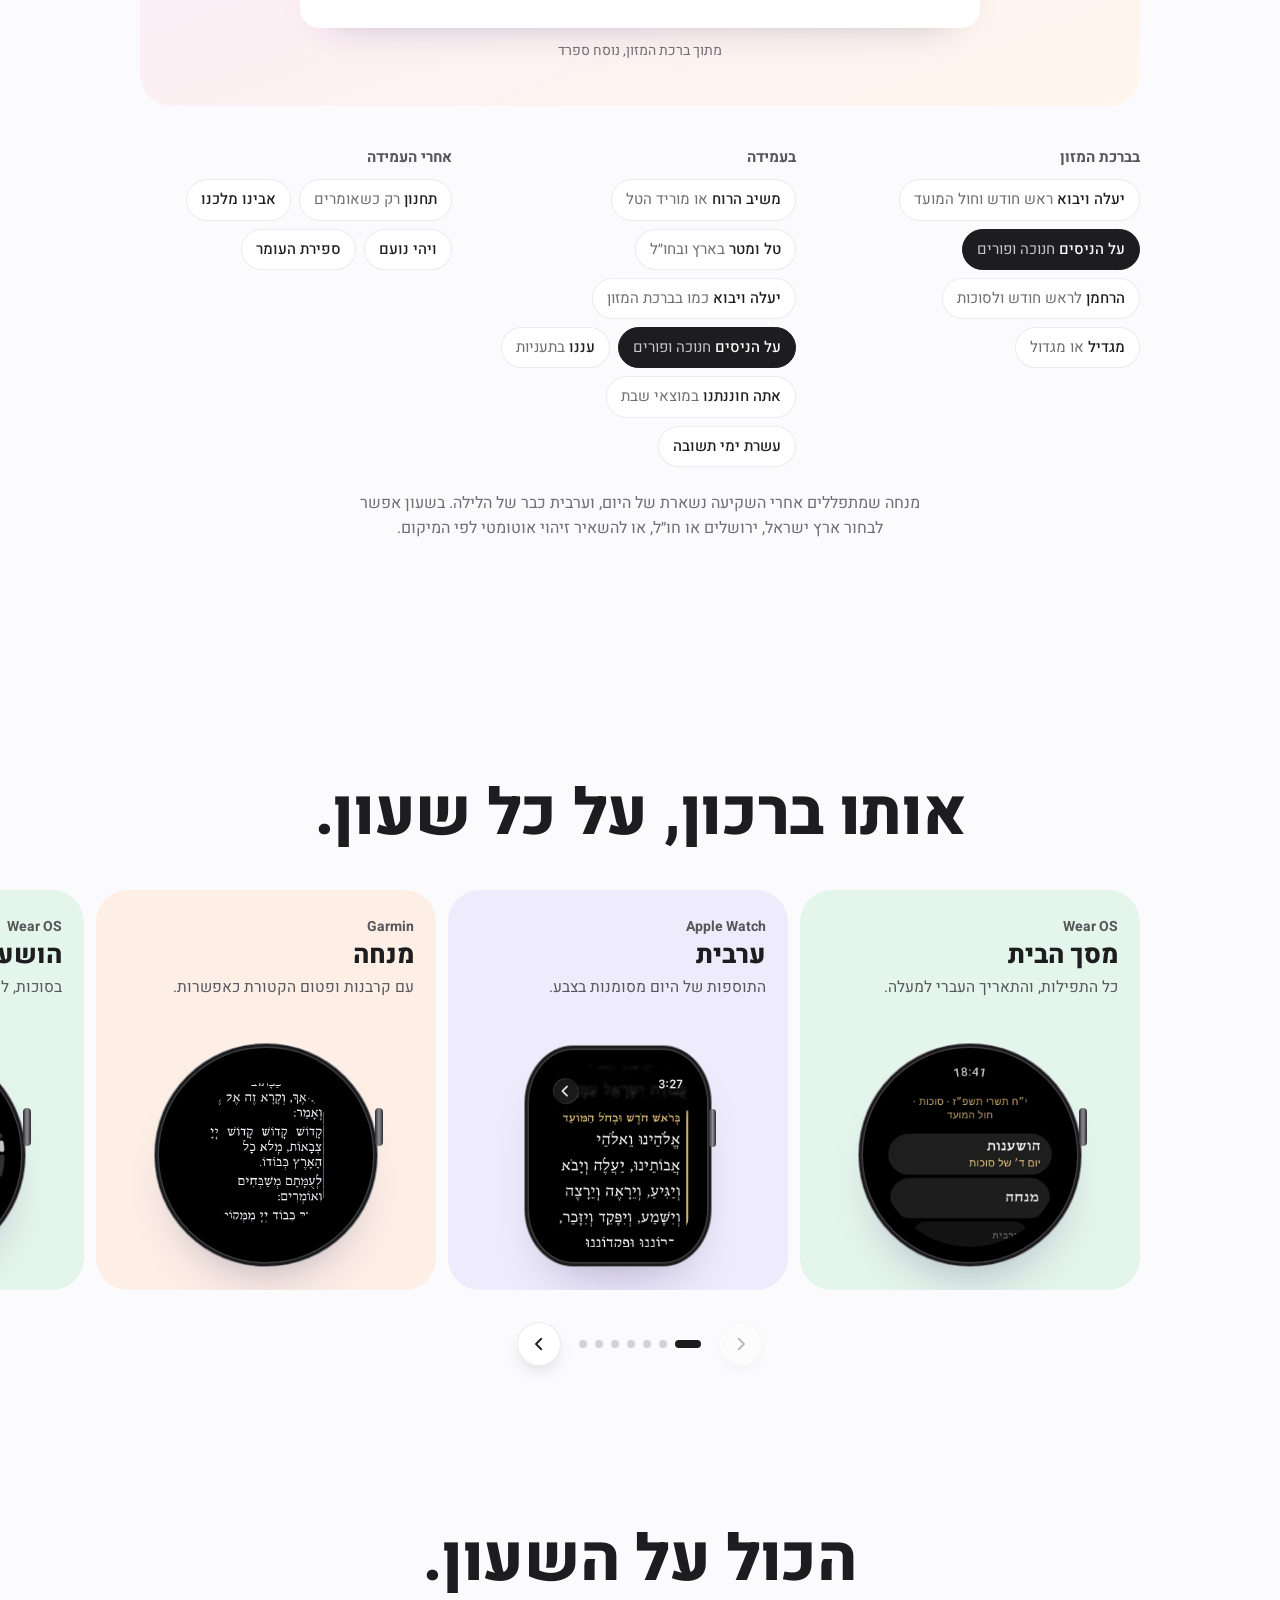
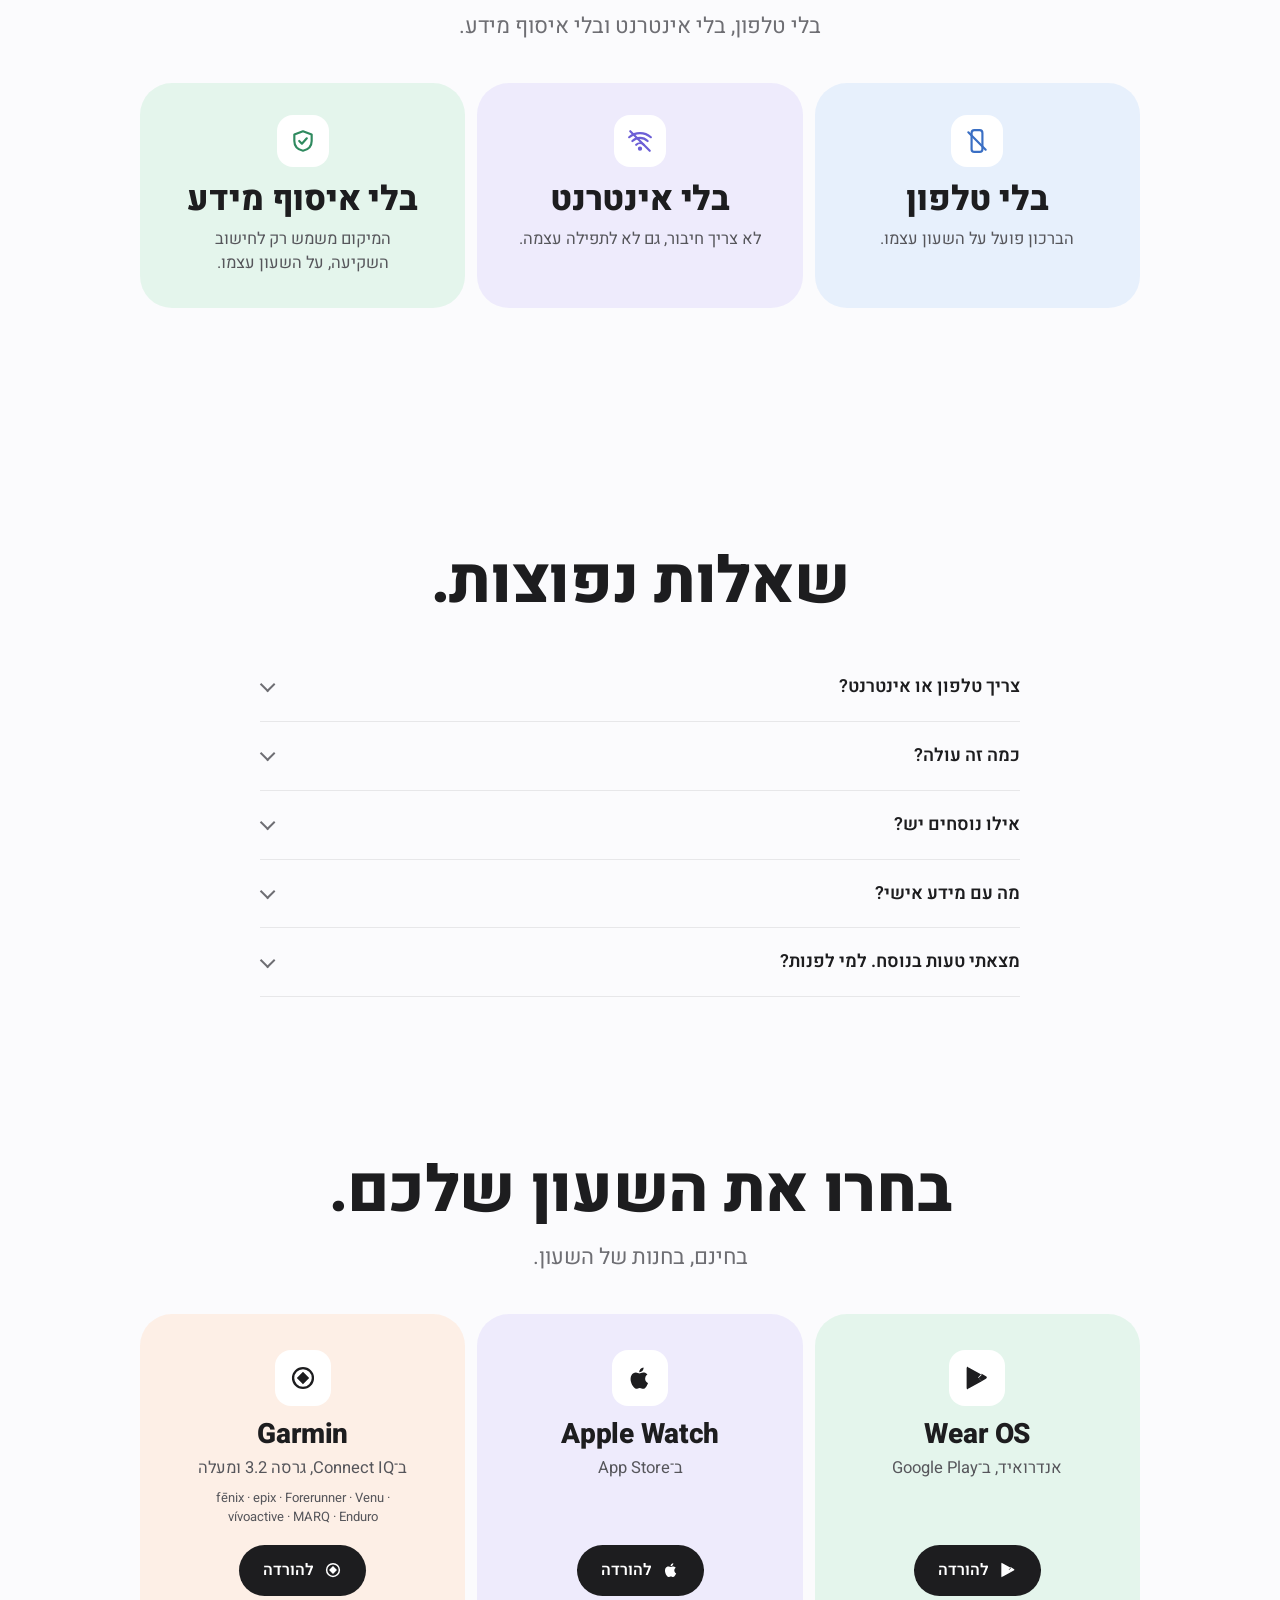
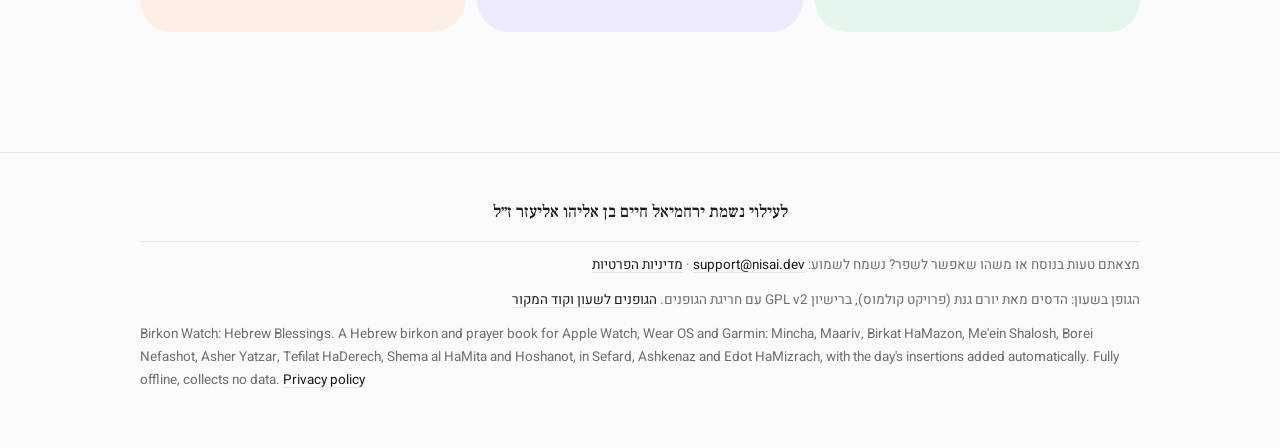
==== commit a9542d46: "Landing page: meal card text clear of the watch on phones, speed demo steps only in view and announc" ====
--- a/index.html
+++ b/index.html
@@ -350,7 +350,7 @@
 @media (max-width:739px){
   .card .dev,.card .mini{margin-bottom:-18%}
   .card.peach.has-dev{display:block;padding-bottom:28px;min-height:250px}
-  .card.peach.has-dev>h3,.card.peach.has-dev>p,.card.peach.has-dev>.lbl{max-width:62%}
+  .card.peach.has-dev>h3,.card.peach.has-dev>p,.card.peach.has-dev>.lbl{max-width:58%}
   .card.peach.has-dev>.dev{position:absolute;left:-2%;bottom:-6%;width:46%;margin:0}
   .card.peach .hface{font-size:9cqw}
   .trio{gap:6vw}
@@ -499,7 +499,7 @@
       <article class="card night has-dev c2 rv"><span class="lbl">קריאת שמע</span><h3>לפני השינה.</h3><p>על רקע שחור שלא מסנוור בחושך.</p><div class="dev sq live-face"><div class="hface" aria-hidden="true"><p class="ht">קריאת שמע שעל המיטה</p><p>רִבּוֹנוֹ שֶׁל עוֹלָם, הֲרֵינִי מוֹחֵל לְכָל מִי שֶׁהִכְעִיס וְהִקְנִיט אוֹתִי אוֹ שֶׁחָטָא כְּנֶגְדִּי, בֵּין בְּגוּפִי בֵּין בְּמָמוֹנִי בֵּין בִּכְבוֹדִי בֵּין בְּכָל אֲשֶׁר לִי, בֵּין בְּאֹנֶס בֵּין בְּרָצוֹן בֵּין בְּשׁוֹגֵג בֵּין בְּמֵזִיד, בֵּין בְּדִבּוּר בֵּין בְּמַעֲשֶׂה, בֵּין בְּגִלְגּוּל זֶה בֵּין בְּגִלְגּוּל אַחֵר, לְכָל בַּר יִשְׂרָאֵל, וְלֹא יֵעָנֵשׁ שׁוּם אָדָם בְּסִבָּתִי.</p></div></div></article>
       <article class="card sky has-dev c2 rv" style="--d:.08s"><span class="lbl">גלילה אוטומטית</span><h3>קוראים בלי לגעת.</h3>
         <div class="speed" id="speed" role="radiogroup" aria-label="מהירות הגלילה"><button role="radio" aria-label="מהירות 1"></button><button role="radio" aria-label="מהירות 2"></button><button role="radio" aria-label="מהירות 3"></button><button role="radio" aria-label="מהירות 4"></button><button role="radio" aria-label="מהירות 5"></button><button role="radio" aria-label="מהירות 6"></button><button role="radio" aria-label="מהירות 7"></button><button role="radio" aria-label="מהירות 8"></button><button role="radio" aria-label="מהירות 9"></button><button role="radio" aria-label="מהירות 10"></button></div>
-        <p class="speedv"><span id="speedv" aria-live="polite">מהירות 3</span> · נגיעה בשעון עוצרת</p>
+        <p class="speedv"><span id="speedv">מהירות 3</span> · נגיעה בשעון עוצרת</p>
         <div class="mini" id="mini" role="button" tabindex="0" aria-pressed="false" aria-label="עצירה והמשך של הגלילה"><div class="scr"><div class="roll" id="roll">
           <p>בָּרוּךְ אַתָּה יְיָ אֱלֹהֵינוּ מֶלֶךְ הָעוֹלָם, הַזָּן אֶת הָעוֹלָם כֻּלּוֹ בְּטוּבוֹ, בְּחֵן בְּחֶסֶד וּבְרַחֲמִים, הוּא נוֹתֵן לֶחֶם לְכָל בָּשָׂר, כִּי לְעוֹלָם חַסְדּוֹ.</p>
           <p>וּבְטוּבוֹ הַגָּדוֹל תָּמִיד לֹא חָסַר לָנוּ, וְאַל יֶחְסַר לָנוּ מָזוֹן לְעוֹלָם וָעֶד, בַּעֲבוּר שְׁמוֹ הַגָּדוֹל.</p>
@@ -645,14 +645,15 @@
   var roll=$('#roll'),bars=$$('#speed button'),y=0,sp=3,mini=$('#mini'),stopped=false,chosen=false;
   function bar(){bars.forEach(function(b,i){b.classList.toggle('on',i<sp);b.setAttribute('aria-checked',i===sp-1);b.tabIndex=i===sp-1?0:-1});$('#speedv').textContent='מהירות '+sp}
   bar();
-  bars.forEach(function(b,i){b.addEventListener('click',function(){chosen=true;sp=i+1;stopped=false;mini.classList.remove('stopped');bar()})});
-  $('#speed').addEventListener('keydown',function(e){var d=e.key==='ArrowLeft'||e.key==='ArrowUp'?1:e.key==='ArrowRight'||e.key==='ArrowDown'?-1:e.key==='Home'?-99:e.key==='End'?99:0;if(!d)return;e.preventDefault();chosen=true;sp=Math.max(1,Math.min(10,sp+d));bar();bars[sp-1].focus()});
+  bars.forEach(function(b,i){b.addEventListener('click',function(){$('#speedv').setAttribute('aria-live','polite');chosen=true;sp=i+1;stopped=false;mini.classList.remove('stopped');bar()})});
+  $('#speed').addEventListener('keydown',function(e){var d=e.key==='ArrowLeft'||e.key==='ArrowUp'?1:e.key==='ArrowRight'||e.key==='ArrowDown'?-1:e.key==='Home'?-99:e.key==='End'?99:0;if(!d)return;e.preventDefault();$('#speedv').setAttribute('aria-live','polite');chosen=true;sp=Math.max(1,Math.min(10,sp+d));bar();bars[sp-1].focus()});
   function tog(){stopped=!stopped;mini.classList.toggle('stopped',stopped);mini.setAttribute('aria-pressed',stopped)}
   mini.addEventListener('click',tog);mini.addEventListener('keydown',function(e){if(e.key==='Enter'||e.key===' '){e.preventDefault();tog()}});
   if(!reduce){
     roll.innerHTML+=roll.innerHTML;
     runner(mini,function(dt){y=(y+(4+sp*2.4)*dt)%(roll.scrollHeight/2);roll.style.transform='translateY('+(-y).toFixed(2)+'px)'},function(){return stopped});
-    var stepsLeft=4,iv=setInterval(function(){if(document.hidden||chosen||stopped)return;sp=sp>=7?3:sp+1;bar();if(--stepsLeft<=0)clearInterval(iv)},2200);
+    var miniSeen=false;new IntersectionObserver(function(es){miniSeen=es[0].isIntersecting}).observe(mini);
+    var stepsLeft=4,iv=setInterval(function(){if(document.hidden||chosen||stopped||!miniSeen)return;sp=sp>=7?3:sp+1;bar();if(--stepsLeft<=0)clearInterval(iv)},2200);
   }
 
   /* the watch-menu card scrolls slowly, like a list on the watch */
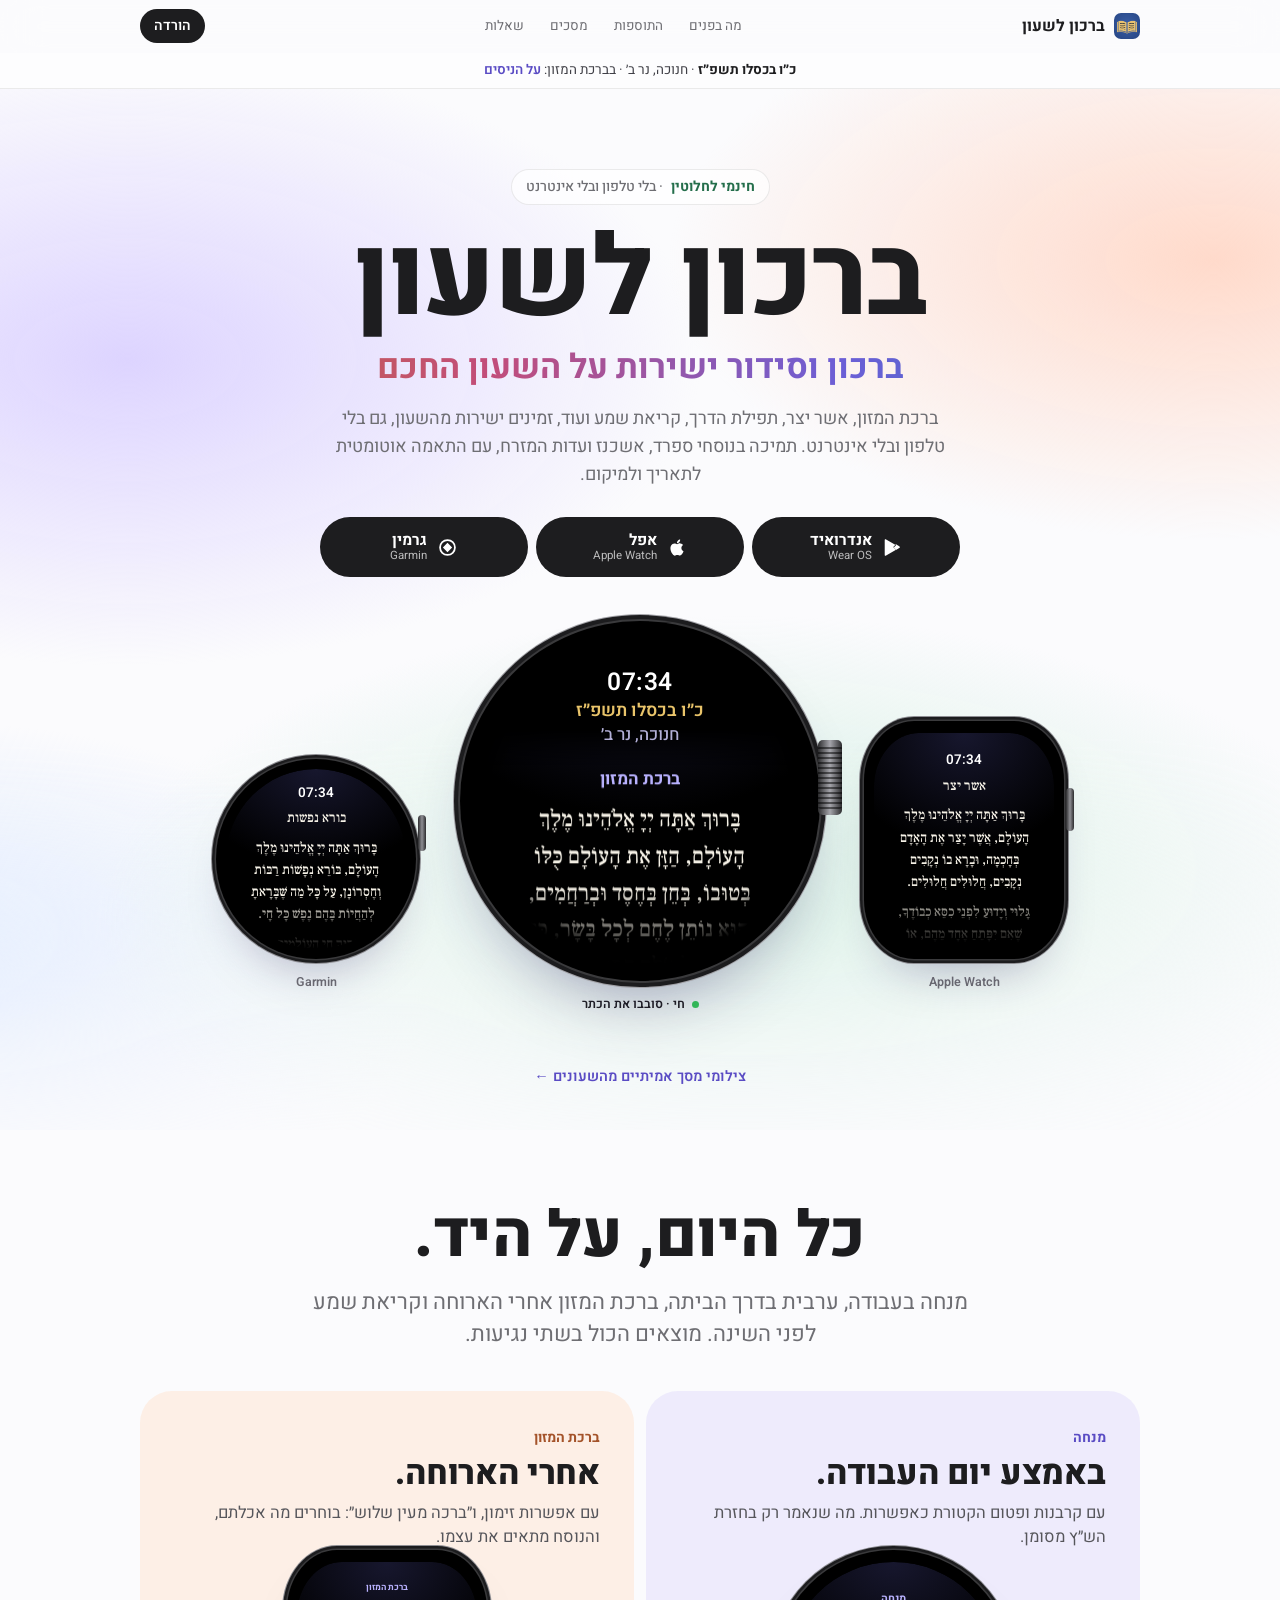
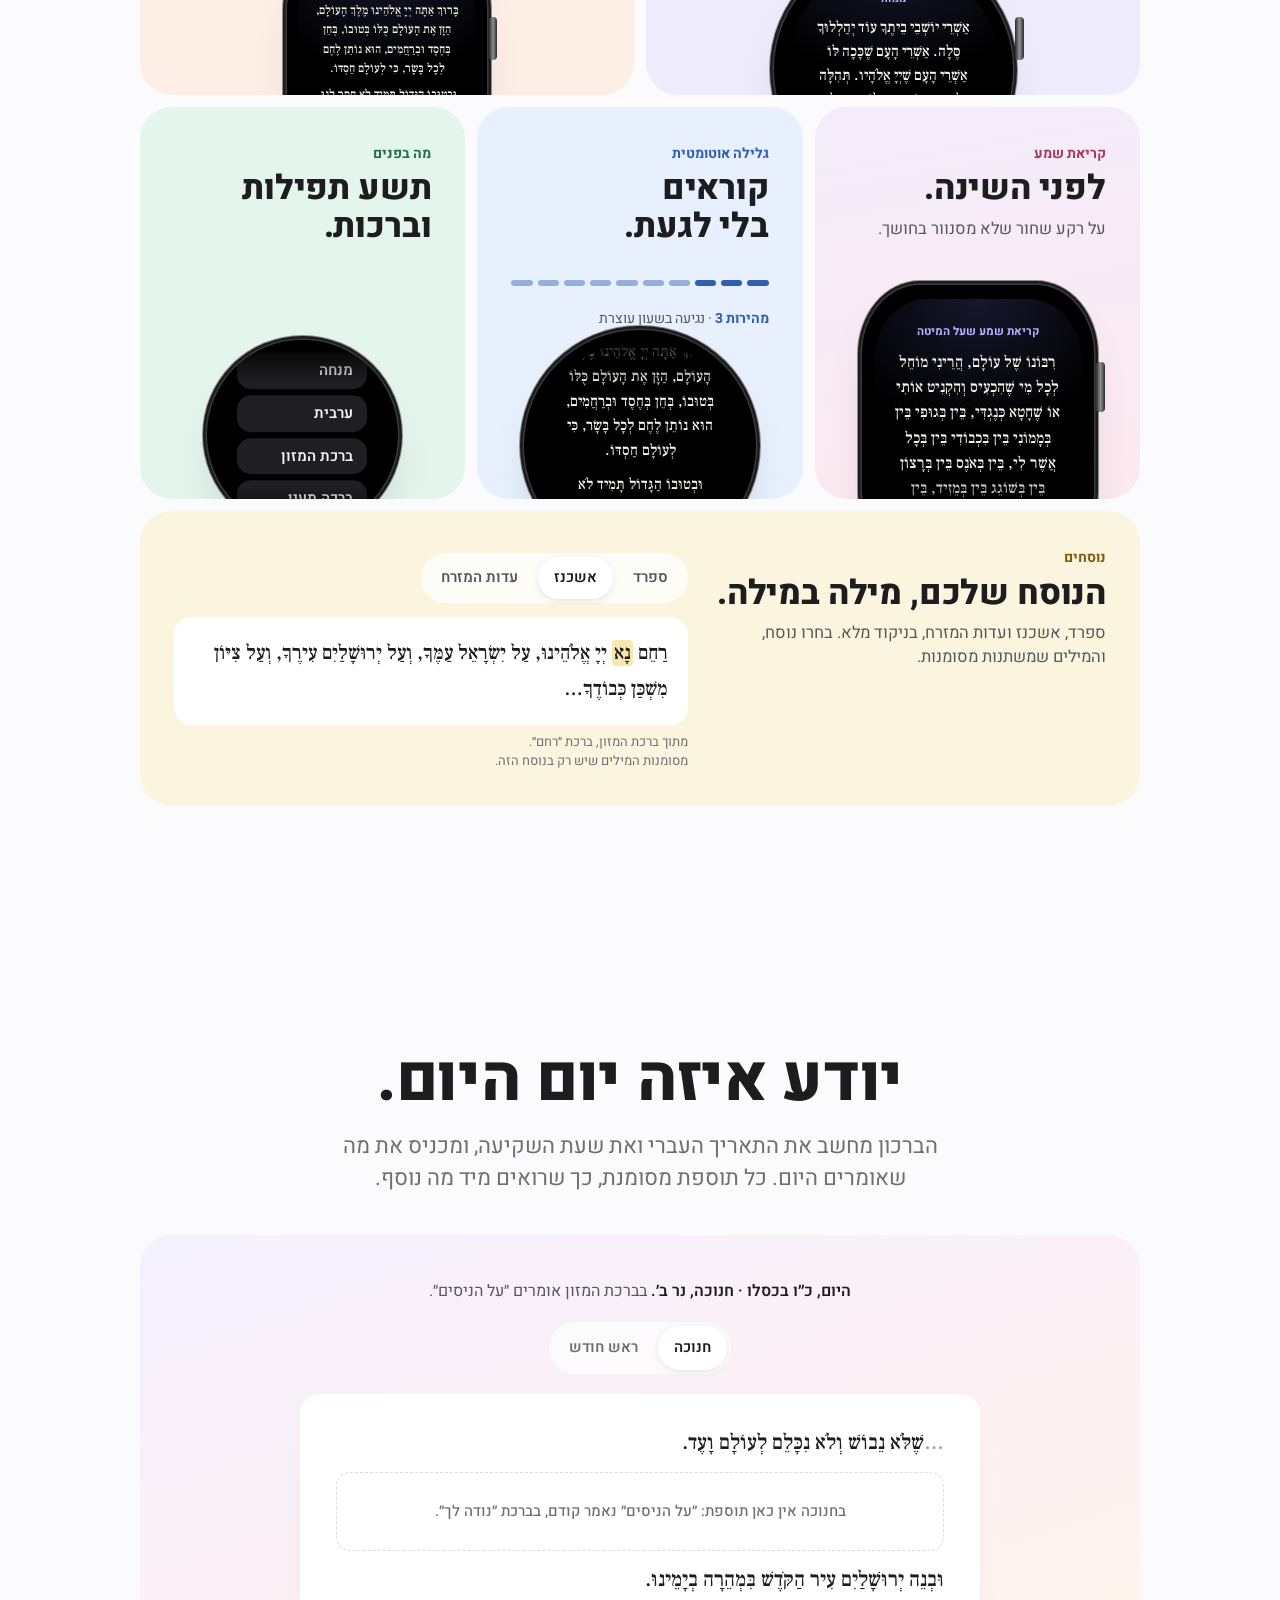
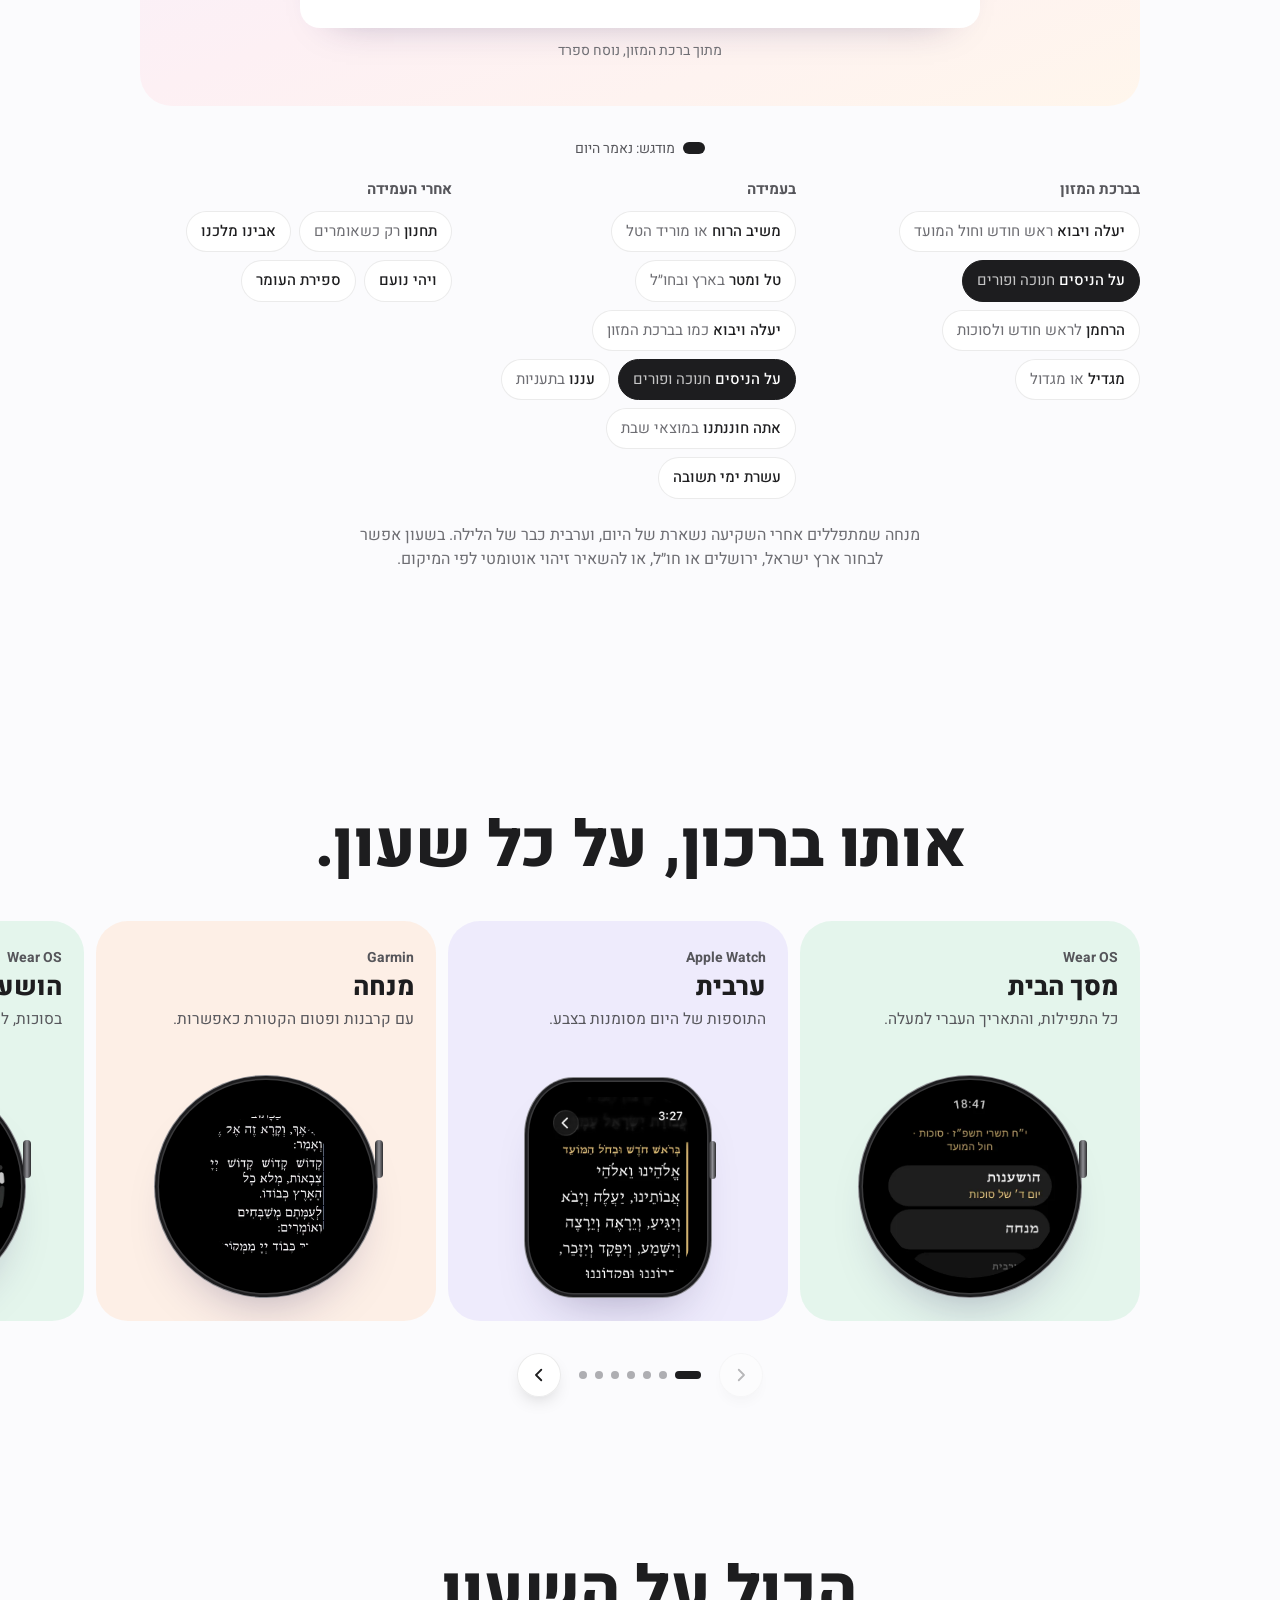
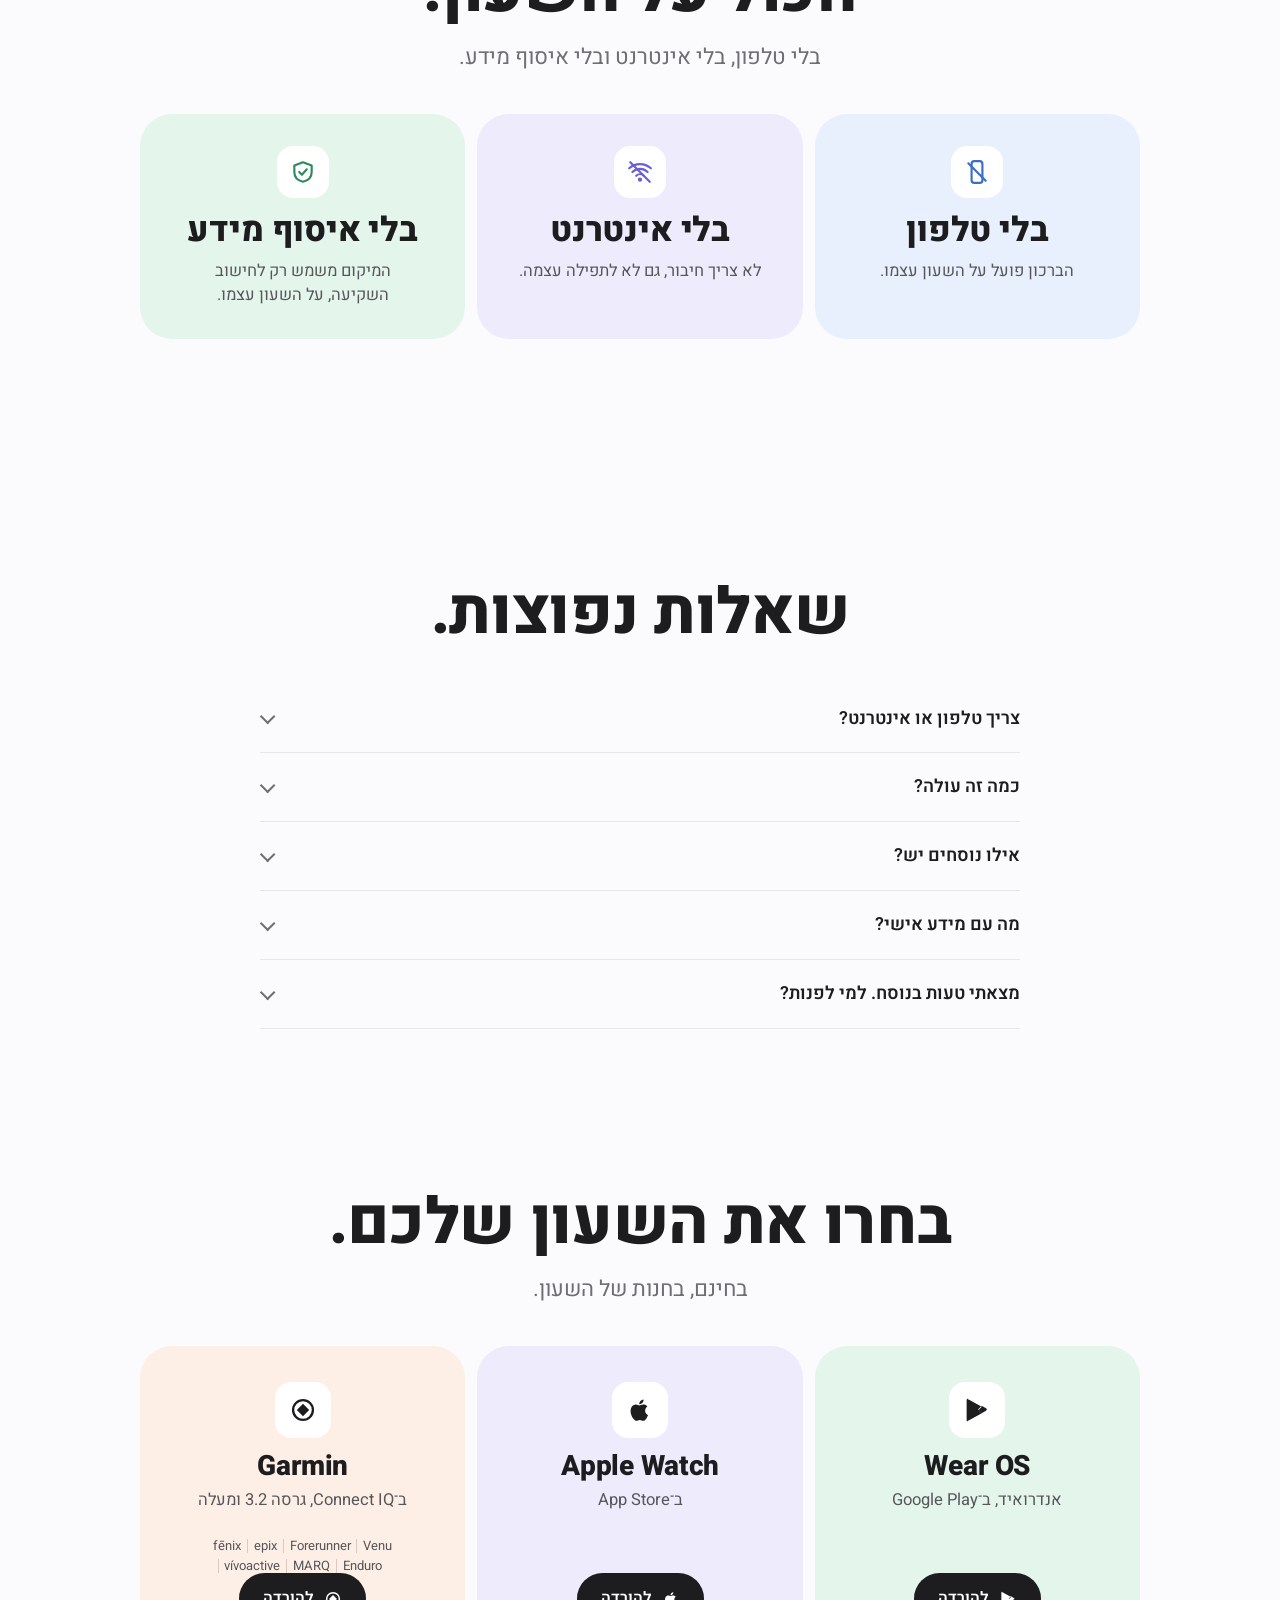
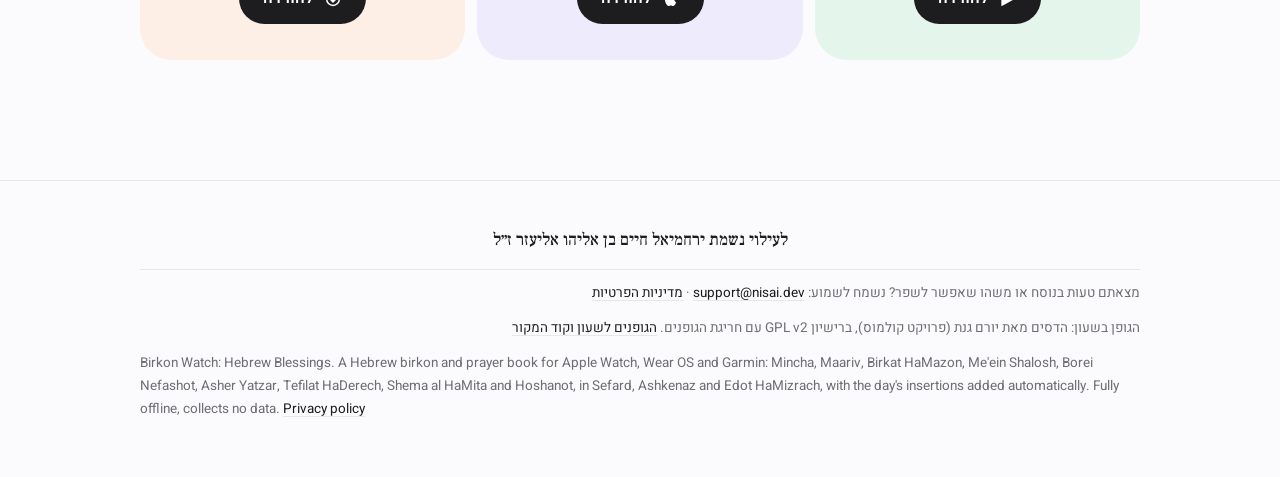
==== commit b50bd936: "Landing page: legend for today's chips, round mask on the live screen text, clearer speed bars and d" ====
--- a/index.html
+++ b/index.html
@@ -87,7 +87,7 @@
 /* the live watch */
 .live{position:relative;width:100%;aspect-ratio:1;border-radius:50%;background:#000;padding:4.5%;
   box-shadow:0 0 0 2px #3a3a3c,0 0 0 6px #1c1c1e,0 0 0 7px #a1a1a6,0 40px 70px -30px rgba(40,30,90,.45)}
-.lscr{position:relative;width:100%;height:100%;border-radius:50%;overflow:hidden;cursor:grab;user-select:none;-webkit-user-select:none;container-type:inline-size;
+.lscr{position:relative;width:100%;height:100%;border-radius:50%;overflow:hidden;-webkit-mask-image:radial-gradient(closest-side,#000 84%,#0000);mask-image:radial-gradient(closest-side,#000 84%,#0000);cursor:grab;user-select:none;-webkit-user-select:none;container-type:inline-size;
   background:radial-gradient(120% 90% at 50% 0%,#17172e 0%,#000 60%)}
 .lscr:active{cursor:grabbing}
 .lscr::after{content:"";position:absolute;inset:auto 0 0;height:24%;z-index:2;pointer-events:none;background:linear-gradient(#0000,#000)}
@@ -193,7 +193,7 @@
 .slide:nth-child(6n+4){background:var(--sky)}.slide:nth-child(6n+5){background:var(--rose)}.slide:nth-child(6n+6){background:var(--butter)}
 .railnav{display:flex;justify-content:center;align-items:center;gap:18px;margin-top:22px}
 .dotsrow{display:flex;justify-content:center;gap:8px}
-.dotsrow button{position:relative;width:8px;height:8px;border-radius:99px;background:#d2d2d7;transition:width .4s var(--ease),background .3s}
+.dotsrow button{position:relative;width:8px;height:8px;border-radius:99px;background:#aeaeb2;transition:width .4s var(--ease),background .3s}
 .dotsrow button::before{content:"";position:absolute;inset:-10px -6px}
 .dotsrow button.on{width:26px;background:var(--ink)}
 
@@ -311,7 +311,7 @@
 /* speed control */
 .speed{gap:5px}
 .speed button{flex:1;height:44px;padding:0;background:none;position:relative}
-.speed button::after{content:"";position:absolute;inset:19px 0;border-radius:3px;background:rgba(47,95,174,.2);transition:background .3s}
+.speed button::after{content:"";position:absolute;inset:19px 0;border-radius:3px;background:rgba(47,95,174,.45);transition:background .3s}
 .speed button.on::after{background:var(--sky-d)}
 .speedv{font-size:14px!important;margin-top:4px!important}
 .speedv span{font-weight:700;color:var(--sky-d)}
@@ -350,7 +350,7 @@
 @media (max-width:739px){
   .card .dev,.card .mini{margin-bottom:-18%}
   .card.peach.has-dev{display:block;padding-bottom:28px;min-height:250px}
-  .card.peach.has-dev>h3,.card.peach.has-dev>p,.card.peach.has-dev>.lbl{max-width:58%}
+  .card.peach.has-dev>h3,.card.peach.has-dev>p,.card.peach.has-dev>.lbl{max-width:54%}
   .card.peach.has-dev>.dev{position:absolute;left:-2%;bottom:-6%;width:46%;margin:0}
   .card.peach .hface{font-size:9cqw}
   .trio{gap:6vw}
@@ -430,6 +430,14 @@
 .proof:hover{background:rgba(255,255,255,.7)}
 .mlink{margin-inline-start:auto;margin-inline-end:14px;font-size:14px;font-weight:600;color:var(--muted);padding:10px 4px}
 @media (min-width:740px){.mlink{display:none}#features{padding-top:72px}}
+.dl .models{display:flex;flex-wrap:wrap;justify-content:center;gap:6px 0;margin:8px 0 0;font-size:13px;color:#56565b;list-style:none;padding:0}
+.dl .models li{white-space:nowrap}
+.dl .models li{padding:0 .45em;border-inline-start:1px solid rgba(0,0,0,.15);line-height:1.1}
+.dl .models li:first-child{border-inline-start:0}
+@media (max-width:739px){.dl .card>.models{flex-basis:100%;order:3;justify-content:flex-end;margin-top:2px}}
+.legend{margin:32px 0 0;text-align:center;font-size:14px;color:#56565b}
+.legend .chip-dot{display:inline-block;width:22px;height:12px;border-radius:99px;background:var(--ink);vertical-align:-1px;margin-inline-end:8px}
+.legend+.groups{margin-top:18px}
 </style>
 </head>
 <body>
@@ -541,6 +549,7 @@
       </div>
       <p class="note">מתוך ברכת המזון, נוסח ספרד</p>
     </div>
+    <p class="legend"><span class="chip-dot"></span>מודגש: נאמר היום</p>
     <div class="groups rv">
       <div class="grp"><h3>בברכת המזון</h3><ul class="chips"><li data-k="יעלה ויבוא">יעלה ויבוא <span>ראש חודש וחול המועד</span></li><li data-k="על הניסים">על הניסים <span>חנוכה ופורים</span></li><li data-k="הרחמן">הרחמן <span>לראש חודש ולסוכות</span></li><li>מגדיל <span>או מגדול</span></li></ul></div>
       <div class="grp"><h3>בעמידה</h3><ul class="chips"><li>משיב הרוח <span>או מוריד הטל</span></li><li>טל ומטר <span>בארץ ובחו״ל</span></li><li data-k="יעלה ויבוא">יעלה ויבוא <span>כמו בברכת המזון</span></li><li data-k="על הניסים">על הניסים <span>חנוכה ופורים</span></li><li>עננו <span>בתעניות</span></li><li>אתה חוננתנו <span>במוצאי שבת</span></li><li>עשרת ימי תשובה</li></ul></div>
@@ -600,7 +609,7 @@
     <div class="dl">
       <div class="card mint rv"><span class="appic" aria-hidden="true"><svg class="i"><use href="#i-play"/></svg></span><h3>Wear OS</h3><p>אנדרואיד, ב־<bdi>Google Play</bdi></p><a class="btn" href="https://play.google.com/store/apps/details?id=com.noam.birkon" target="_blank" rel="noopener"><svg class="i"><use href="#i-play"/></svg>להורדה</a></div>
       <div class="card lav rv" style="--d:.08s"><span class="appic" aria-hidden="true"><svg class="i"><use href="#i-apple"/></svg></span><h3>Apple Watch</h3><p>ב־<bdi>App Store</bdi></p><a class="btn" href="https://apps.apple.com/app/%D7%91%D7%A8%D7%9B%D7%95%D7%9F-%D7%9C%D7%A9%D7%A2%D7%95%D7%9F/id6816498769" target="_blank" rel="noopener"><svg class="i"><use href="#i-apple"/></svg>להורדה</a></div>
-      <div class="card peach rv" style="--d:.16s"><span class="appic" aria-hidden="true"><svg class="i"><use href="#i-garmin"/></svg></span><h3>Garmin</h3><p>ב־<bdi>Connect IQ</bdi>, גרסה 3.2 ומעלה</p><p class="models">fēnix&nbsp;· epix&nbsp;· Forerunner&nbsp;· Venu&nbsp;· vívoactive&nbsp;· MARQ&nbsp;· Enduro</p><a class="btn" href="https://apps.garmin.com/apps/5a3bef7b-743d-4c35-bd46-21d68fb27724" target="_blank" rel="noopener"><svg class="i"><use href="#i-garmin"/></svg>להורדה</a></div>
+      <div class="card peach rv" style="--d:.16s"><span class="appic" aria-hidden="true"><svg class="i"><use href="#i-garmin"/></svg></span><h3>Garmin</h3><p>ב־<bdi>Connect IQ</bdi>, גרסה 3.2 ומעלה</p><ul class="models" dir="ltr"><li>fēnix</li><li>epix</li><li>Forerunner</li><li>Venu</li><li>vívoactive</li><li>MARQ</li><li>Enduro</li></ul><a class="btn" href="https://apps.garmin.com/apps/5a3bef7b-743d-4c35-bd46-21d68fb27724" target="_blank" rel="noopener"><svg class="i"><use href="#i-garmin"/></svg>להורדה</a></div>
     </div>
   </div>
 </section>
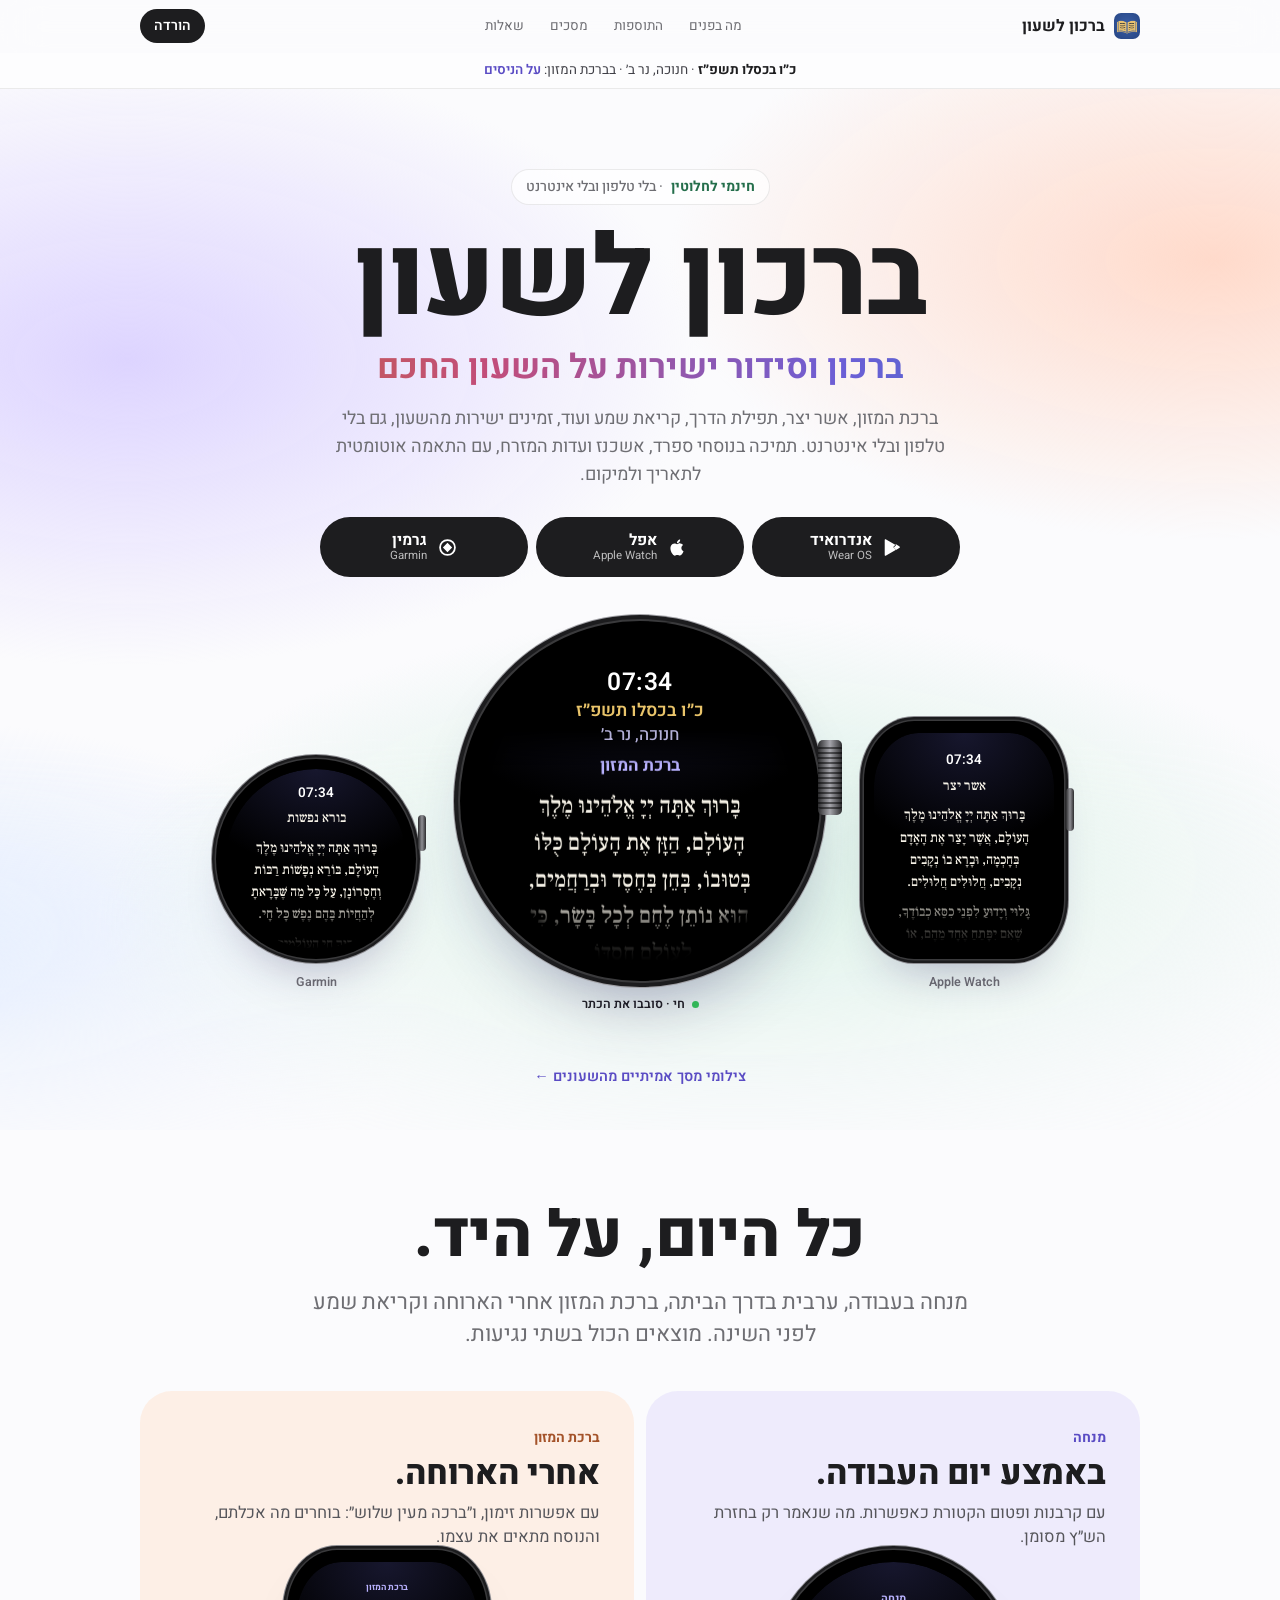
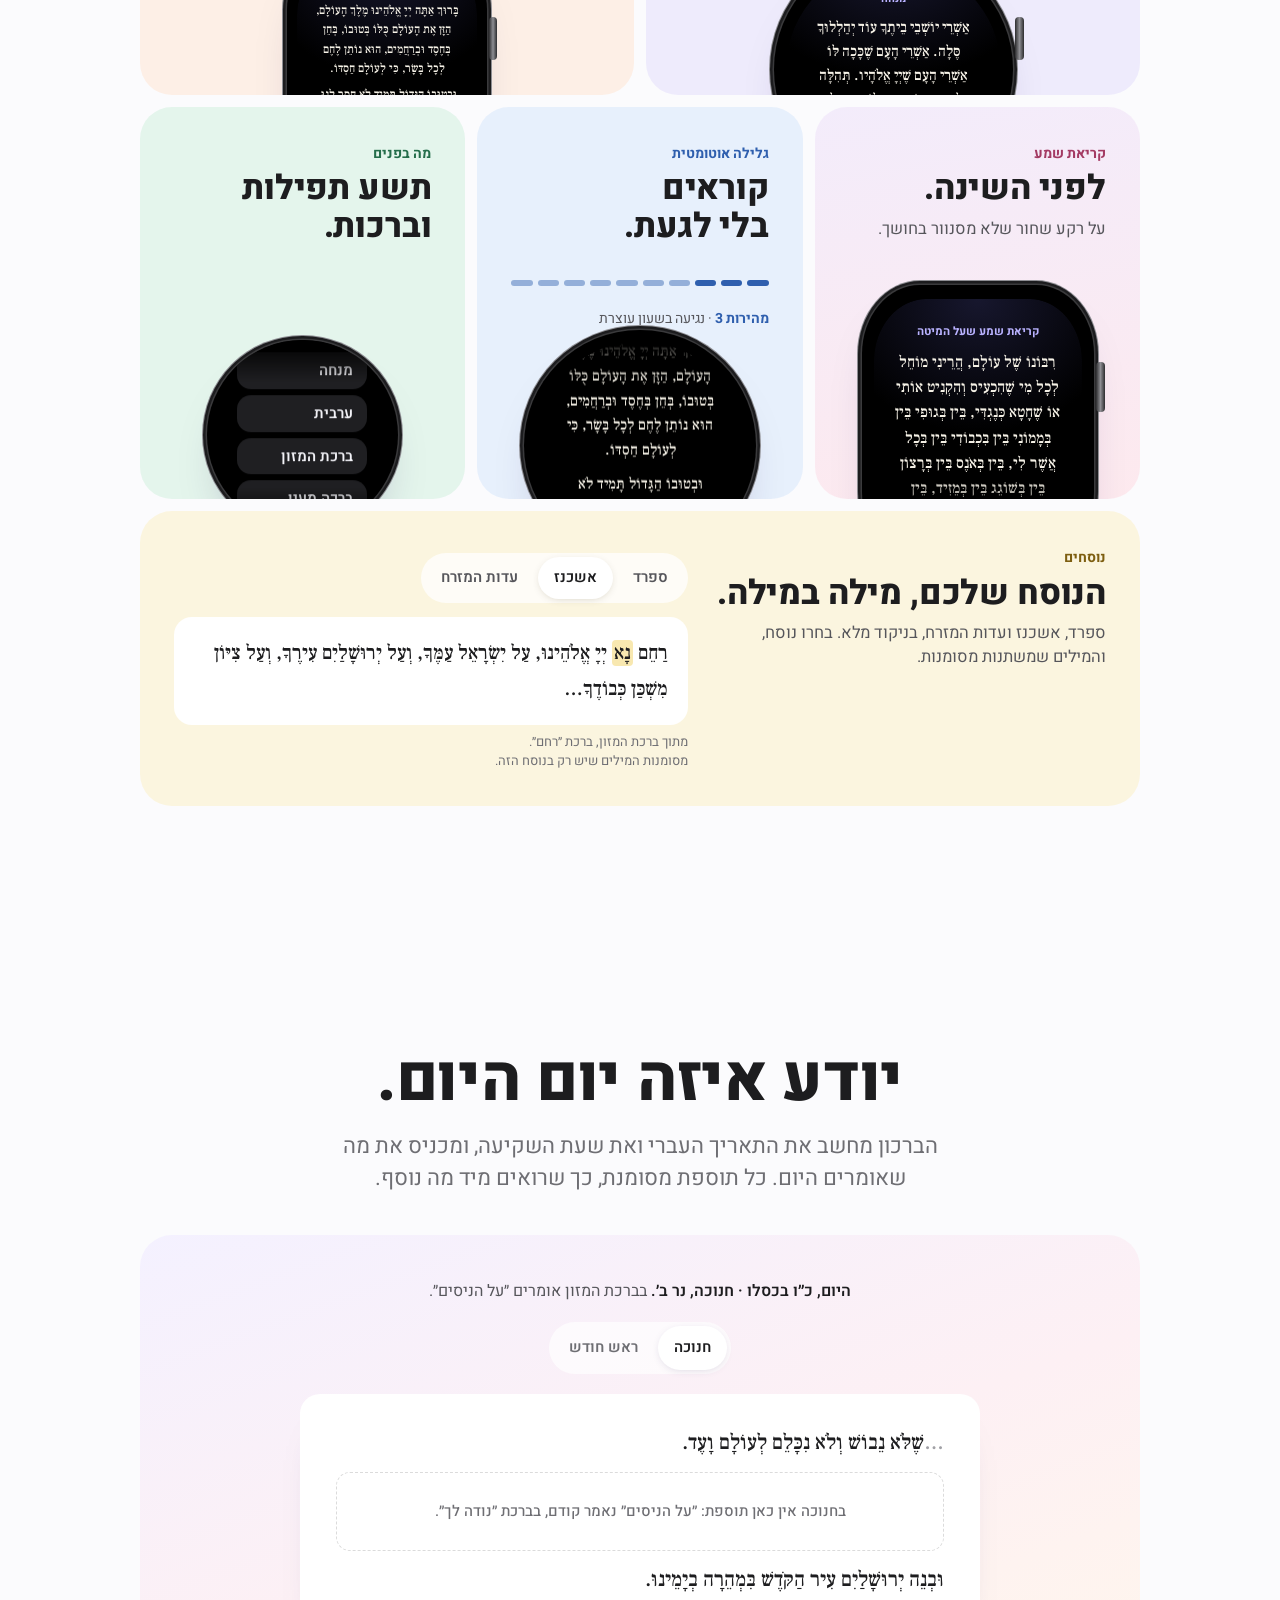
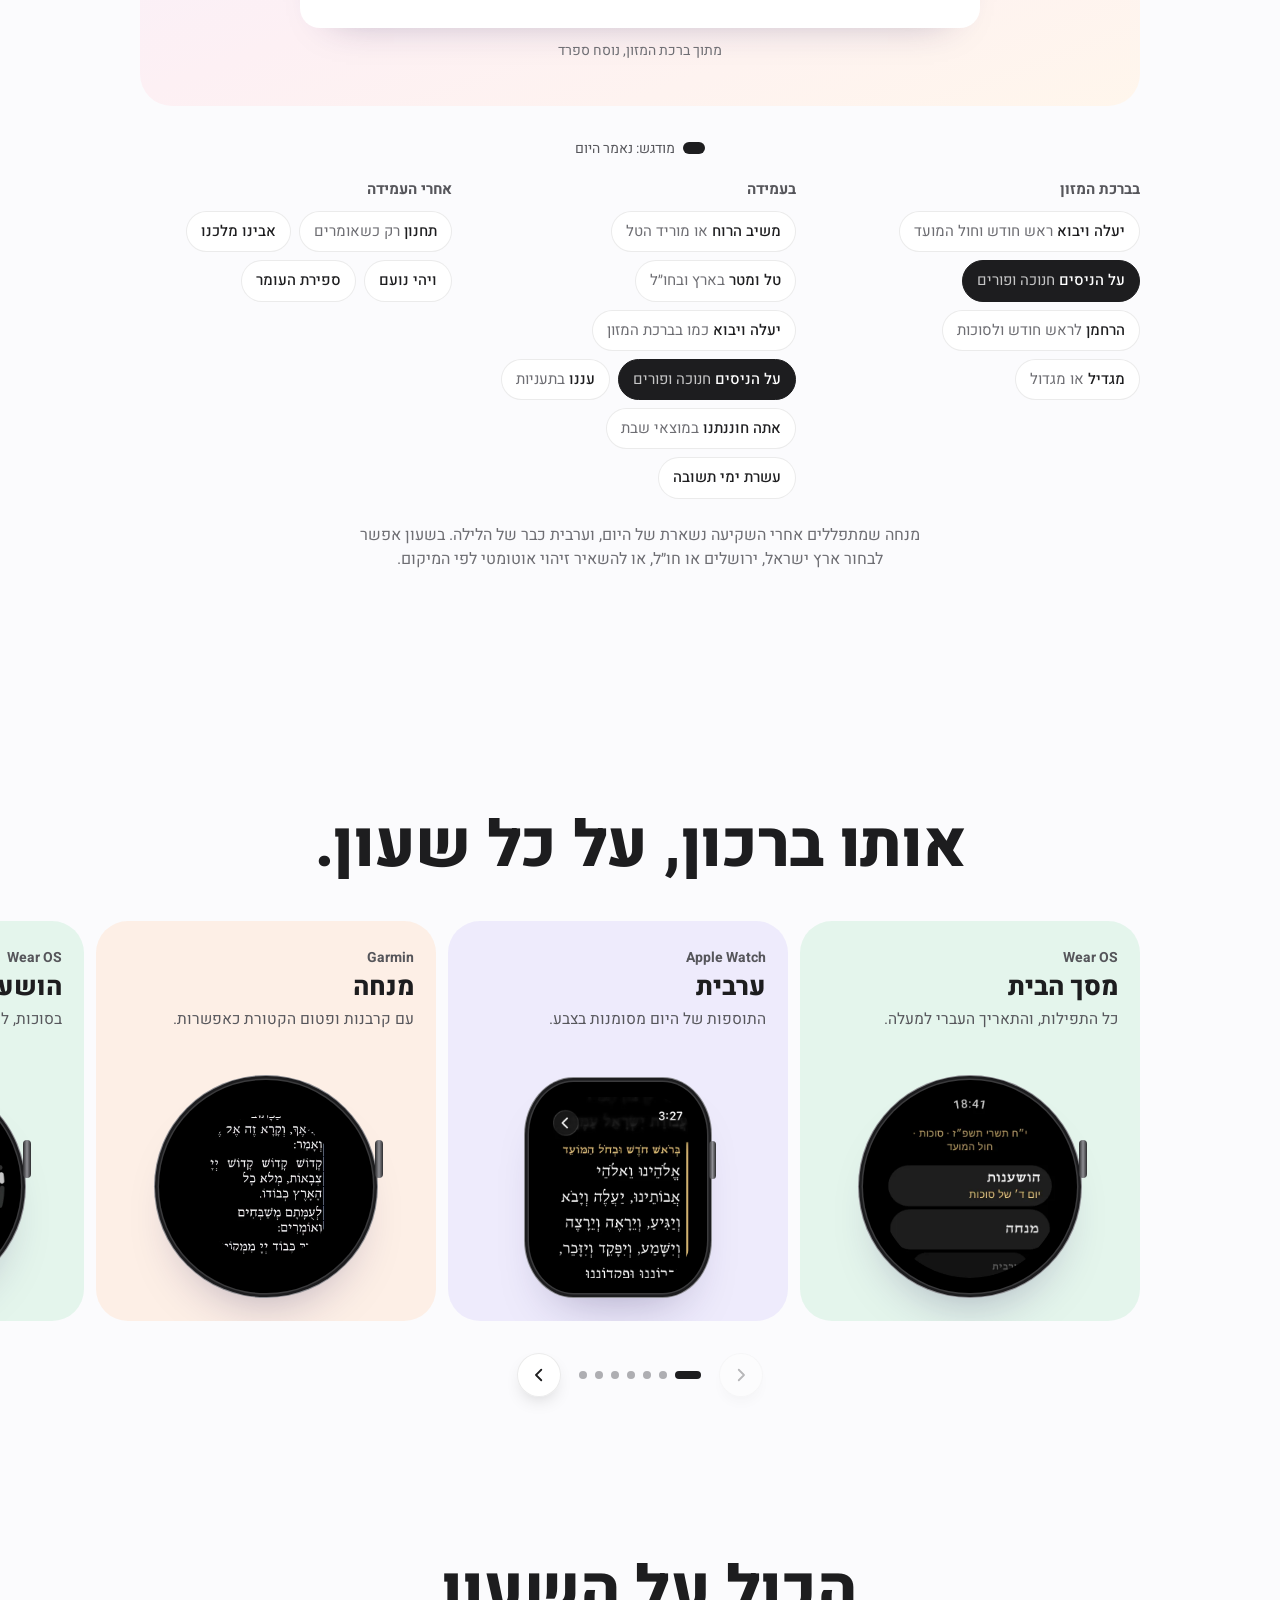
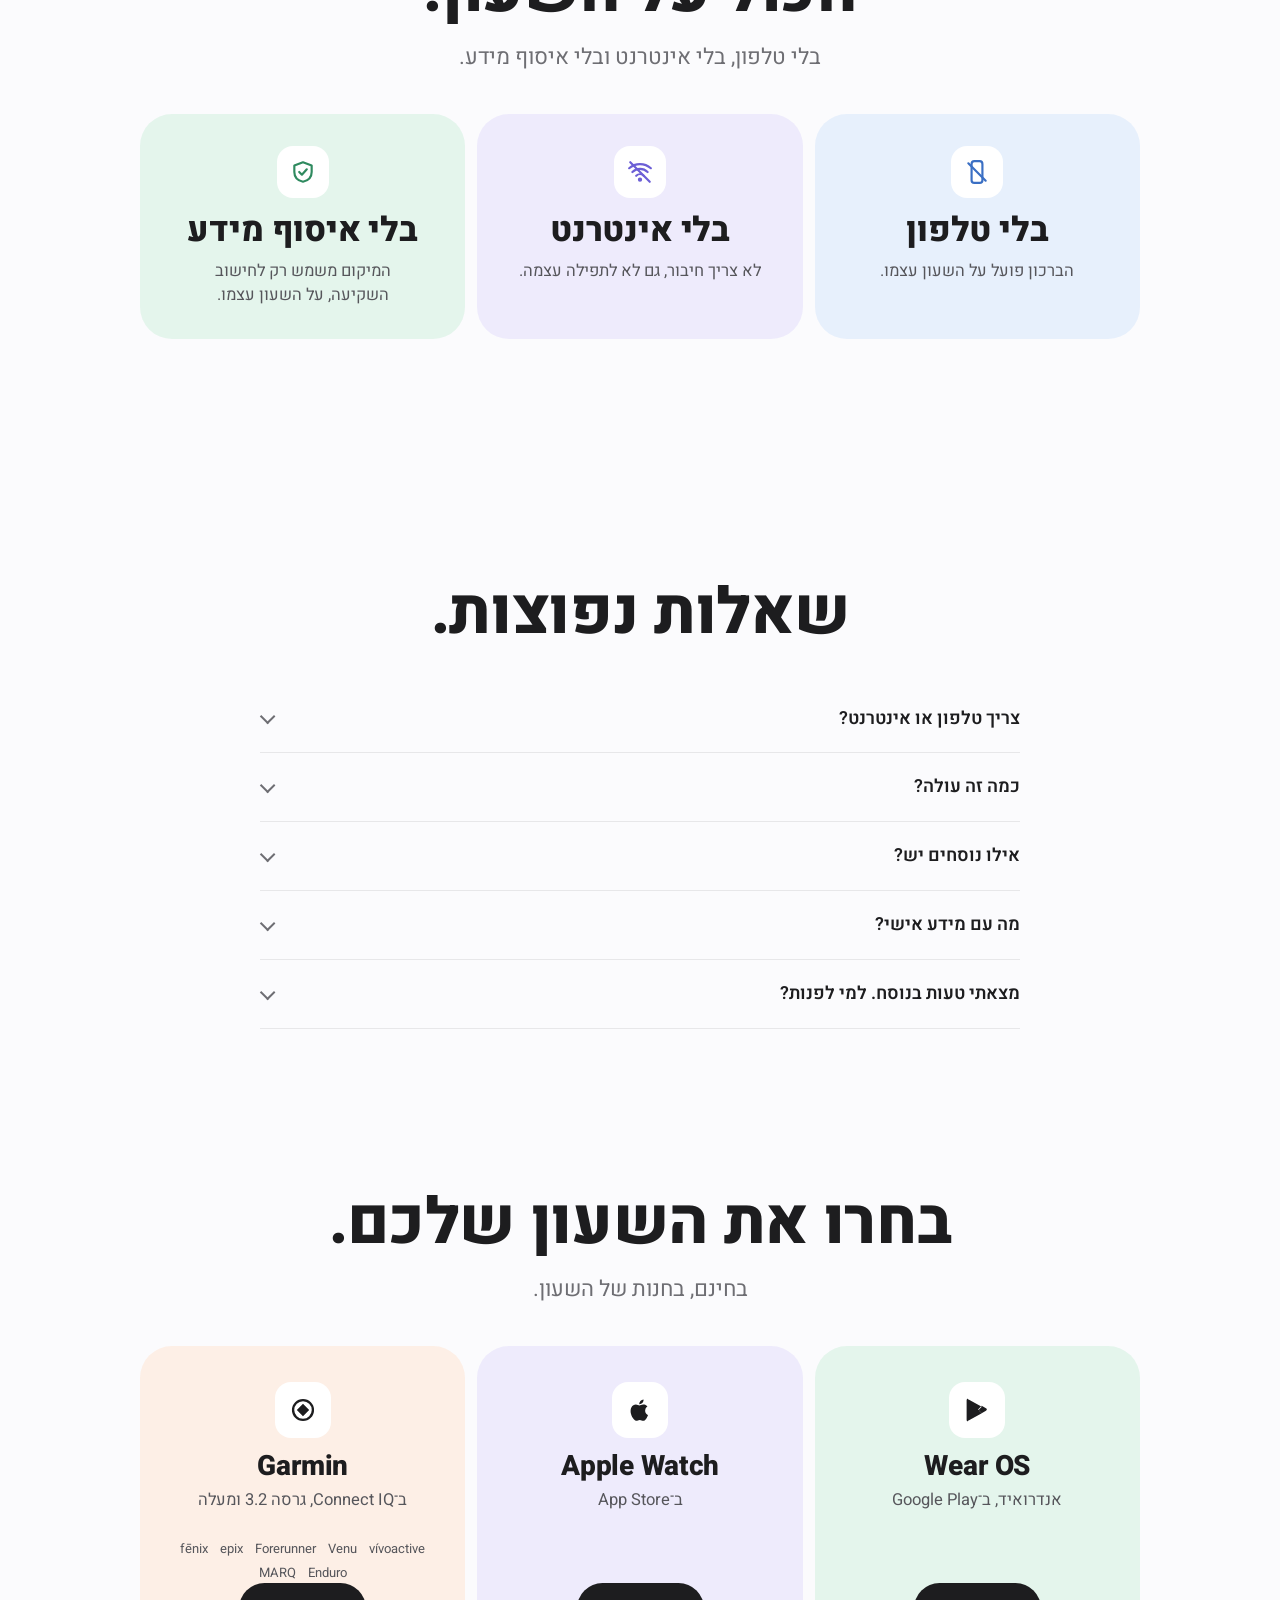
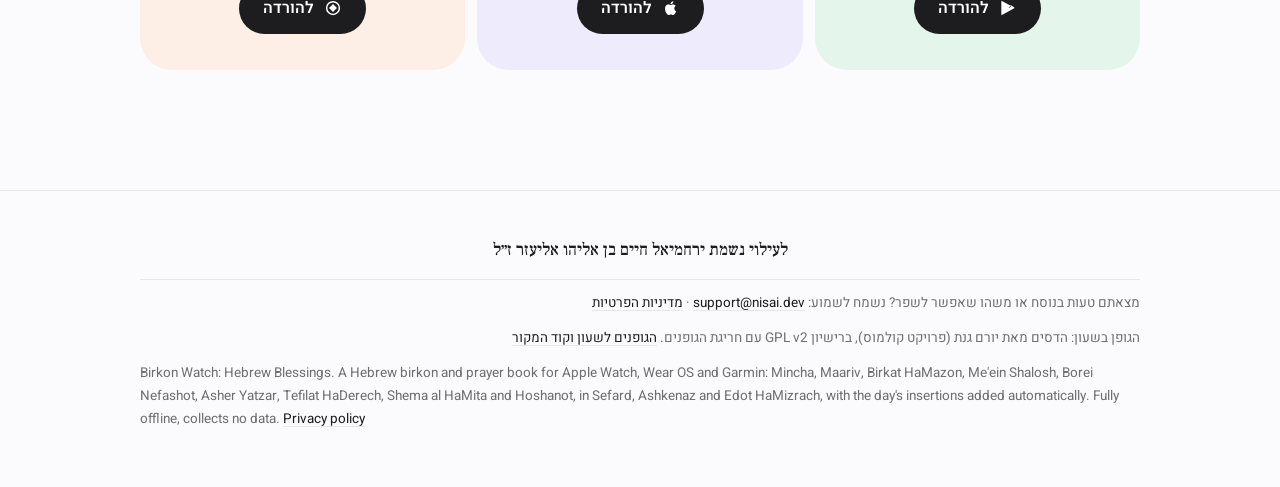
==== commit efc1e25c: "Landing page: meal card heading on one line on phones, Garmin models as a simple spaced list Co-Auth" ====
--- a/index.html
+++ b/index.html
@@ -350,7 +350,8 @@
 @media (max-width:739px){
   .card .dev,.card .mini{margin-bottom:-18%}
   .card.peach.has-dev{display:block;padding-bottom:28px;min-height:250px}
-  .card.peach.has-dev>h3,.card.peach.has-dev>p,.card.peach.has-dev>.lbl{max-width:54%}
+  .card.peach.has-dev>h3,.card.peach.has-dev>.lbl{max-width:none}
+  .card.peach.has-dev>p{max-width:56%}
   .card.peach.has-dev>.dev{position:absolute;left:-2%;bottom:-6%;width:46%;margin:0}
   .card.peach .hface{font-size:9cqw}
   .trio{gap:6vw}
@@ -430,11 +431,9 @@
 .proof:hover{background:rgba(255,255,255,.7)}
 .mlink{margin-inline-start:auto;margin-inline-end:14px;font-size:14px;font-weight:600;color:var(--muted);padding:10px 4px}
 @media (min-width:740px){.mlink{display:none}#features{padding-top:72px}}
-.dl .models{display:flex;flex-wrap:wrap;justify-content:center;gap:6px 0;margin:8px 0 0;font-size:13px;color:#56565b;list-style:none;padding:0}
+.dl .models{display:flex;flex-wrap:wrap;justify-content:center;gap:4px 12px;margin:8px 0 0;font-size:13px;color:#56565b;list-style:none;padding:0}
 .dl .models li{white-space:nowrap}
-.dl .models li{padding:0 .45em;border-inline-start:1px solid rgba(0,0,0,.15);line-height:1.1}
-.dl .models li:first-child{border-inline-start:0}
-@media (max-width:739px){.dl .card>.models{flex-basis:100%;order:3;justify-content:flex-end;margin-top:2px}}
+@media (max-width:739px){.dl .card>.models{flex-basis:100%;order:3;justify-content:flex-start;margin-top:2px}}
 .legend{margin:32px 0 0;text-align:center;font-size:14px;color:#56565b}
 .legend .chip-dot{display:inline-block;width:22px;height:12px;border-radius:99px;background:var(--ink);vertical-align:-1px;margin-inline-end:8px}
 .legend+.groups{margin-top:18px}
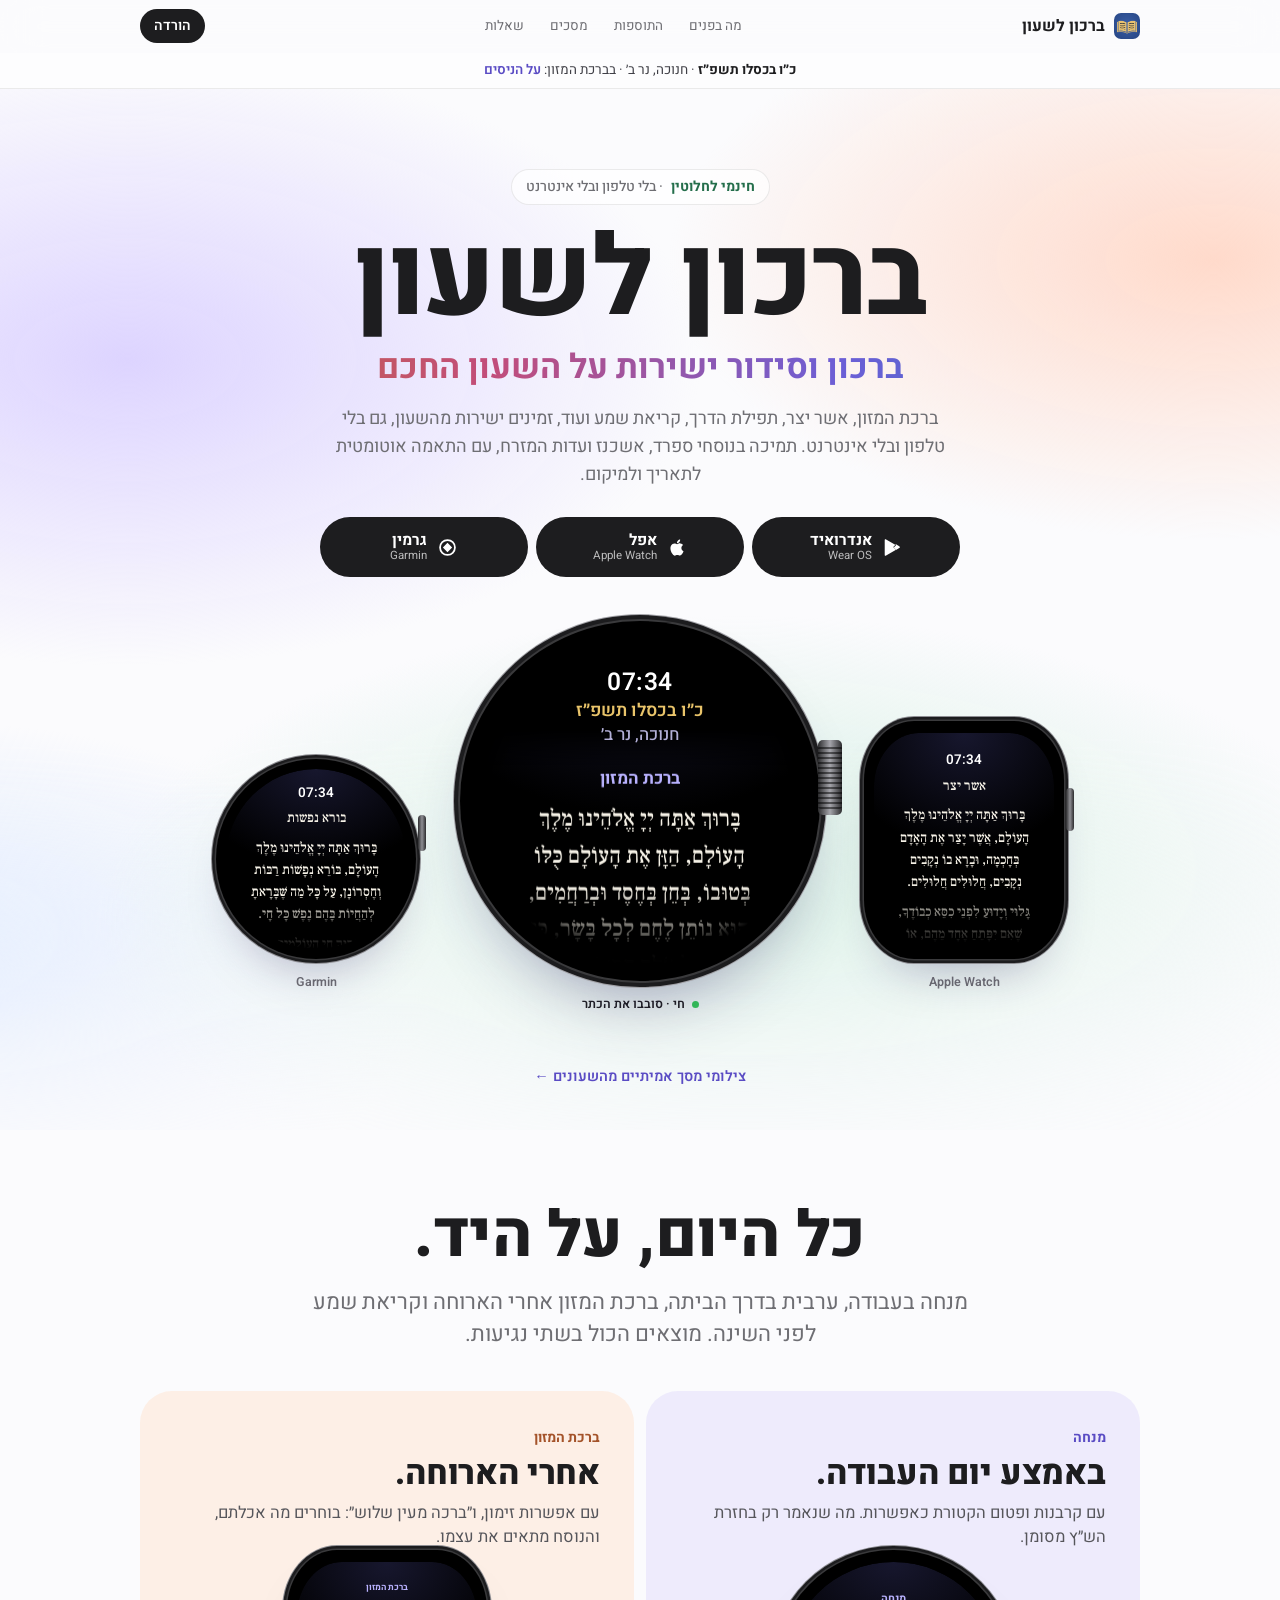
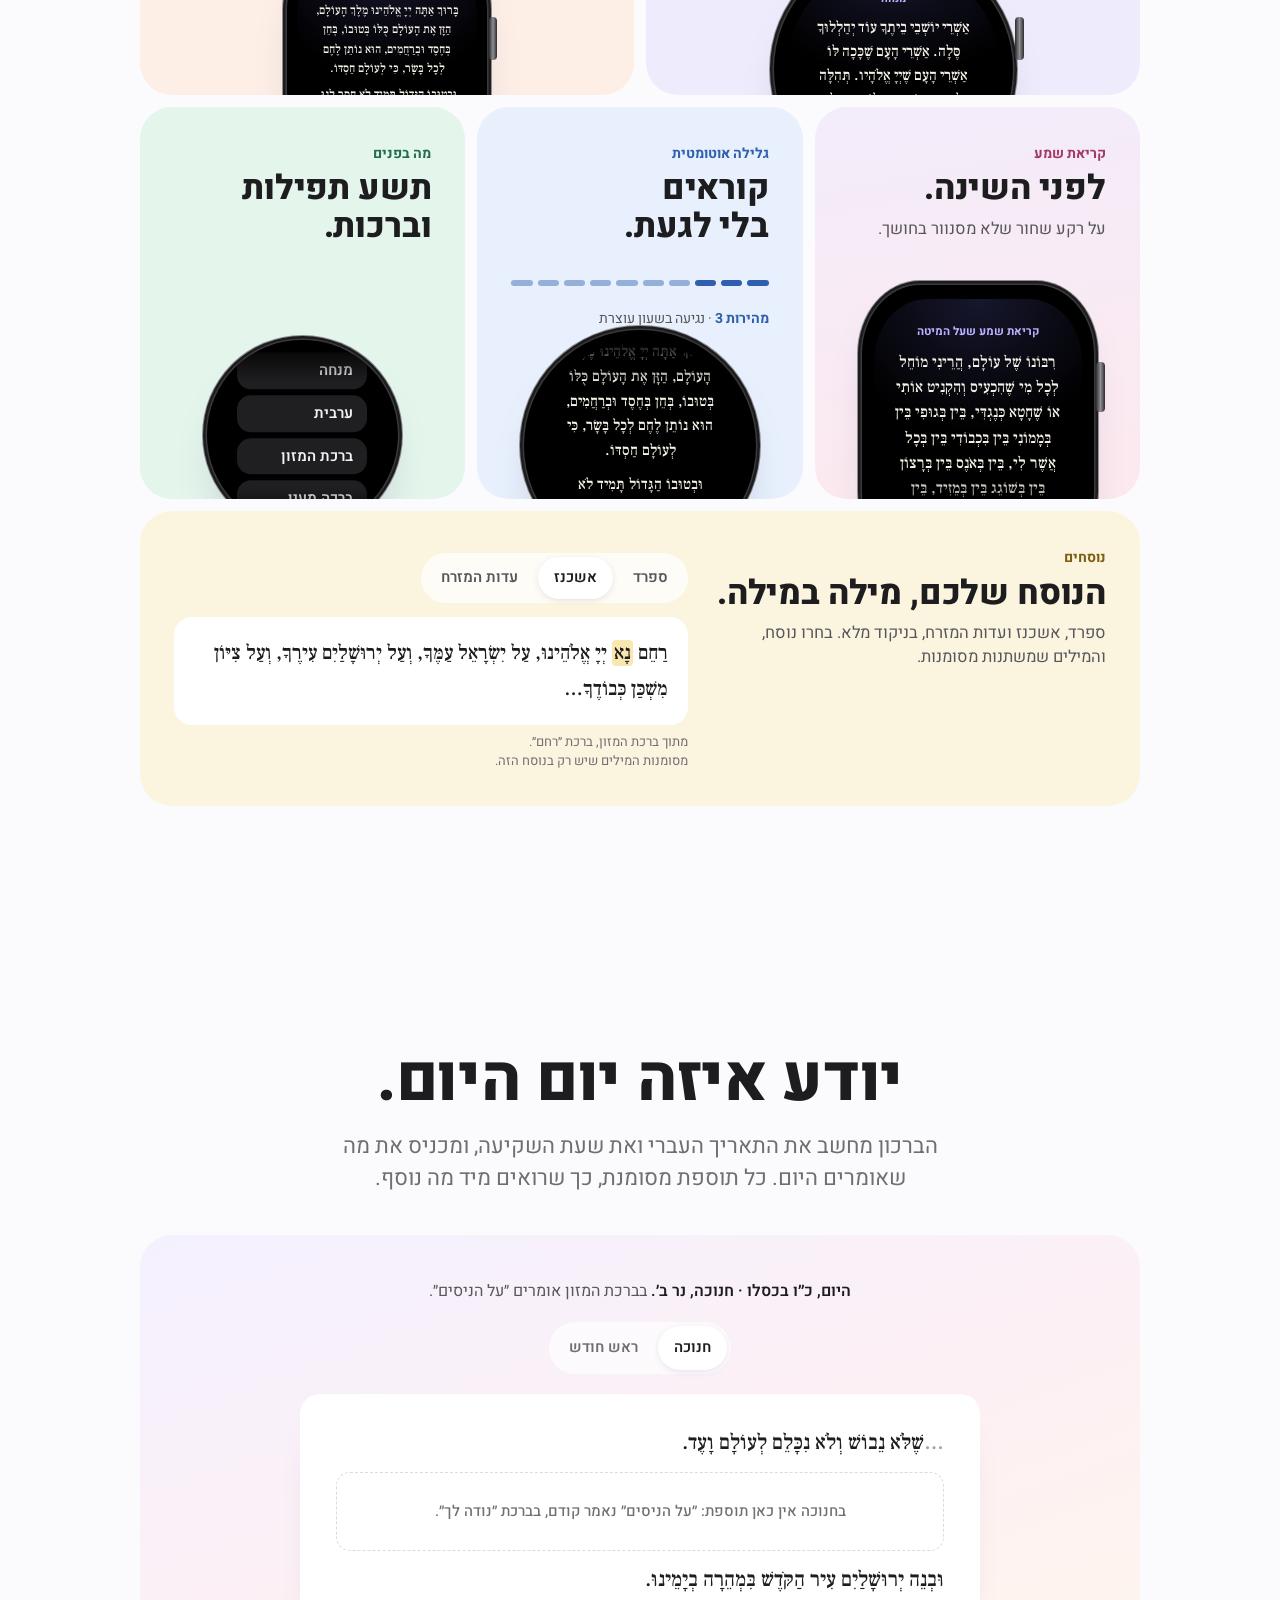
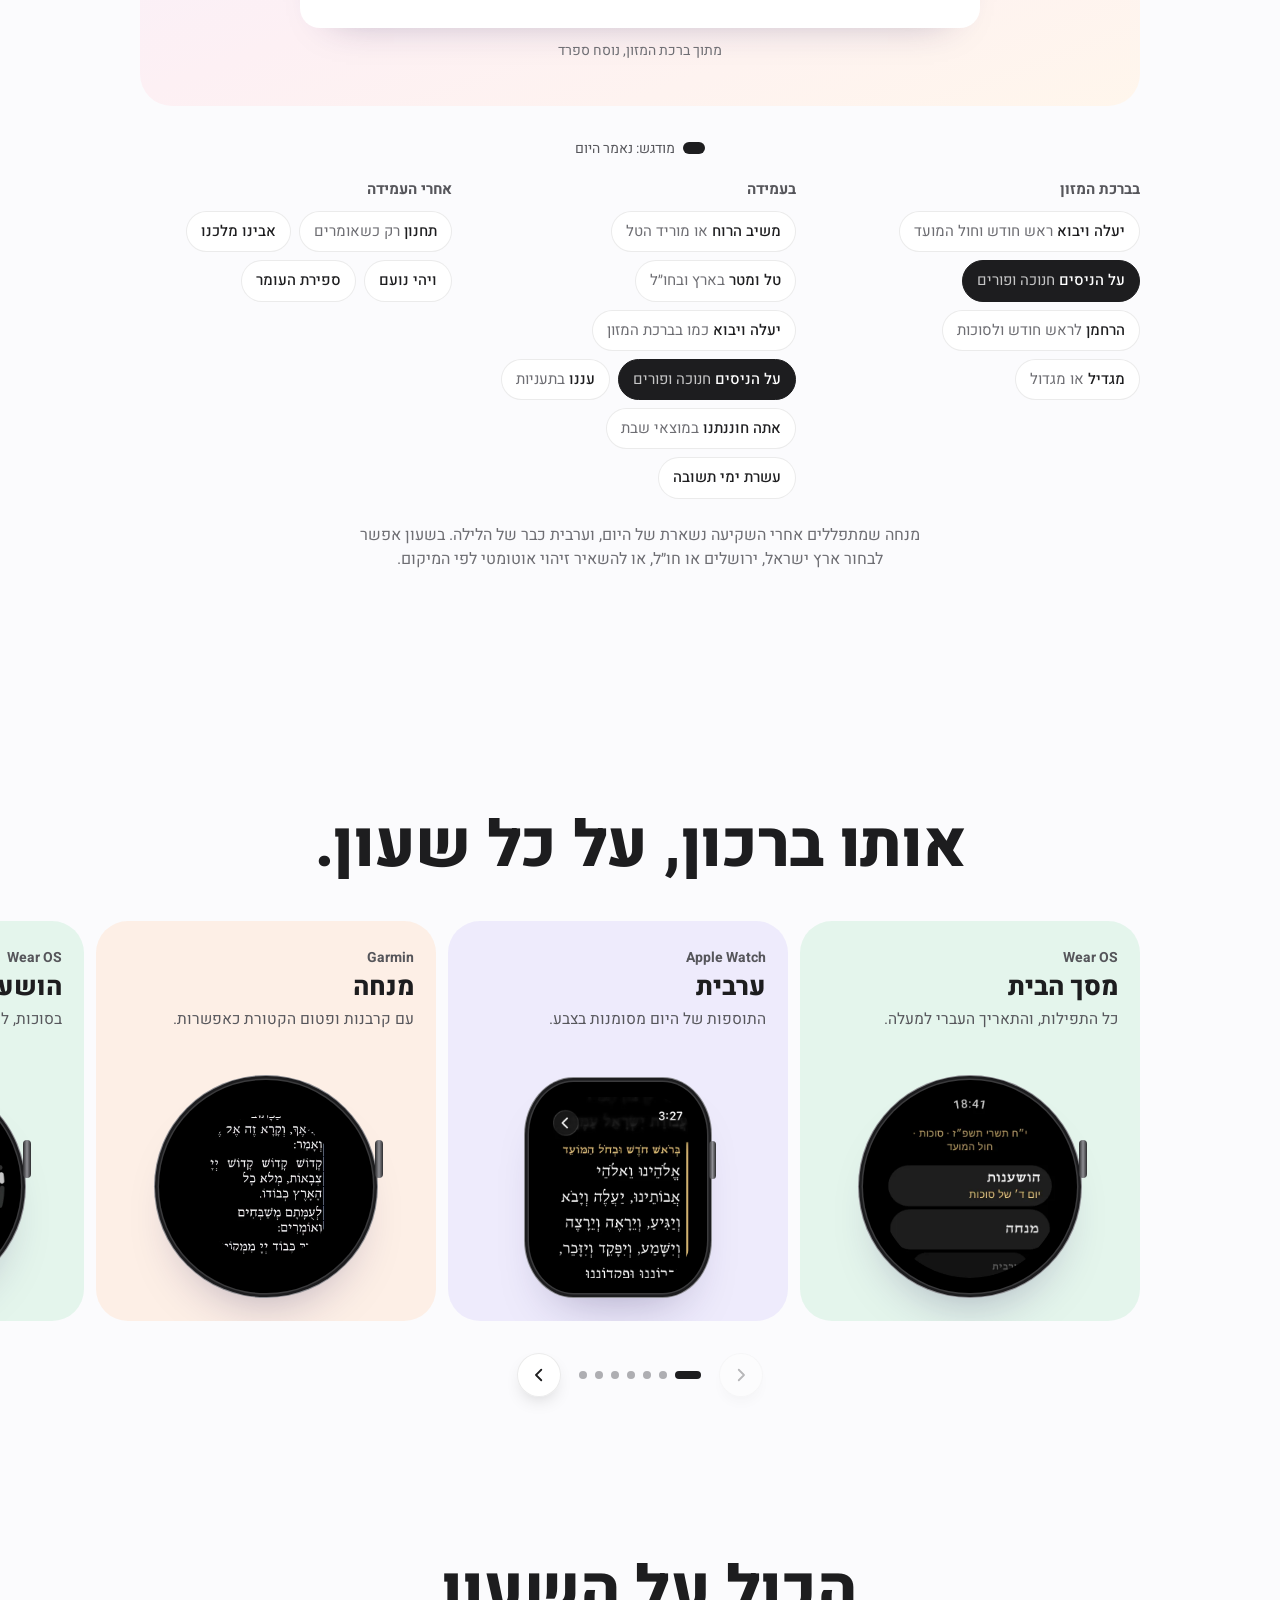
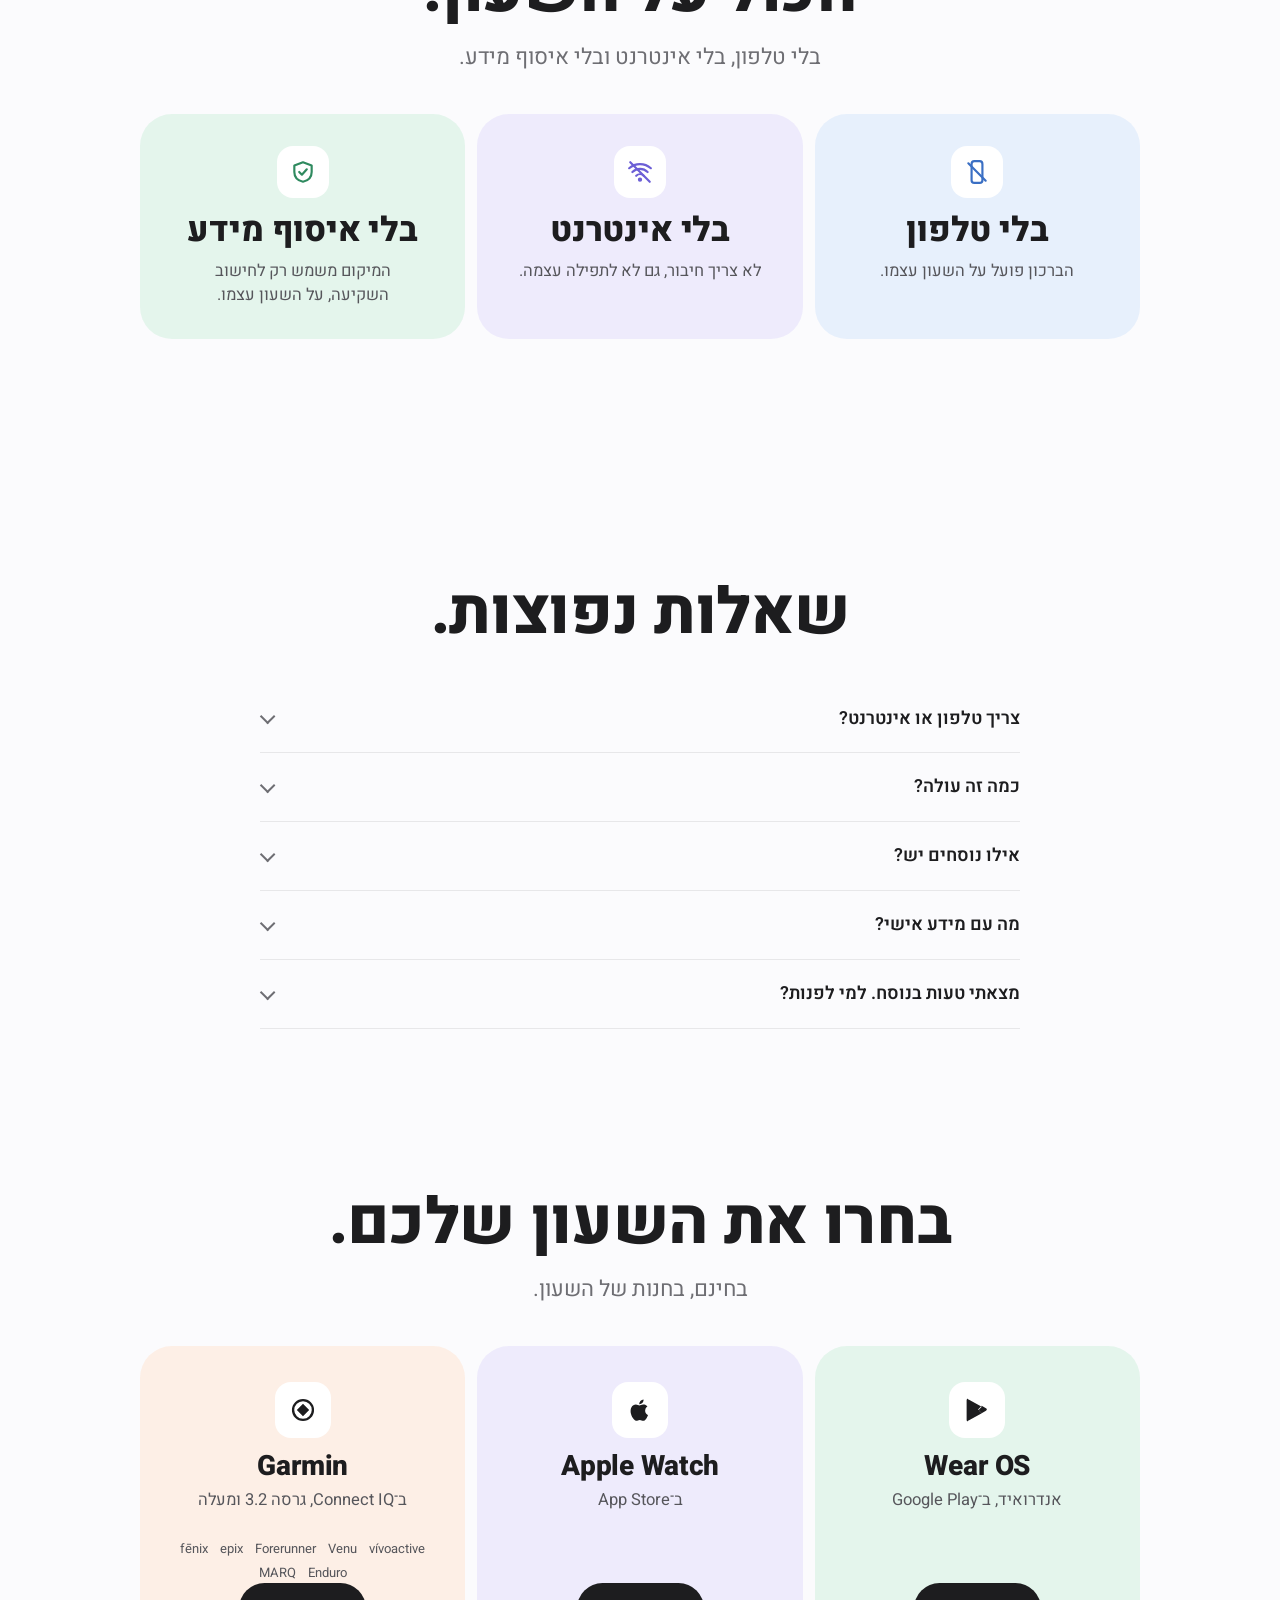
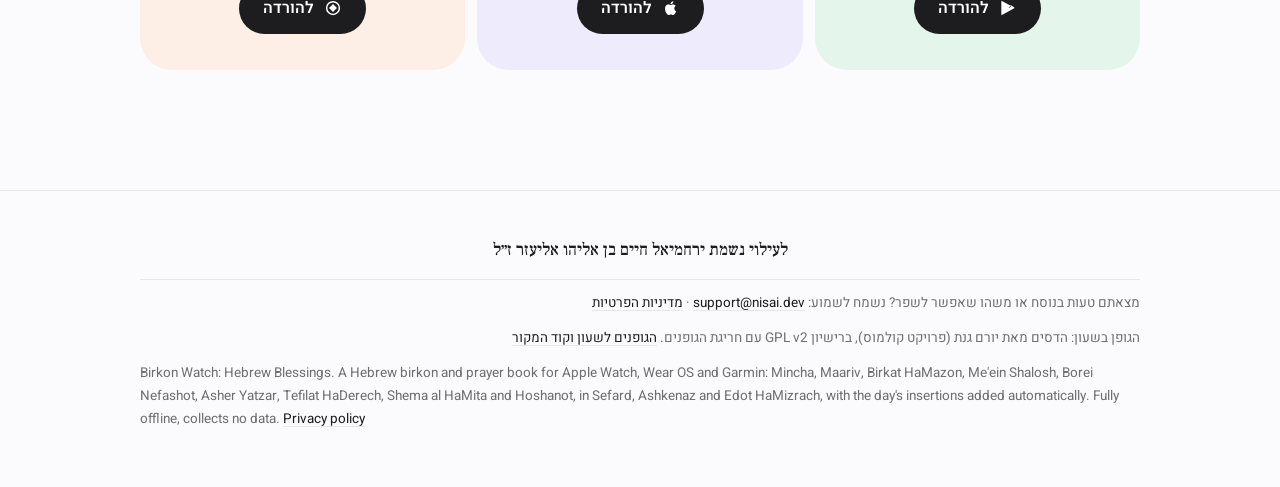
==== commit 884f0bc1: "Landing page: meal-card text clear of the watch, Garmin models split evenly on phones Co-Authored-By" ====
--- a/index.html
+++ b/index.html
@@ -351,8 +351,8 @@
   .card .dev,.card .mini{margin-bottom:-18%}
   .card.peach.has-dev{display:block;padding-bottom:28px;min-height:250px}
   .card.peach.has-dev>h3,.card.peach.has-dev>.lbl{max-width:none}
-  .card.peach.has-dev>p{max-width:56%}
-  .card.peach.has-dev>.dev{position:absolute;left:-2%;bottom:-6%;width:46%;margin:0}
+  .card.peach.has-dev>p{max-width:52%;text-wrap:pretty}
+  .card.peach.has-dev>.dev{position:absolute;left:-5%;bottom:-6%;width:46%;margin:0}
   .card.peach .hface{font-size:9cqw}
   .trio{gap:6vw}
   .trio .w:nth-child(1),.trio .w:nth-child(3){--s:19vw}
@@ -433,7 +433,7 @@
 @media (min-width:740px){.mlink{display:none}#features{padding-top:72px}}
 .dl .models{display:flex;flex-wrap:wrap;justify-content:center;gap:4px 12px;margin:8px 0 0;font-size:13px;color:#56565b;list-style:none;padding:0}
 .dl .models li{white-space:nowrap}
-@media (max-width:739px){.dl .card>.models{flex-basis:100%;order:3;justify-content:flex-start;margin-top:2px}}
+@media (max-width:739px){.dl .card>.models{flex-basis:100%;max-width:17em;order:3;justify-content:flex-start;margin-top:2px}}
 .legend{margin:32px 0 0;text-align:center;font-size:14px;color:#56565b}
 .legend .chip-dot{display:inline-block;width:22px;height:12px;border-radius:99px;background:var(--ink);vertical-align:-1px;margin-inline-end:8px}
 .legend+.groups{margin-top:18px}
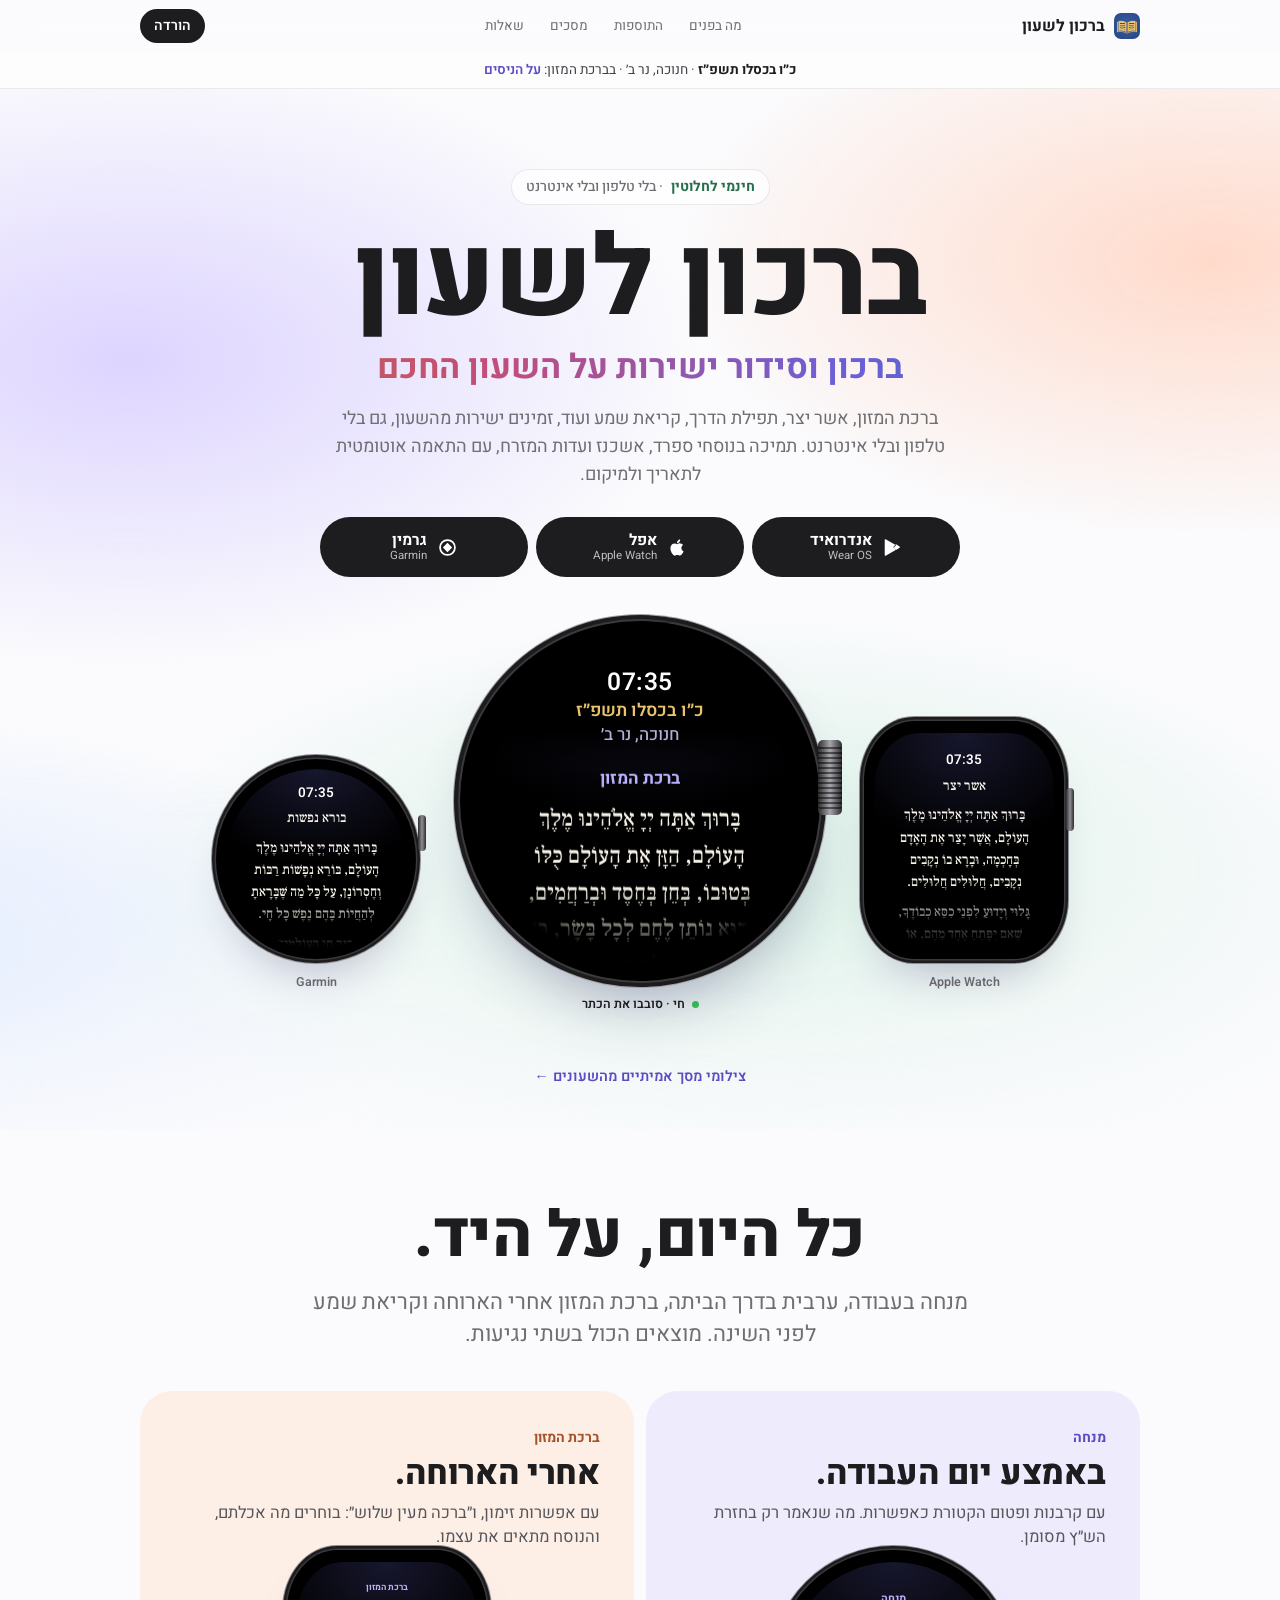
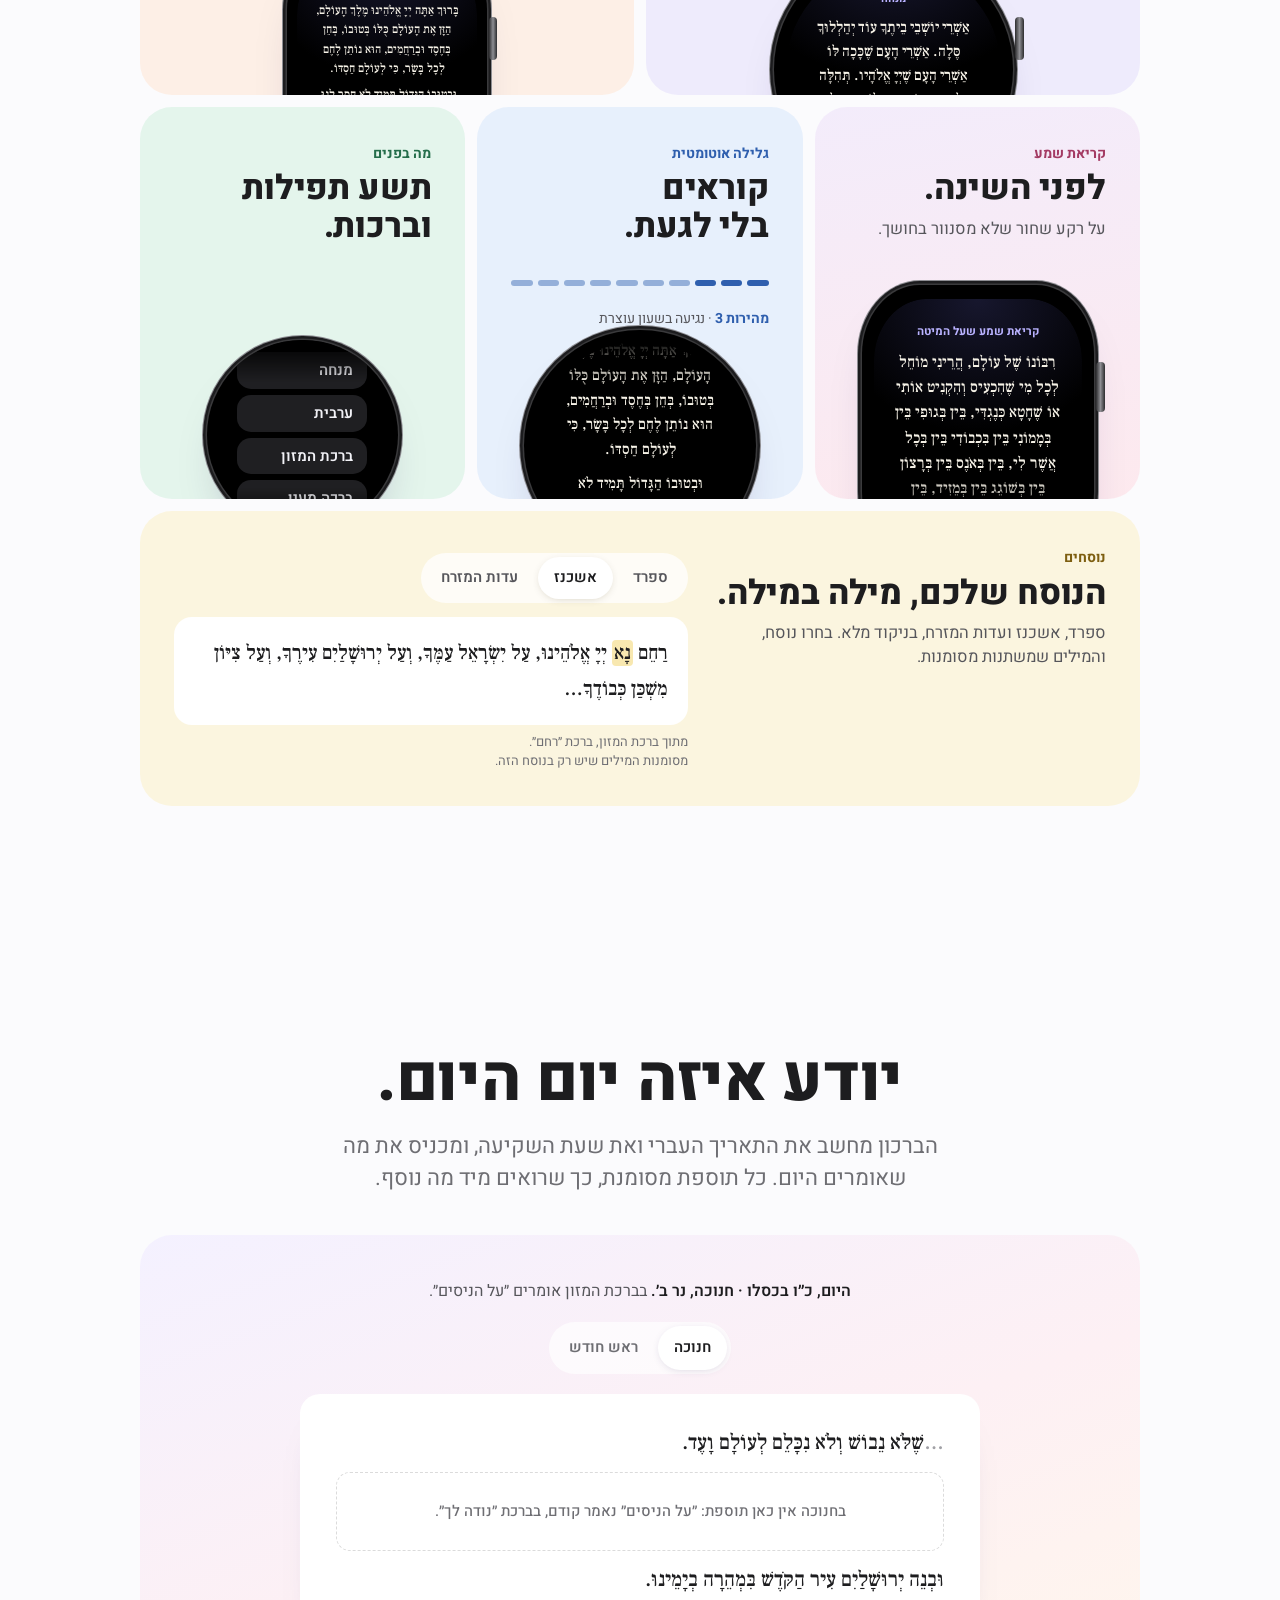
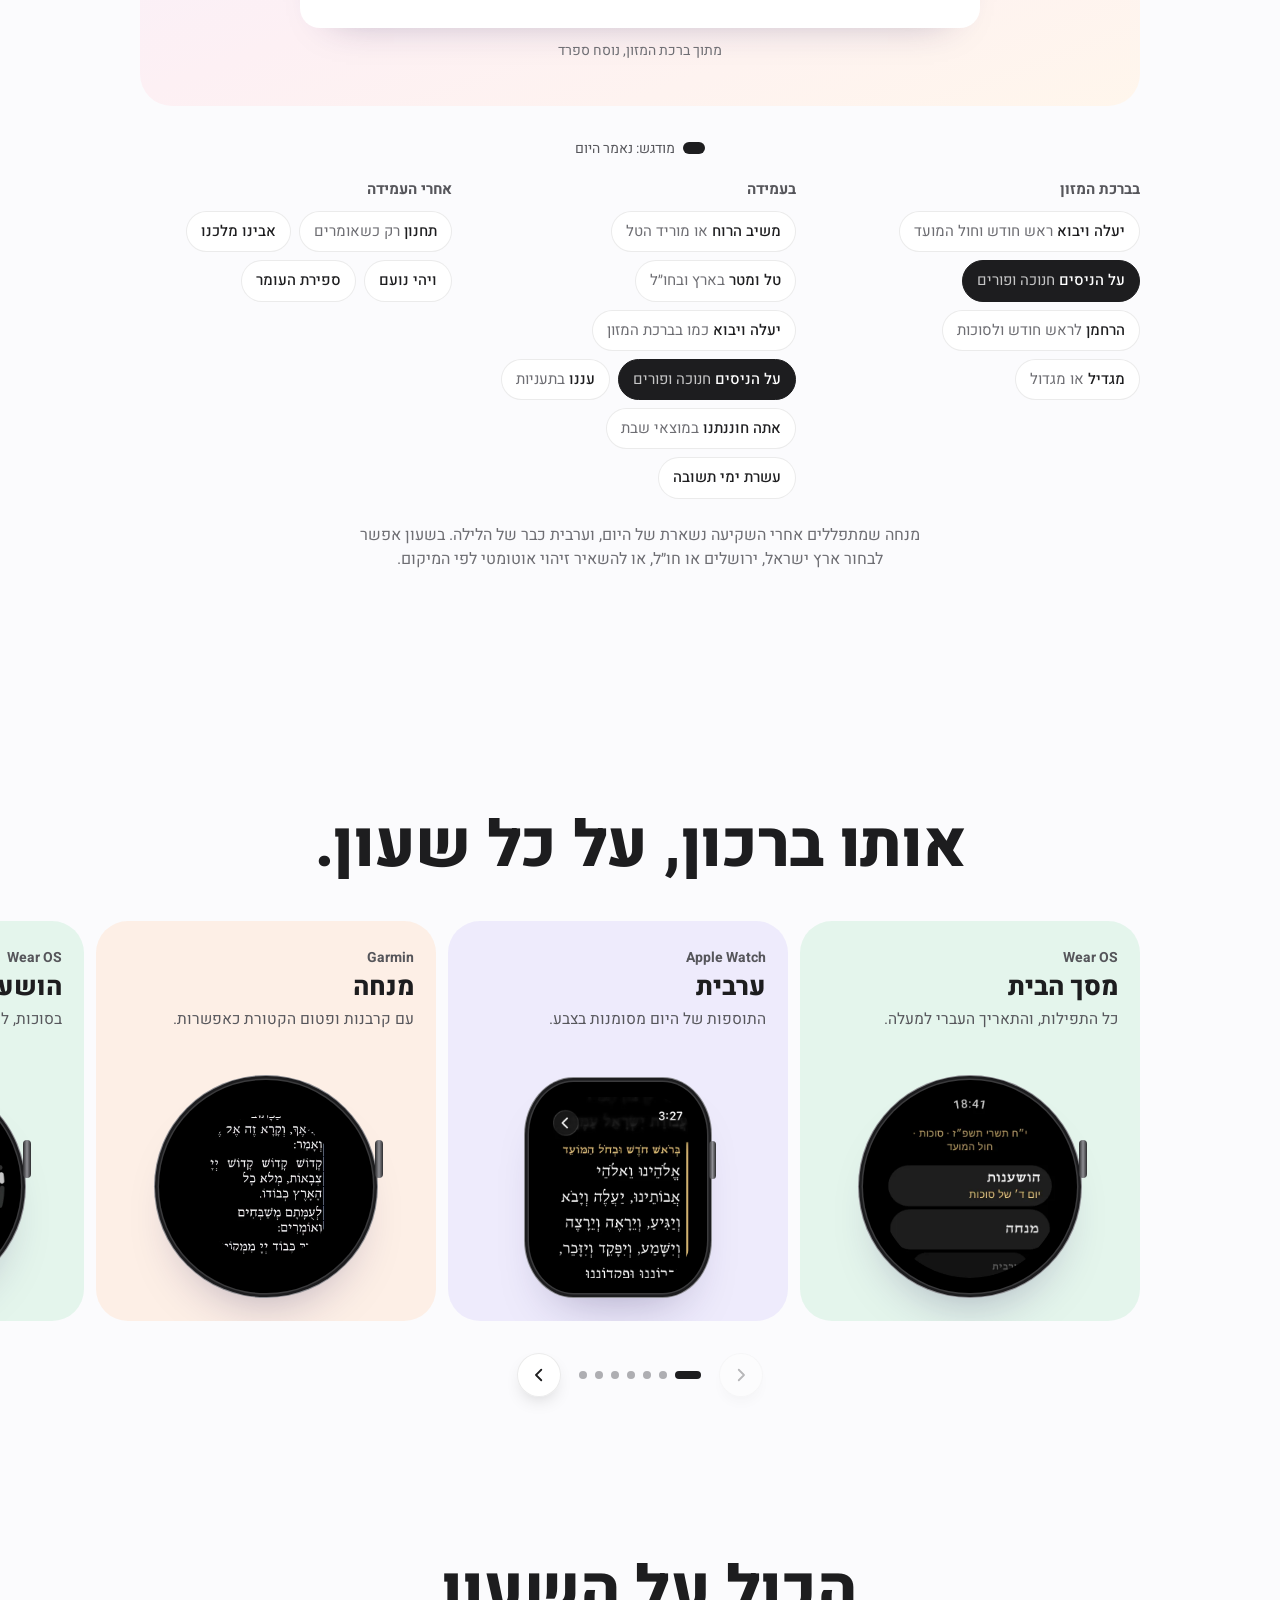
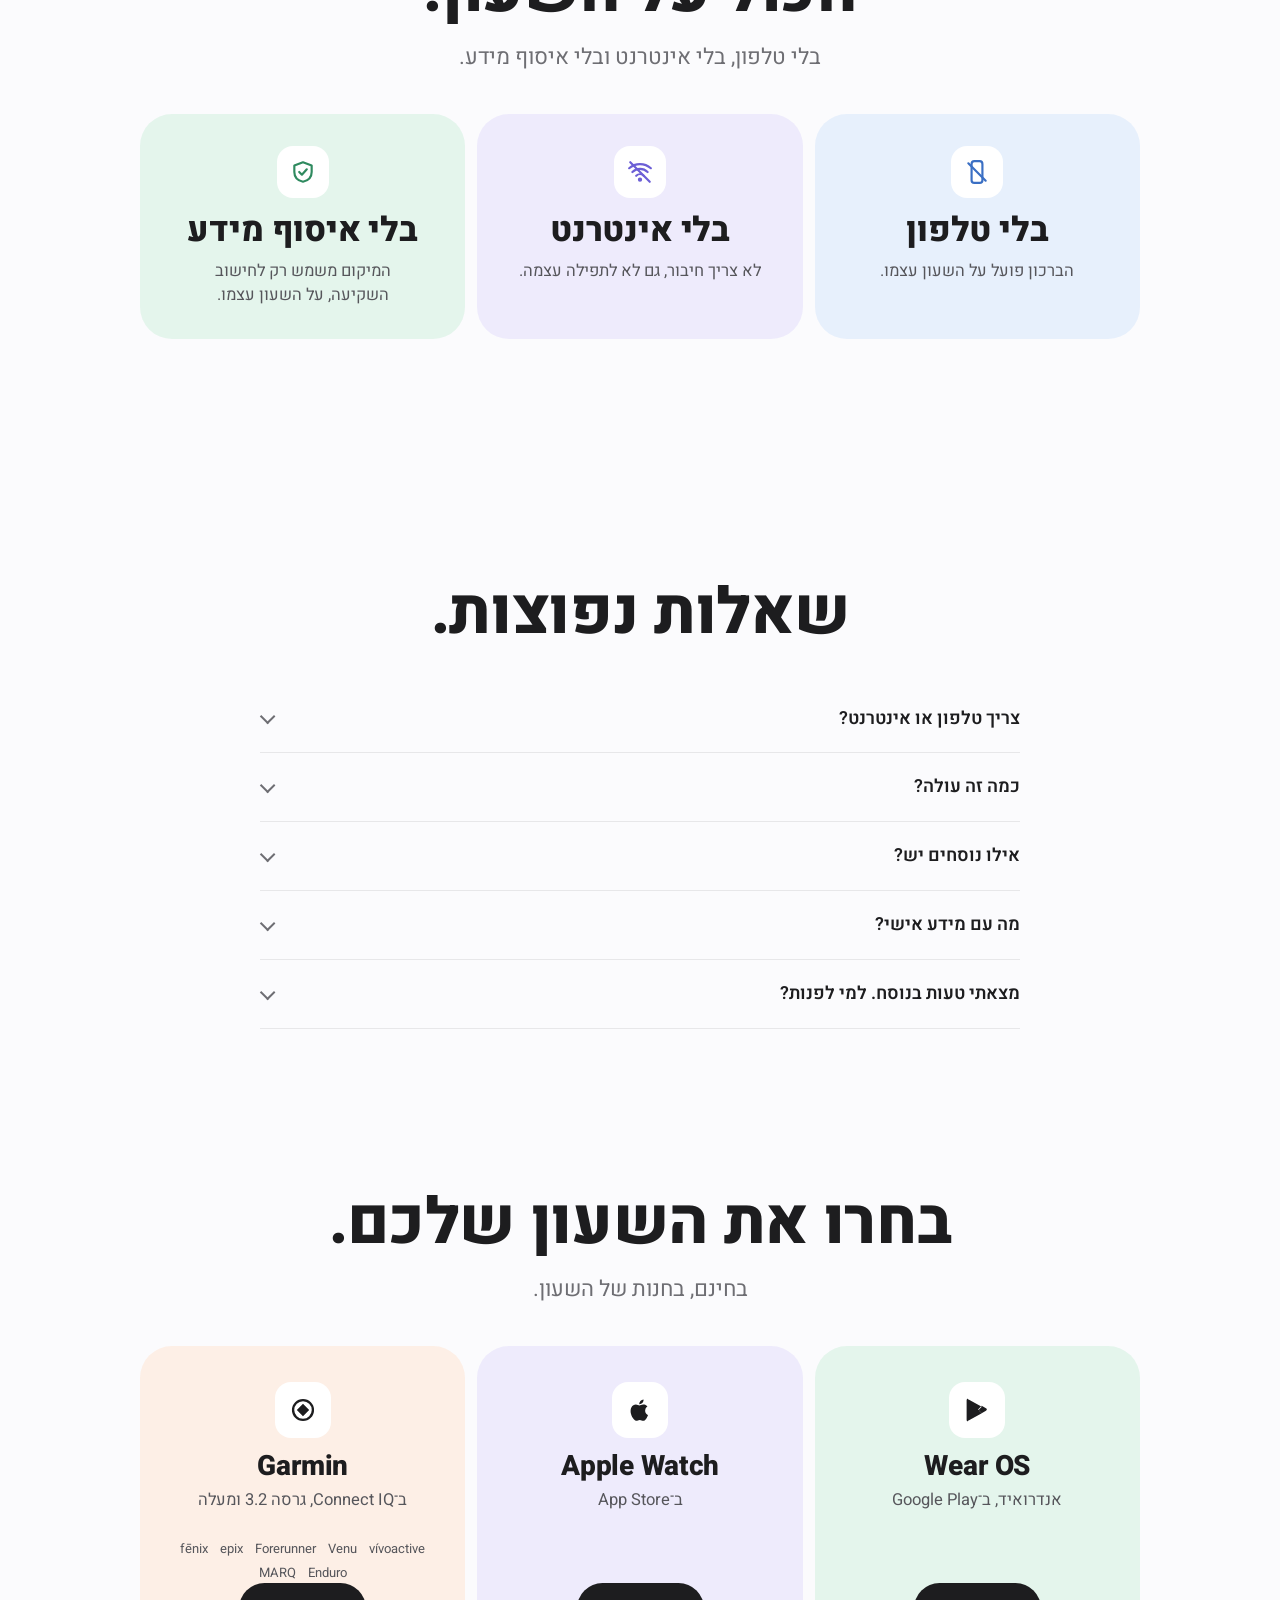
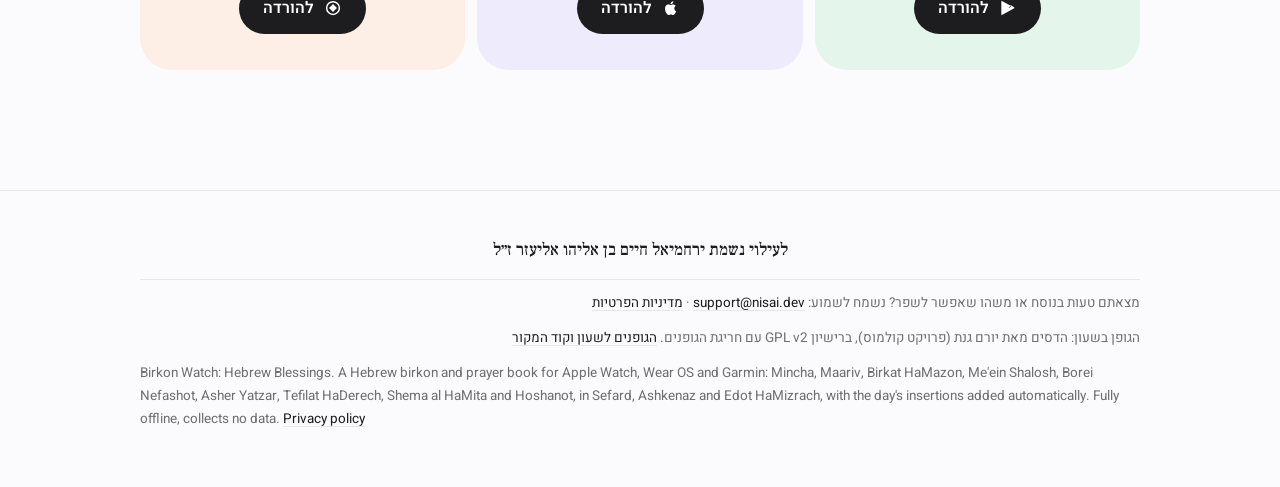
==== commit aea49433: "Landing page: Garmin models end on the card's text edge on phones Co-Authored-By: Claude Opus 5.5 <n" ====
--- a/index.html
+++ b/index.html
@@ -433,7 +433,7 @@
 @media (min-width:740px){.mlink{display:none}#features{padding-top:72px}}
 .dl .models{display:flex;flex-wrap:wrap;justify-content:center;gap:4px 12px;margin:8px 0 0;font-size:13px;color:#56565b;list-style:none;padding:0}
 .dl .models li{white-space:nowrap}
-@media (max-width:739px){.dl .card>.models{flex-basis:100%;max-width:17em;order:3;justify-content:flex-start;margin-top:2px}}
+@media (max-width:739px){.dl .card>.models{flex-basis:100%;max-width:17em;order:3;justify-content:flex-end;margin-top:2px}}
 .legend{margin:32px 0 0;text-align:center;font-size:14px;color:#56565b}
 .legend .chip-dot{display:inline-block;width:22px;height:12px;border-radius:99px;background:var(--ink);vertical-align:-1px;margin-inline-end:8px}
 .legend+.groups{margin-top:18px}
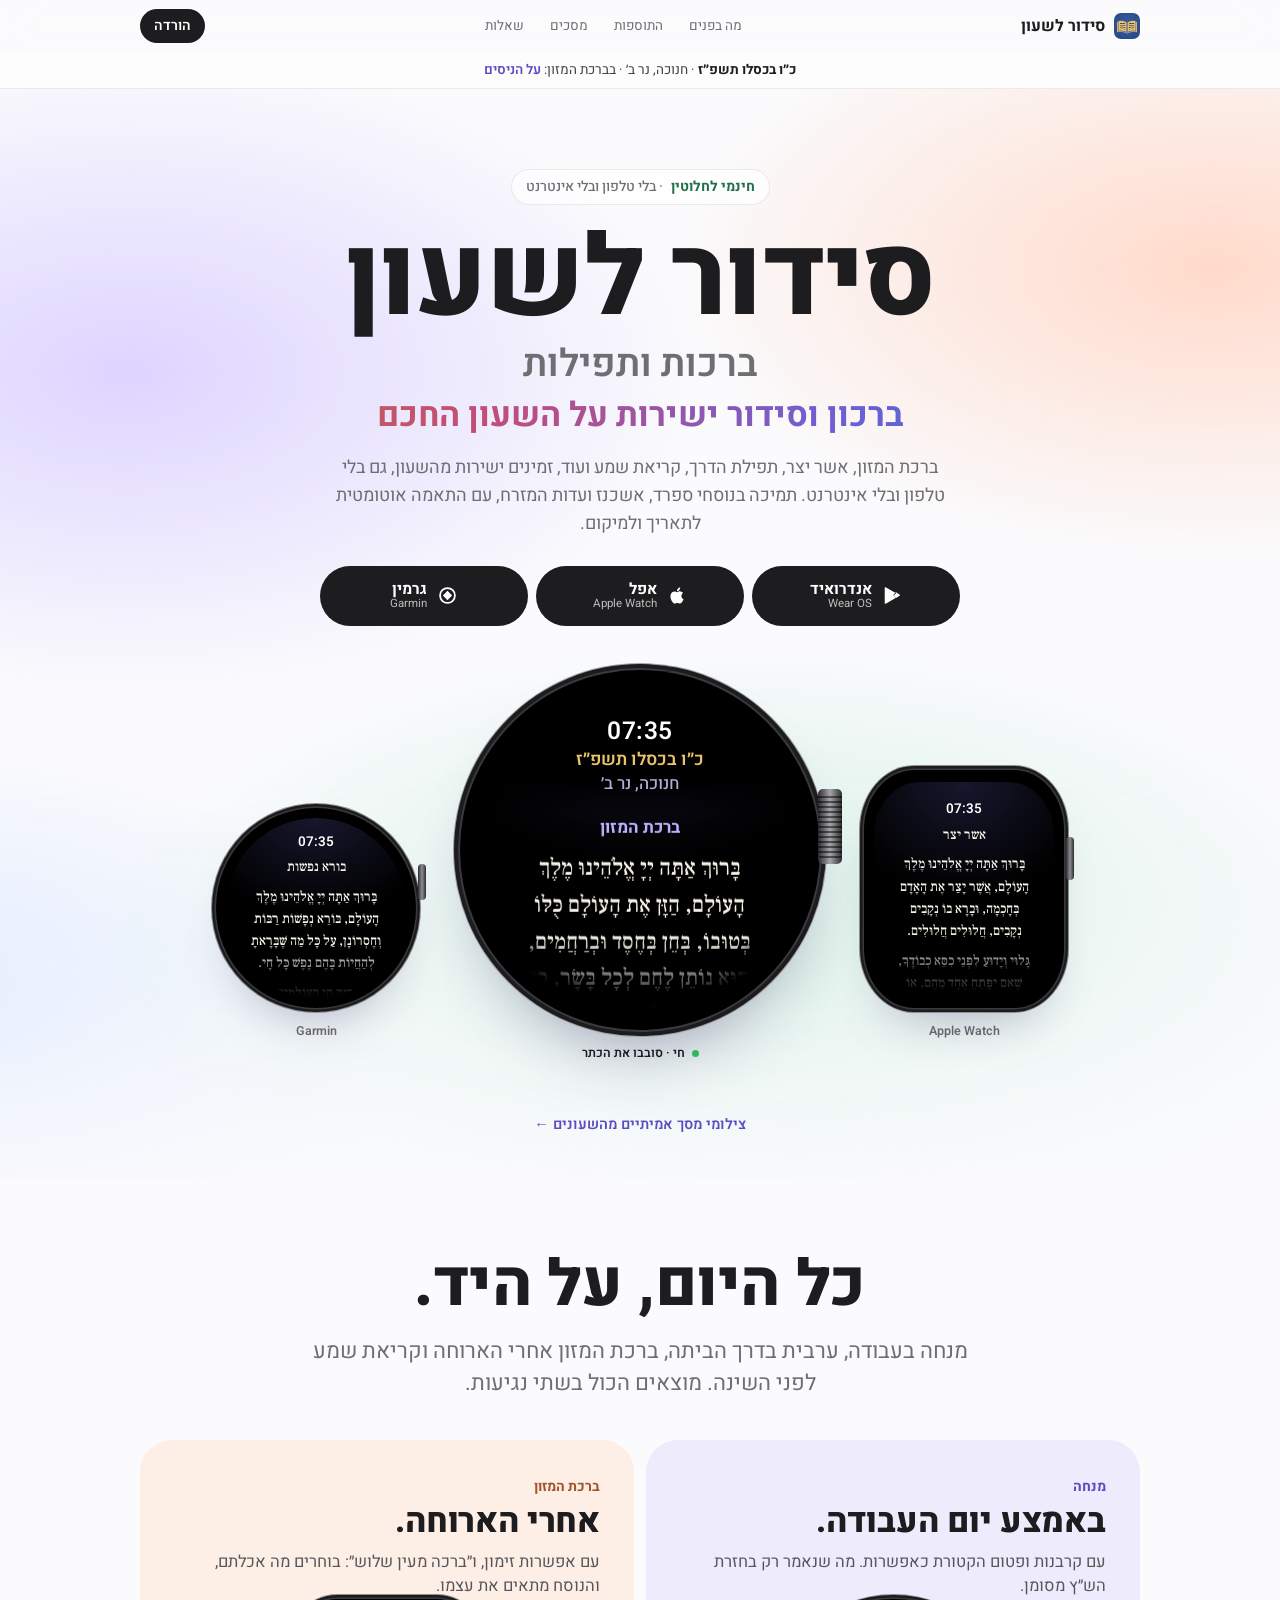
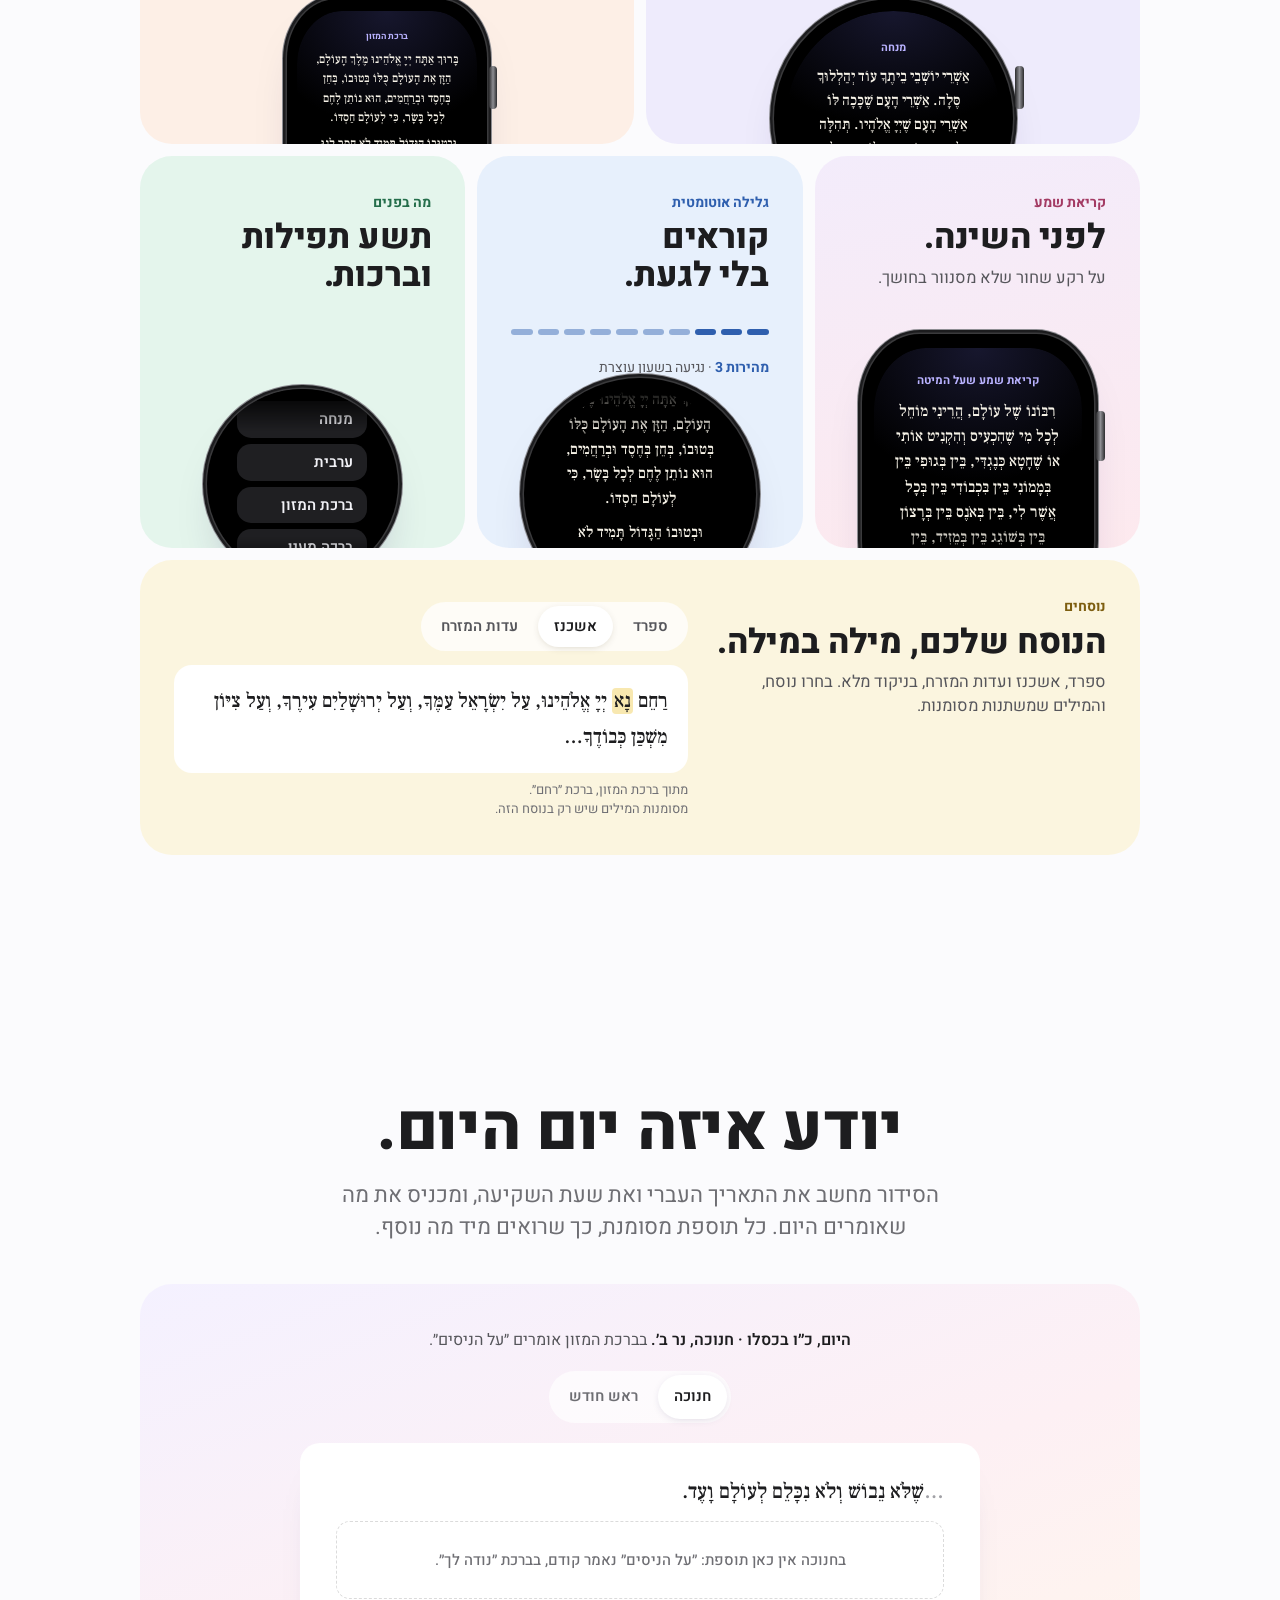
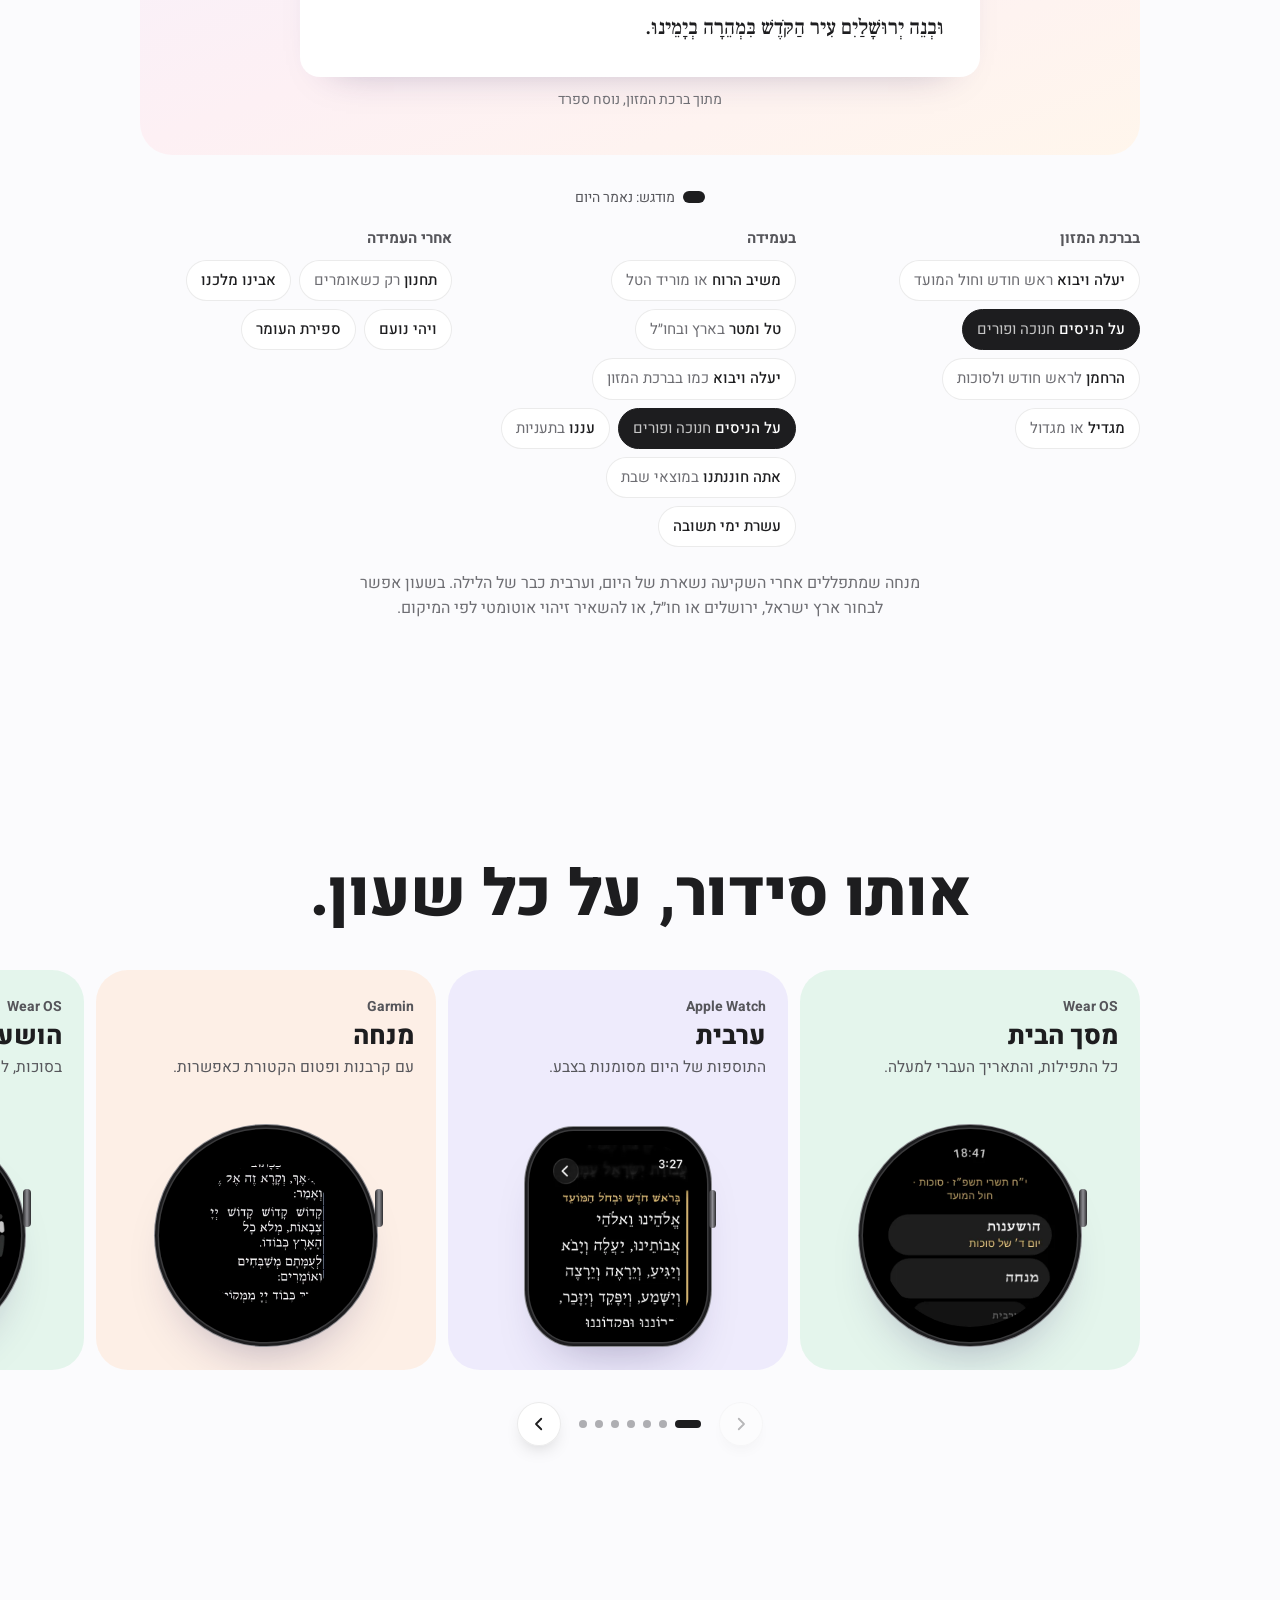
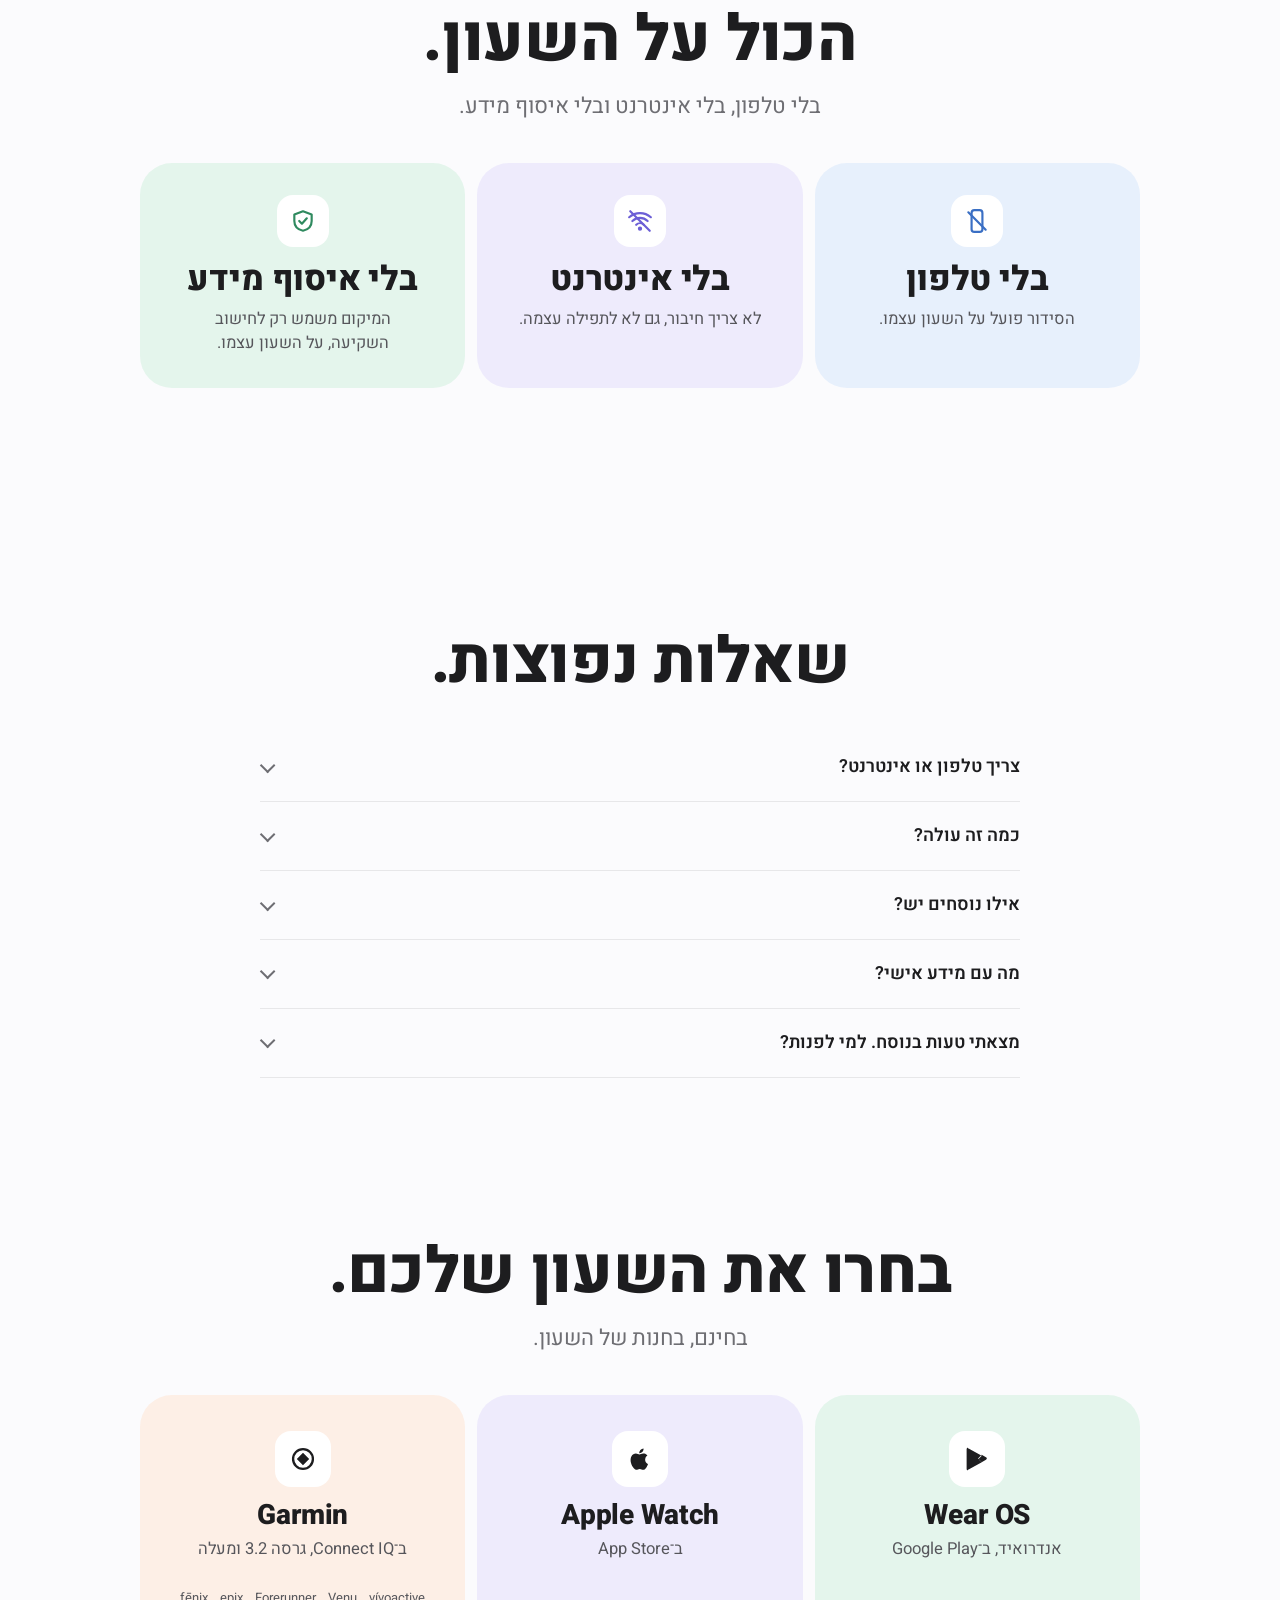
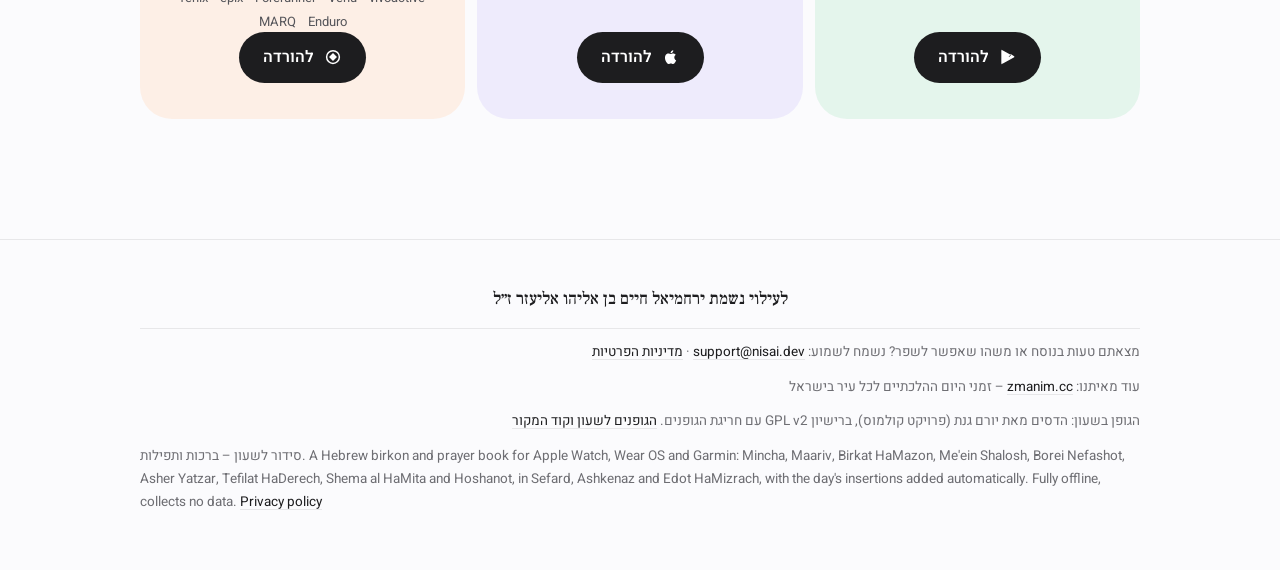
==== commit eed4493c: "Rebrand landing site to "סידור לשעון – ברכות ותפילות" on sidur.app - Title, meta/og tags, nav brand," ====
--- a/index.html
+++ b/index.html
@@ -3,19 +3,19 @@
 <head>
 <meta charset="utf-8">
 <meta name="viewport" content="width=device-width, initial-scale=1, viewport-fit=cover">
-<title>ברכון לשעון</title>
+<title>סידור לשעון – ברכות ותפילות</title>
 <meta name="description" content="ברכון וסידור ישירות על השעון החכם: ברכת המזון, אשר יצר, תפילת הדרך, קריאת שמע ועוד, גם בלי טלפון ובלי אינטרנט. נוסחי ספרד, אשכנז ועדות המזרח. חינמי לחלוטין, ל־Apple Watch, Wear OS ו־Garmin.">
-<meta property="og:title" content="ברכון לשעון">
+<meta property="og:title" content="סידור לשעון – ברכות ותפילות">
 <meta property="og:description" content="ברכון וסידור ישירות על השעון החכם. Apple Watch, Wear OS ו־Garmin.">
 <meta property="og:type" content="website">
 <meta property="og:locale" content="he_IL">
-<meta property="og:url" content="https://noam13-w.github.io/birkon/">
+<meta property="og:url" content="https://sidur.app/">
 <meta name="twitter:card" content="summary_large_image">
-<link rel="canonical" href="https://noam13-w.github.io/birkon/">
-<meta property="og:image" content="https://noam13-w.github.io/birkon/assets/og.jpg">
+<link rel="canonical" href="https://sidur.app/">
+<meta property="og:image" content="https://sidur.app/assets/og.jpg">
 <meta property="og:image:width" content="1200">
 <meta property="og:image:height" content="630">
-<meta property="og:image:alt" content="ברכון לשעון: ברכון וסידור ישירות על השעון החכם">
+<meta property="og:image:alt" content="סידור לשעון: ברכון וסידור ישירות על השעון החכם">
 <meta name="theme-color" content="#fbfbfd" id="themecolor">
 <link rel="icon" href="assets/icon-96.png">
 <link rel="apple-touch-icon" href="assets/icon.png">
@@ -71,6 +71,7 @@
 .badge{display:inline-flex;align-items:center;gap:8px;padding:6px 14px;border-radius:99px;background:rgba(255,255,255,.7);border:1px solid var(--hair);font-size:14px;font-weight:500;color:var(--muted)}
 .badge b{color:var(--mint-d);font-weight:700}
 .hero h1{margin-top:18px;font-weight:800;font-size:clamp(50px,15vw,112px);line-height:1;letter-spacing:-.01em}
+.hero h1 .h1sub{display:block;margin-top:.28em;font-size:.34em;font-weight:600;letter-spacing:0;color:var(--muted)}
 .hero .tag{margin-top:12px;font-weight:700;font-size:clamp(22px,6vw,34px);line-height:1.2;letter-spacing:0;
   background:linear-gradient(90deg,#c46a3a,#c24d7a 35%,#6c5fd6 70%,#3a6fc4);-webkit-background-clip:text;background-clip:text;color:transparent;text-wrap:balance}
 .hero .lede{max-width:34em;margin:18px auto 0;color:var(--muted);font-size:18px;text-wrap:pretty}
@@ -450,7 +451,7 @@
 </svg>
 
 <nav class="nav" id="nav"><div class="wrap in">
-  <a class="brand" href="#top"><img src="assets/icon-96.png" alt="" width="26" height="26">ברכון לשעון</a>
+  <a class="brand" href="#top"><img src="assets/icon-96.png" alt="" width="26" height="26">סידור לשעון</a>
   <ul><li><a href="#features">מה בפנים</a></li><li><a href="#today">התוספות</a></li><li><a href="#screens">מסכים</a></li><li><a href="#faq">שאלות</a></li></ul>
   <a class="mlink" href="#features">מה בפנים</a>
   <a class="get" href="#download">הורדה</a>
@@ -461,7 +462,7 @@
 <header class="hero">
   <div class="wrap">
     <div class="badge in-1"><b>חינמי לחלוטין</b> · בלי טלפון ובלי אינטרנט</div>
-    <h1 class="in-2">ברכון לשעון</h1>
+    <h1 class="in-2">סידור לשעון <span class="h1sub">ברכות ותפילות</span></h1>
     <p class="tag in-3">ברכון וסידור ישירות על השעון החכם</p>
     <p class="lede in-4">ברכת המזון, אשר יצר, תפילת הדרך, קריאת שמע ועוד, זמינים ישירות מהשעון, גם בלי טלפון ובלי אינטרנט. תמיכה בנוסחי ספרד, אשכנז ועדות המזרח, עם התאמה אוטומטית לתאריך ולמיקום.</p>
     <div class="stores in-5">
@@ -514,7 +515,7 @@
           <p>בָּרוּךְ אַתָּה יְיָ, הַזָּן אֶת הַכֹּל.</p>
         </div></div><span class="paused" aria-hidden="true">עצרה</span></div></article>
       <article class="card mint has-dev c2 rv" style="--d:.16s"><span class="lbl">מה בפנים</span><h3>תשע תפילות וברכות.</h3>
-        <div class="wscr"><ul class="wmenu" id="wmenu" aria-label="התפילות בברכון"><li>מנחה</li><li>ערבית</li><li>ברכת המזון</li><li>ברכה מעין שלוש</li><li>בורא נפשות</li><li>אשר יצר</li><li>תפילת הדרך</li><li>קריאת שמע שעל המיטה</li><li>הושענות <small>בסוכות</small></li></ul></div></article>
+        <div class="wscr"><ul class="wmenu" id="wmenu" aria-label="התפילות בסידור"><li>מנחה</li><li>ערבית</li><li>ברכת המזון</li><li>ברכה מעין שלוש</li><li>בורא נפשות</li><li>אשר יצר</li><li>תפילת הדרך</li><li>קריאת שמע שעל המיטה</li><li>הושענות <small>בסוכות</small></li></ul></div></article>
       <article class="card butter wide c6 rv"><div class="nhead"><span class="lbl">נוסחים</span><h3>הנוסח שלכם, מילה במילה.</h3><p>ספרד, אשכנז ועדות המזרח, בניקוד מלא. בחרו נוסח, והמילים שמשתנות מסומנות.</p></div>
         <div class="nbox">
           <div class="nseg" role="group" aria-label="בחירת נוסח"><button data-n="s" aria-pressed="true">ספרד</button><button data-n="a" aria-pressed="false">אשכנז</button><button data-n="e" aria-pressed="false">עדות המזרח</button></div>
@@ -532,7 +533,7 @@
 
 <section class="today" id="today">
   <div class="wrap">
-    <div class="center rv"><h2>יודע איזה יום היום.</h2><p class="sub">הברכון מחשב את התאריך העברי ואת שעת השקיעה, ומכניס את מה שאומרים היום. כל תוספת מסומנת, כך שרואים מיד מה נוסף.</p></div>
+    <div class="center rv"><h2>יודע איזה יום היום.</h2><p class="sub">הסידור מחשב את התאריך העברי ואת שעת השקיעה, ומכניס את מה שאומרים היום. כל תוספת מסומנת, כך שרואים מיד מה נוסף.</p></div>
     <div class="panel rv">
       <p class="now" id="now" hidden></p>
       <div class="days" role="group" aria-label="בחרו יום">
@@ -559,9 +560,9 @@
 </section>
 
 <section id="screens" style="padding-bottom:40px">
-  <div class="wrap center rv"><h2>אותו ברכון, על כל שעון.</h2></div>
+  <div class="wrap center rv"><h2>אותו סידור, על כל שעון.</h2></div>
   <div class="rail-wrap">
-  <div class="rail" id="rail" tabindex="0" role="region" aria-label="מסכים מהברכון">
+  <div class="rail" id="rail" tabindex="0" role="region" aria-label="מסכים מהסידור">
     <article class="slide" data-p="wear"><span class="lbl">Wear OS</span><h3>מסך הבית</h3><p>כל התפילות, והתאריך העברי למעלה.</p><div class="dev"><img src="assets/wear-home.webp" alt="מסך הבית ב־Wear OS" loading="lazy" width="466" height="466"></div></article>
     <article class="slide" data-p="apple"><span class="lbl">Apple Watch</span><h3>ערבית</h3><p>התוספות של היום מסומנות בצבע.</p><div class="dev sq"><img src="assets/apple-maariv.webp" alt="ערבית ב־Apple Watch" loading="lazy" width="403" height="480"></div></article>
     <article class="slide" data-p="garmin"><span class="lbl">Garmin</span><h3>מנחה</h3><p>עם קרבנות ופטום הקטורת כאפשרות.</p><div class="dev"><img src="assets/garmin-mincha.webp" alt="מנחה ב־Garmin" loading="lazy" width="454" height="454"></div></article>
@@ -582,7 +583,7 @@
   <div class="wrap">
     <div class="rv"><h2>הכול על השעון.</h2><p class="sub">בלי טלפון, בלי אינטרנט ובלי איסוף מידע.</p></div>
     <div class="row">
-      <div class="card sky rv"><div class="ico"><svg viewBox="0 0 24 24" stroke="#3a6fc4"><rect x="7" y="2" width="10" height="20" rx="2.5"/><path d="M4 4l16 16"/></svg></div><h3>בלי טלפון</h3><p>הברכון פועל על השעון עצמו.</p></div>
+      <div class="card sky rv"><div class="ico"><svg viewBox="0 0 24 24" stroke="#3a6fc4"><rect x="7" y="2" width="10" height="20" rx="2.5"/><path d="M4 4l16 16"/></svg></div><h3>בלי טלפון</h3><p>הסידור פועל על השעון עצמו.</p></div>
       <div class="card lav rv" style="--d:.08s"><div class="ico"><svg viewBox="0 0 24 24" stroke="#6c5fd6"><path d="M2 8.5a15 15 0 0 1 20 0M5 12a10 10 0 0 1 14 0M8.5 15.5a5 5 0 0 1 7 0"/><circle cx="12" cy="19" r="1"/><path d="M3 3l18 18"/></svg></div><h3>בלי אינטרנט</h3><p>לא צריך חיבור, גם לא לתפילה עצמה.</p></div>
       <div class="card mint rv" style="--d:.16s"><div class="ico"><svg viewBox="0 0 24 24" stroke="#2f8a5f"><path d="M12 3l8 3v6c0 5-3.5 8-8 9-4.5-1-8-4-8-9V6l8-3z"/><path d="M8.5 12l2.5 2.5 4.5-5"/></svg></div><h3>בלי איסוף מידע</h3><p>המיקום משמש רק לחישוב השקיעה, על השעון עצמו.</p></div>
     </div>
@@ -593,10 +594,10 @@
   <div class="wrap">
     <div class="center rv"><h2>שאלות נפוצות.</h2></div>
     <div class="faq rv">
-      <details><summary>צריך טלפון או אינטרנט?</summary><p>לא. הברכון פועל על השעון עצמו, בלי טלפון ובלי חיבור לאינטרנט. ההתקנה נעשית מהחנות של השעון שלכם.</p></details>
-      <details><summary>כמה זה עולה?</summary><p>הברכון חינמי לחלוטין.</p></details>
+      <details><summary>צריך טלפון או אינטרנט?</summary><p>לא. הסידור פועל על השעון עצמו, בלי טלפון ובלי חיבור לאינטרנט. ההתקנה נעשית מהחנות של השעון שלכם.</p></details>
+      <details><summary>כמה זה עולה?</summary><p>הסידור חינמי לחלוטין.</p></details>
       <details><summary>אילו נוסחים יש?</summary><p>ספרד, אשכנז ועדות המזרח, בניקוד מלא ובגופן עברי ברור.</p></details>
-      <details><summary>מה עם מידע אישי?</summary><p>הברכון לא אוסף שום מידע ולא מתחבר לאינטרנט. המיקום האחרון של השעון משמש רק לחישוב השקיעה ולזיהוי ארץ ישראל או חו״ל, על השעון עצמו.</p></details>
+      <details><summary>מה עם מידע אישי?</summary><p>הסידור לא אוסף שום מידע ולא מתחבר לאינטרנט. המיקום האחרון של השעון משמש רק לחישוב השקיעה ולזיהוי ארץ ישראל או חו״ל, על השעון עצמו.</p></details>
       <details><summary>מצאתי טעות בנוסח. למי לפנות?</summary><p>נשמח לשמוע: <a dir="ltr" href="mailto:support@nisai.dev">support@nisai.dev</a></p></details>
     </div>
   </div>
@@ -618,8 +619,9 @@
   <div class="wrap">
     <div class="mem">לעילוי נשמת ירחמיאל חיים בן אליהו אליעזר ז״ל</div>
     <div>מצאתם טעות בנוסח או משהו שאפשר לשפר? נשמח לשמוע: <a dir="ltr" href="mailto:support@nisai.dev">support@nisai.dev</a> · <a href="privacy.html">מדיניות הפרטיות</a></div>
+    <div>עוד מאיתנו: <a href="https://zmanim.cc" target="_blank" rel="noopener"><bdi>zmanim.cc</bdi></a> – זמני היום ההלכתיים לכל עיר בישראל</div>
     <div>הגופן בשעון: הדסים מאת יורם גנת (פרויקט קולמוס), ברישיון GPL v2 עם חריגת הגופנים. <a href="https://github.com/Noam13-w/birkon-garmin-fonts" target="_blank" rel="noopener">הגופנים לשעון וקוד המקור</a></div>
-    <div class="en" lang="en">Birkon Watch: Hebrew Blessings. A Hebrew birkon and prayer book for Apple Watch, Wear OS and Garmin: Mincha, Maariv, Birkat HaMazon, Me'ein Shalosh, Borei Nefashot, Asher Yatzar, Tefilat HaDerech, Shema al HaMita and Hoshanot, in Sefard, Ashkenaz and Edot HaMizrach, with the day's insertions added automatically. Fully offline, collects no data. <a href="privacy.html#en">Privacy policy</a></div>
+    <div class="en" lang="en"><span lang="he" dir="rtl">סידור לשעון – ברכות ותפילות</span>. A Hebrew birkon and prayer book for Apple Watch, Wear OS and Garmin: Mincha, Maariv, Birkat HaMazon, Me'ein Shalosh, Borei Nefashot, Asher Yatzar, Tefilat HaDerech, Shema al HaMita and Hoshanot, in Sefard, Ashkenaz and Edot HaMizrach, with the day's insertions added automatically. Fully offline, collects no data. <a href="privacy.html#en">Privacy policy</a></div>
   </div>
 </footer>
 
